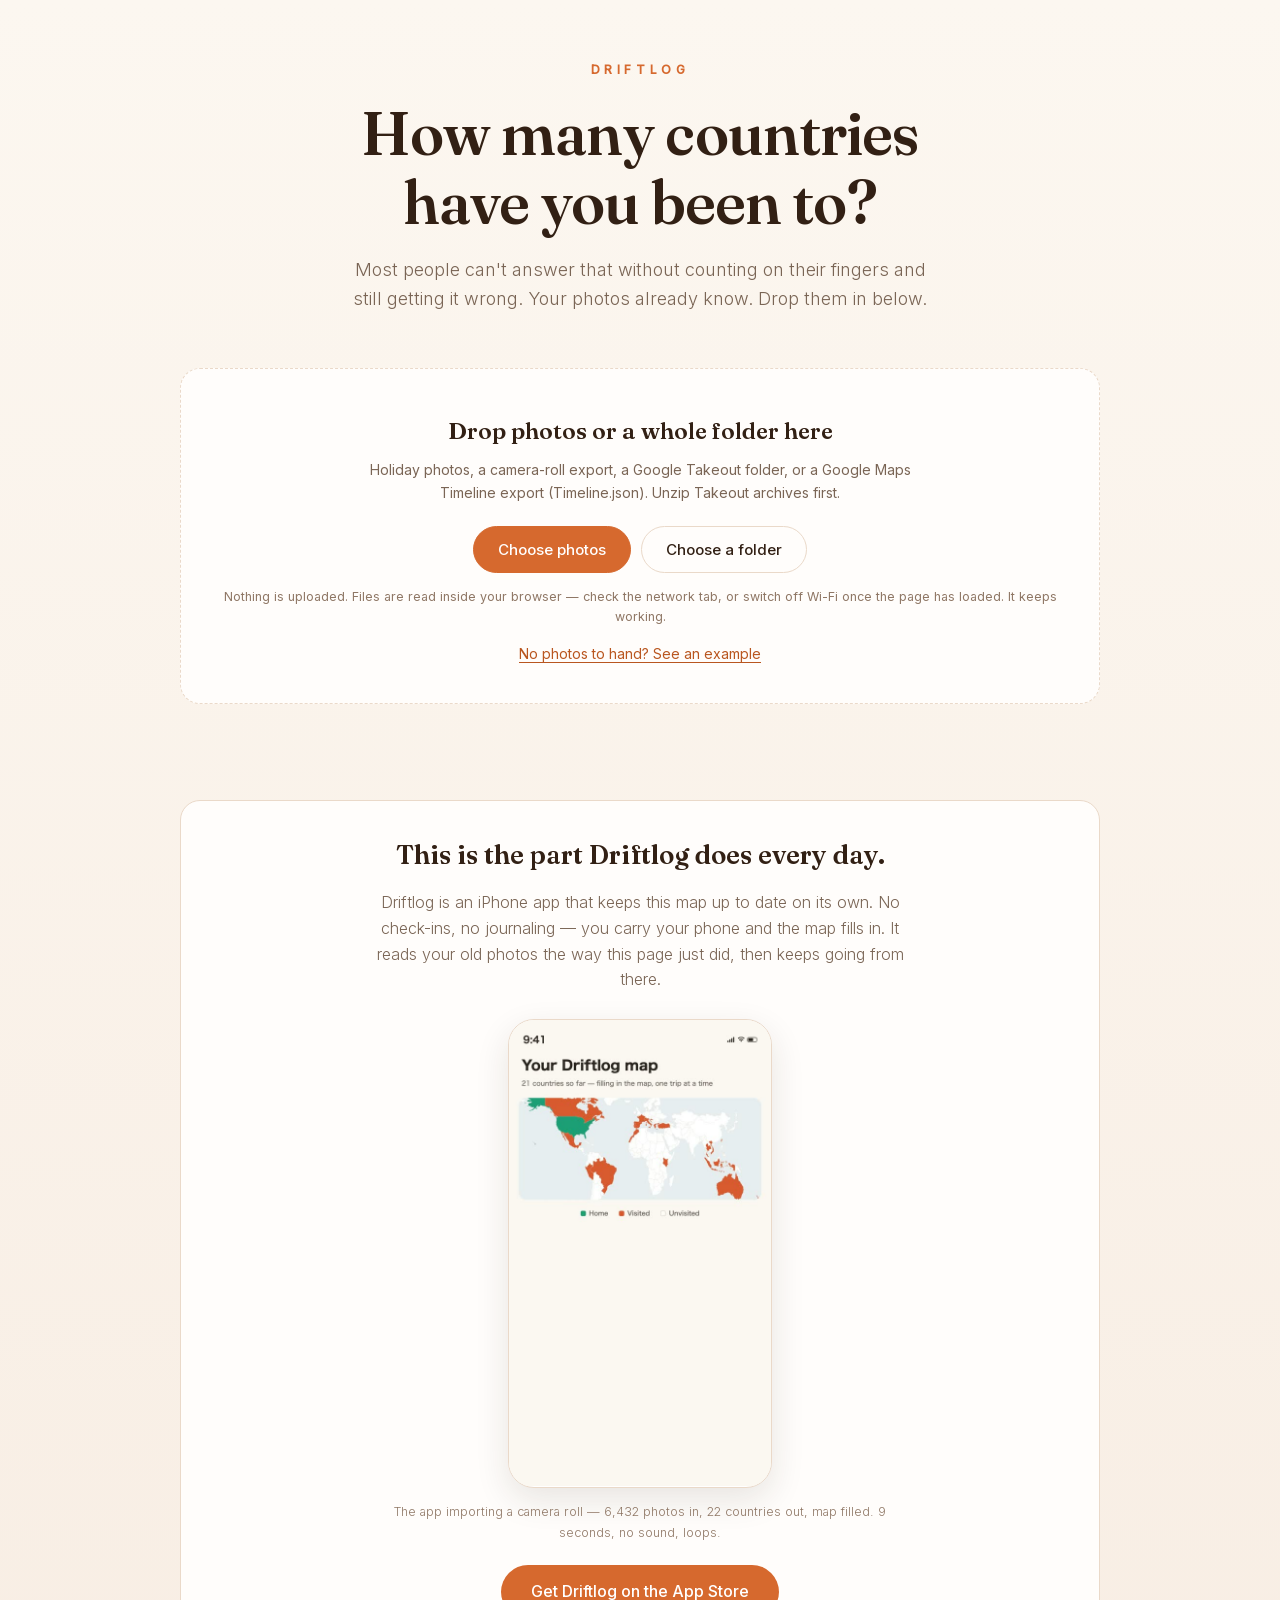
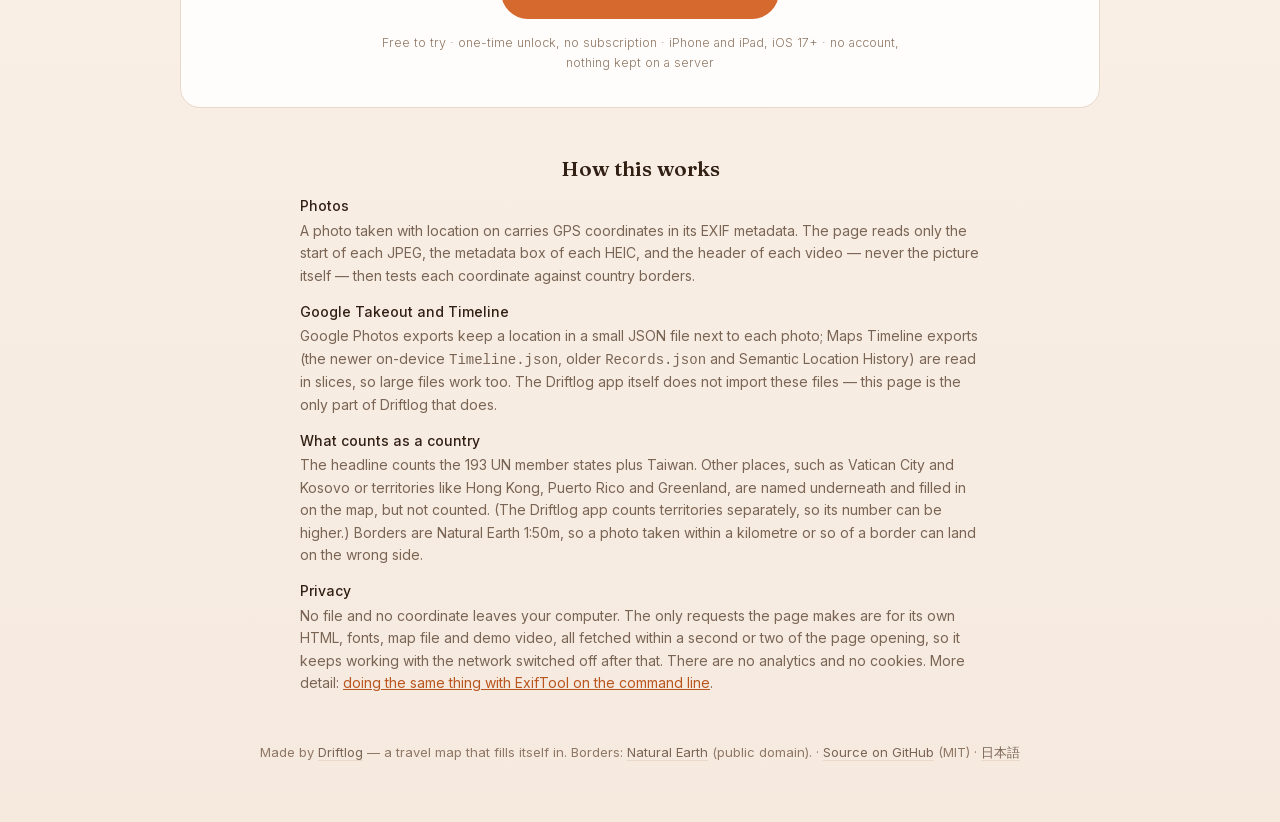
==== index.html @ 4e0e27ce "Link to the source from the page footer Co-Authored-By: Claude Opus 5.5 <noreply@anthropic.com>" ====
<!DOCTYPE html>
<html lang="en">
<head>
<meta charset="UTF-8" />
<meta name="viewport" content="width=device-width, initial-scale=1" />
<title>How many countries have you been to? — count them from your own photos</title>
<meta name="description" content="Drop in your photos, a whole folder, a Google Takeout export or a Google Maps Timeline file, and see every country you've been to on a map. It runs in your browser — nothing is uploaded." />
<link rel="canonical" href="https://driftlog-counter.pages.dev/" />
<link rel="alternate" hreflang="en" href="https://driftlog-counter.pages.dev/" />
<link rel="alternate" hreflang="ja" href="https://zubotabi-counter.pages.dev/" />
<link rel="alternate" hreflang="x-default" href="https://driftlog-counter.pages.dev/" />
<meta name="apple-itunes-app" content="app-id=6785328399, affiliate-data=pt=129098692&amp;ct=en_counter_sb" />
<meta property="og:type" content="website" />
<meta property="og:site_name" content="Driftlog" />
<meta property="og:url" content="https://driftlog-counter.pages.dev/" />
<meta property="og:title" content="How many countries have you been to?" />
<meta property="og:description" content="Drop in your photos and watch the map fill in. Nothing is uploaded — it all runs in your browser." />
<meta property="og:image" content="https://driftlog-counter.pages.dev/og.png" />
<meta property="og:image:width" content="1200" />
<meta property="og:image:height" content="630" />
<meta property="og:image:alt" content="How many countries have you been to? Drop in your photos and the map fills in." />
<meta name="twitter:card" content="summary_large_image" />
<meta name="twitter:title" content="How many countries have you been to?" />
<meta name="twitter:description" content="Drop in your photos and watch the map fill in. Nothing is uploaded — it all runs in your browser." />
<meta name="twitter:image" content="https://driftlog-counter.pages.dev/og.png" />
<script type="application/ld+json">
{"@context":"https://schema.org","@type":"WebApplication","name":"Driftlog Counter",
"url":"https://driftlog-counter.pages.dev/","applicationCategory":"TravelApplication",
"operatingSystem":"Any (runs in the browser)",
"offers":{"@type":"Offer","price":"0","priceCurrency":"USD"},
"description":"Counts how many countries you have been to from the GPS coordinates stored in your own photos, a Google Takeout export or a Google Maps Timeline export. Runs entirely in the browser: no upload, no account.",
"author":{"@type":"Person","name":"Akira Takashima"},
"publisher":{"@type":"Organization","name":"Shiori Studio"}}
</script>
<script type="application/ld+json">
{"@context":"https://schema.org","@type":"FAQPage","mainEntity":[
{"@type":"Question","name":"How can I find out how many countries I have been to?","acceptedAnswer":{"@type":"Answer","text":"Photos taken with location services switched on store GPS coordinates inside the file. This page reads those coordinates, works out which country each one falls in, and counts the distinct countries for you. A Google Maps Timeline export or a Google Takeout folder works the same way."}},
{"@type":"Question","name":"Are my photos uploaded anywhere?","acceptedAnswer":{"@type":"Answer","text":"No. Files are read inside your browser and no file and no coordinate is sent to a server. The only requests the page makes are for itself, its fonts, its map file and a short demo video of the app, which you can verify in the network tab. Once the page has loaded, it keeps working with the network switched off."}},
{"@type":"Question","name":"Which files work?","acceptedAnswer":{"@type":"Answer","text":"JPEG and HEIC photos, TIFF-based raw files such as DNG, iPhone and Android videos, the JSON files in a Google Takeout (Google Photos) export, and Google Maps Timeline exports (Timeline.json, Records.json and Semantic Location History). Photos taken with location turned off contain no coordinates and cannot be counted."}},
{"@type":"Question","name":"Can I use it on my iPhone?","acceptedAnswer":{"@type":"Answer","text":"Yes. Tap Choose photos, pick from your Photo Library and leave Location Is Included switched on, which is the default on recent iOS versions. For a whole library at once, the Driftlog app reads the location in your photo library directly. Android browsers remove the location from photos, so on Android use a Google Maps Timeline export instead."}},
{"@type":"Question","name":"Is it free?","acceptedAnswer":{"@type":"Answer","text":"Yes, the page is free and needs no account. It is made by the developer of Driftlog, an iPhone app that keeps the same map up to date on its own."}}]}
</script>
<link rel="stylesheet" href="/fonts.css" />
<style>
  *{margin:0;padding:0;box-sizing:border-box}
  :root{
    --cream:#FCF7F0; --cream2:#F6EADF; --ink:#322014; --muted:#7A6555; --muted2:#8F7765;
    --accent:#D6692E; --accent-d:#B9561F; --line:#EAD9C9; --card:#FFFDFB; --tint:#FFF6EE;
  }
  html{-webkit-text-size-adjust:100%}
  body{font-family:"Inter",-apple-system,BlinkMacSystemFont,"Segoe UI",sans-serif;background:linear-gradient(180deg,var(--cream) 0%,var(--cream2) 100%);
    color:var(--ink);min-height:100vh;line-height:1.6}
  .wrap{max-width:960px;margin:0 auto;padding:0 20px}
  header{text-align:center;padding:60px 0 22px}
  .kicker{font-size:12px;letter-spacing:.38em;font-weight:600;color:var(--accent);text-transform:uppercase}
  h1{font-family:"Fraunces",Georgia,serif;font-weight:600;font-size:clamp(34px,6vw,60px);line-height:1.14;margin-top:20px;letter-spacing:-.015em;text-wrap:balance}
  .lead{font-weight:300;color:var(--muted);margin:20px auto 0;max-width:580px;font-size:clamp(15px,2.1vw,18px)}
  .drop{margin:32px 0 0;background:var(--card);border:1.5px dashed var(--line);border-radius:20px;padding:44px 24px 36px;text-align:center;
    transition:border-color .18s,background .18s}
  .drop.over{border-color:var(--accent);background:var(--tint)}
  .drop h2{font-family:"Fraunces",Georgia,serif;font-weight:600;font-size:23px;text-wrap:balance}
  .drop .what{color:var(--muted);font-size:14px;margin:10px auto 0;max-width:560px}
  .btns{display:flex;gap:10px;justify-content:center;flex-wrap:wrap;margin-top:22px}
  .btn{font-family:inherit;font-weight:500;font-size:15px;padding:13px 24px;border-radius:999px;cursor:pointer;
    border:1px solid var(--line);background:var(--card);color:var(--ink)}
  .btn.primary{background:var(--accent);border-color:var(--accent);color:#fff}
  .btn.primary:hover{background:var(--accent-d);border-color:var(--accent-d)}
  .btn:hover{border-color:var(--accent)}
  .btn:focus-visible,.linkbtn:focus-visible,a:focus-visible{outline:2px solid var(--accent);outline-offset:3px}
  .linkbtn{font:inherit;font-size:14px;background:none;border:0;color:var(--accent-d);text-decoration:underline;text-underline-offset:3px;cursor:pointer;margin-top:16px}
  .note{font-size:12.5px;color:var(--muted2);margin-top:14px}
  .mobile-note{display:none;margin:16px auto 0;max-width:520px;font-size:13.5px;color:var(--ink);background:var(--tint);border:1px solid var(--line);border-radius:12px;padding:12px 14px;text-align:left}
  .is-mobile .mobile-note{display:block}
  .is-mobile #pickDir{display:none}
  #status{text-align:center;color:var(--muted);font-size:14px;margin-top:18px;min-height:22px}
  #status a{color:var(--accent-d)}
  .bar{height:4px;background:var(--line);border-radius:4px;overflow:hidden;max-width:420px;margin:10px auto 0;display:none}
  .bar.on{display:block}
  .bar i{display:block;height:100%;width:0;background:var(--accent);transition:width .2s}
  .result{display:none;margin-top:30px}
  .result.on{display:block}
  .example-flag{display:none;text-align:center;margin-bottom:12px;font-size:12px;letter-spacing:.2em;font-weight:600;text-transform:uppercase;color:var(--accent-d)}
  .result.example .example-flag{display:block}
  .count{text-align:center;margin-bottom:12px}
  .count .n{font-family:"Fraunces",Georgia,serif;font-weight:600;font-size:clamp(56px,13vw,110px);line-height:1;color:var(--accent);font-variant-numeric:tabular-nums}
  .count .lbl{font-size:15px;color:var(--muted);margin-top:8px}
  canvas{width:100%;height:auto;display:block;border-radius:18px;background:var(--card);border:1px solid var(--line)}
  .list{display:flex;flex-wrap:wrap;gap:8px;margin-top:22px;justify-content:center}
  .chip{background:var(--card);border:1px solid var(--line);border-radius:999px;padding:6px 14px;font-size:13.5px;font-variant-numeric:tabular-nums}
  .chip b{font-weight:500}
  .chip span{color:var(--muted)}
  .also{text-align:center;color:var(--muted);font-size:13.5px;margin-top:14px}
  .stats{text-align:center;color:var(--muted2);font-size:12.5px;margin-top:12px;font-variant-numeric:tabular-nums}
  .actions{display:flex;gap:12px;justify-content:center;margin-top:24px;flex-wrap:wrap}
  .pitch{margin:56px 0 0;background:var(--card);border:1px solid var(--line);border-radius:20px;padding:34px 28px;text-align:center}
  .pitch h3{font-family:"Fraunces",Georgia,serif;font-weight:600;font-size:26px;text-wrap:balance}
  .pitch p{color:var(--muted);font-weight:300;margin-top:14px;max-width:540px;margin-inline:auto}
  .pitch .cta{display:inline-block;margin-top:22px;background:var(--accent);color:#fff;font-weight:500;padding:14px 30px;border-radius:999px;text-decoration:none}
  .pitch .cta:hover{background:var(--accent-d)}
  .pitch .sub{font-size:12.5px;color:var(--muted2);margin-top:14px}
  .demo{margin-top:26px}
  .demo video{width:100%;max-width:264px;aspect-ratio:9/16;display:block;margin:0 auto;background:#fff;
    border:1px solid var(--line);border-radius:26px;box-shadow:0 12px 34px rgba(50,32,20,.11)}
  .demo .cap{font-size:12.5px;color:var(--muted2);margin-top:14px;line-height:1.65}
  .how{margin:44px auto 0;max-width:680px;font-size:14px;color:var(--muted)}
  .how h3{font-family:"Fraunces",Georgia,serif;font-weight:600;font-size:21px;color:var(--ink);margin-bottom:10px;text-align:center}
  .how dl{display:grid;gap:14px}
  .how dt{color:var(--ink);font-weight:500}
  .how dd{margin-top:2px}
  .how a{color:var(--accent-d)}
  footer{text-align:center;padding:48px 0 60px;color:var(--muted2);font-size:13px}
  footer a{color:var(--muted);text-decoration:none;border-bottom:1px solid var(--line)}
  @media (prefers-reduced-motion: reduce){ .bar i{transition:none} }
</style>
</head>
<body>
<div class="wrap">
  <header>
    <div class="kicker">Driftlog</div>
    <h1>How many countries<br>have you been to?</h1>
    <p class="lead">Most people can't answer that without counting on their fingers and still getting it wrong. Your photos already know. Drop them in below.</p>
  </header>

  <section class="drop" id="drop" aria-label="Add photos or location files">
    <h2>Drop photos or a whole folder here</h2>
    <p class="what">Holiday photos, a camera-roll export, a Google Takeout folder, or a Google Maps Timeline export (Timeline.json). Unzip Takeout archives first.</p>
    <div class="btns">
      <button class="btn primary" id="pickFiles" type="button">Choose photos</button>
      <button class="btn" id="pickDir" type="button">Choose a folder</button>
    </div>
    <input type="file" id="fileInput" multiple hidden accept="image/*,video/*,.heic,.heif,.dng,.tif,.tiff,.json,application/json" />
    <input type="file" id="dirInput" hidden webkitdirectory multiple />
    <p class="mobile-note" id="mobileNote">On iPhone: tap <b>Choose photos</b>, pick from your Photo Library and leave <b>“Location Is Included”</b> on (it is by default). A few hundred photos at a time works well; for your whole library, the <a href="#app">Driftlog app</a> reads it directly. Exported your Google Maps Timeline? Tap <b>Choose photos</b> → <b>Choose Files</b> and pick <code>location-history.json</code> (<a href="https://driftlog-app.pages.dev/google-maps-timeline-countries/">how to export it</a>).</p>
    <p class="note">Nothing is uploaded. Files are read inside your browser — check the network tab, or switch off Wi-Fi once the page has loaded. It keeps working.</p>
    <button class="linkbtn" id="exampleBtn" type="button">No photos to hand? See an example</button>
  </section>
  <div id="status" role="status" aria-live="polite"></div>
  <div class="bar" id="bar"><i></i></div>

  <section class="result" id="result" aria-label="Your countries">
    <div class="example-flag">Example — not your photos</div>
    <div class="count"><div class="n" id="num">0</div><div class="lbl" id="lbl">countries</div></div>
    <canvas id="map" width="1200" height="1150" role="img" aria-label="World map with the countries found in your files filled in"></canvas>
    <div class="list" id="list"></div>
    <p class="also" id="also"></p>
    <p class="stats" id="stats"></p>
    <div class="actions">
      <button class="btn primary" id="share" type="button" hidden>Share</button>
      <button class="btn" id="save" type="button">Save this image</button>
      <button class="btn" id="again" type="button">Start over</button>
    </div>
  </section>

  <section class="pitch" id="app">
    <h3>This is the part Driftlog does every day.</h3>
    <p>Driftlog is an iPhone app that keeps this map up to date on its own. No check-ins, no journaling — you carry your phone and the map fills in. It reads your old photos the way this page just did, then keeps going from there.</p>
    <div class="demo">
      <video id="demo" src="./app-demo.mp4" poster="./app-demo-poster.jpg"
             muted loop playsinline autoplay preload="metadata"
             aria-label="The Driftlog app importing a camera roll: 22 trips found, the counter reaching 22 countries, and the world map filling in."></video>
      <p class="cap">The app importing a camera roll — 6,432 photos in, 22 countries out, map filled. 9 seconds, no sound, loops.</p>
    </div>
    <a class="cta" id="appLink" href="https://apps.apple.com/app/id6785328399?ppid=5a2b9909-a132-4847-9b8b-75121e8f78e1&amp;pt=129098692&amp;ct=en_counter&amp;mt=8" rel="noopener">Get Driftlog on the App Store</a>
    <p class="sub">Free to try · one-time unlock, no subscription · iPhone and iPad, iOS 17+ · no account, nothing kept on a server</p>
  </section>

  <section class="how" aria-label="How this page works">
    <h3>How this works</h3>
    <dl>
      <div><dt>Photos</dt><dd>A photo taken with location on carries GPS coordinates in its EXIF metadata. The page reads only the start of each JPEG, the metadata box of each HEIC, and the header of each video — never the picture itself — then tests each coordinate against country borders.</dd></div>
      <div><dt>Google Takeout and Timeline</dt><dd>Google Photos exports keep a location in a small JSON file next to each photo; Maps Timeline exports (the newer on-device <code>Timeline.json</code>, older <code>Records.json</code> and Semantic Location History) are read in slices, so large files work too. The Driftlog app itself does not import these files — this page is the only part of Driftlog that does.</dd></div>
      <div><dt>What counts as a country</dt><dd>The headline counts the 193 UN member states plus Taiwan. Other places, such as Vatican City and Kosovo or territories like Hong Kong, Puerto Rico and Greenland, are named underneath and filled in on the map, but not counted. (The Driftlog app counts territories separately, so its number can be higher.) Borders are Natural Earth 1:50m, so a photo taken within a kilometre or so of a border can land on the wrong side.</dd></div>
      <div><dt>Privacy</dt><dd>No file and no coordinate leaves your computer. The only requests the page makes are for its own HTML, fonts, map file and demo video, all fetched within a second or two of the page opening, so it keeps working with the network switched off after that. There are no analytics and no cookies. More detail: <a href="https://driftlog-app.pages.dev/countries-from-your-photos/">doing the same thing with ExifTool on the command line</a>.</dd></div>
    </dl>
  </section>

  <footer>
    Made by <a href="https://driftlog-app.pages.dev" rel="noopener">Driftlog</a> — a travel map that fills itself in. Borders: <a href="https://www.naturalearthdata.com/" rel="noopener">Natural Earth</a> (public domain). · <a href="https://github.com/anegogo/driftlog-counter" rel="noopener">Source on GitHub</a> (MIT) · <a href="https://zubotabi-counter.pages.dev/" hreflang="ja" lang="ja">日本語</a>
  </footer>
</div>

<script>
'use strict';
const $ = s => document.querySelector(s);
const statusEl = $('#status'), barEl = $('#bar'), barFill = $('#bar i');
const IS_MOBILE = /iPhone|iPad|iPod|Android/i.test(navigator.userAgent) || (navigator.platform === 'MacIntel' && navigator.maxTouchPoints > 1);
const IS_IOS = /iPhone|iPad|iPod/i.test(navigator.userAgent) || (navigator.platform === 'MacIntel' && navigator.maxTouchPoints > 1);
const IS_ANDROID = /Android/i.test(navigator.userAgent);
if (IS_MOBILE) document.body.classList.add('is-mobile');
if (IS_ANDROID) document.getElementById('mobileNote').innerHTML = 'On Android, the browser removes the location from photos you pick, so photos won’t count here. Choose a <b>Google Maps Timeline export</b> (Timeline.json) instead, or open this page on a computer.';
if (!('webkitdirectory' in document.createElement('input'))) $('#pickDir').style.display = 'none';

function setStatus(t, html){ if (html) statusEl.innerHTML = t; else statusEl.textContent = t; }
function setProgress(f){ if (f == null){ barEl.classList.remove('on'); return; } barEl.classList.add('on'); barFill.style.width = Math.round(f*100) + '%'; }
const fmt = n => n.toLocaleString('en-US');
const tick = () => new Promise(r => setTimeout(r, 0));

// ---------- country borders (Natural Earth 1:50m, 1:10m for small places; delta-encoded at 1/10000 degree) ----------
let FEATS = null;
function decodeRing(arr){
  const out = new Float64Array(arr.length);
  let x = 0, y = 0;
  for (let i = 0; i < arr.length; i += 2){ x += arr[i]; y += arr[i+1]; out[i] = x / 10000; out[i+1] = y / 10000; }
  return out;
}
function ringBox(r){
  let a = Infinity, b = Infinity, c = -Infinity, d = -Infinity;
  for (let i = 0; i < r.length; i += 2){ const x = r[i], y = r[i+1]; if (x < a) a = x; if (x > c) c = x; if (y < b) b = y; if (y > d) d = y; }
  return [a, b, c, d];
}
let MAP_REQ = null;
const fetchMap = () => MAP_REQ || (MAP_REQ = fetch('./countries50.json').then(r => { if (!r.ok) throw new Error(String(r.status)); return r.json(); }).catch(e => { MAP_REQ = null; throw e; }));
const CANVAS_FONTS = ['600 132px Fraunces', '300 38px Inter', '400 24px Inter', '600 25px Inter'];
// Fetch the borders and fonts once the page is idle, so a file dropped later is read even with the network switched off.
(window.requestIdleCallback || (f => setTimeout(f, 1200)))(() => {
  fetchMap().catch(() => {});
  if (document.fonts && document.fonts.load) CANVAS_FONTS.forEach(f => document.fonts.load(f).catch(() => {}));
});
async function loadCountries(){
  if (FEATS) return;
  // The map image is drawn on a canvas, which silently falls back to Georgia (old-style digits) if Fraunces is not loaded yet.
  if (document.fonts && document.fonts.load) await Promise.all(CANVAS_FONTS.map(f => document.fonts.load(f))).catch(() => {});
  setStatus('Loading the world map…');
  const raw = await fetchMap().catch(() => { throw new Error('The map file did not load. Reload the page and try again.'); });
  FEATS = raw.map(f => {
    const polys = (f.t === 'Polygon' ? [f.c] : f.c).map(poly => poly.map(decodeRing));
    return { n: f.n, a: f.a, k: f.k, b: f.b, polys, pb: polys.map(p => ringBox(p[0])) };
  });
}
function inRing(x, y, r){
  let inside = false;
  for (let i = 0, j = r.length - 2; i < r.length; j = i, i += 2){
    const yi = r[i+1], yj = r[j+1];
    if ((yi > y) !== (yj > y)){
      const xi = r[i], xj = r[j];
      if (x < (xj - xi) * (y - yi) / (yj - yi) + xi) inside = !inside;
    }
  }
  return inside;
}
function containing(lon, lat){
  for (let fi = 0; fi < FEATS.length; fi++){          // smallest first: enclaves win
    const f = FEATS[fi], b = f.b;
    if (lon < b[0] || lon > b[2] || lat < b[1] || lat > b[3]) continue;
    for (let pi = 0; pi < f.polys.length; pi++){
      const pb = f.pb[pi];
      if (lon < pb[0] || lon > pb[2] || lat < pb[1] || lat > pb[3]) continue;
      const poly = f.polys[pi];
      if (!inRing(lon, lat, poly[0])) continue;
      let hole = false;
      for (let h = 1; h < poly.length; h++) if (inRing(lon, lat, poly[h])){ hole = true; break; }
      if (!hole) return fi * 10000 + pi;
    }
  }
  return -1;
}
// Photos taken on a beach, a pier or a ferry often fall just outside simplified coastlines.
function nearest(lon, lat, maxDeg){
  const k = Math.cos(lat * Math.PI / 180) || 1e-6;
  let best = -1, bestD = maxDeg * maxDeg;
  for (let fi = 0; fi < FEATS.length; fi++){
    const f = FEATS[fi], b = f.b;
    if (lon < b[0] - maxDeg / k || lon > b[2] + maxDeg / k || lat < b[1] - maxDeg || lat > b[3] + maxDeg) continue;
    for (let pi = 0; pi < f.polys.length; pi++){
      const r = f.polys[pi][0];
      for (let i = 0, j = r.length - 2; i < r.length; j = i, i += 2){
        const ax = (r[j] - lon) * k, ay = r[j+1] - lat, bx = (r[i] - lon) * k, by = r[i+1] - lat;
        const dx = bx - ax, dy = by - ay, L = dx * dx + dy * dy;
        let t = L ? -(ax * dx + ay * dy) / L : 0; t = t < 0 ? 0 : t > 1 ? 1 : t;
        const px = ax + t * dx, py = ay + t * dy, d = px * px + py * py;
        if (d < bestD){ bestD = d; best = fi * 10000 + pi; }
      }
    }
  }
  return best;
}
const CACHE = new Map();
// Returns featureIndex * 10000 + polygonIndex, or -1.
function countryIndex(lon, lat){
  if (!(lat >= -90 && lat <= 90 && lon >= -180 && lon <= 180) || (lat === 0 && lon === 0)) return -1;
  const key = Math.round(lat * 200) * 100000 + Math.round(lon * 200);   // ~500 m cells
  let fi = CACHE.get(key);
  if (fi === undefined){ fi = containing(lon, lat); if (fi < 0) fi = nearest(lon, lat, 0.12); CACHE.set(key, fi); }
  return fi;
}

// ---------- EXIF / TIFF ----------
const TYPE_SIZE = {1:1,2:1,3:2,4:4,5:8,7:1,9:4,10:8,12:8};
function readTiff(v, tiff){
  try {
    const bom = v.getUint16(tiff), le = bom === 0x4949;
    if (!le && bom !== 0x4D4D) return null;
    const magic = v.getUint16(tiff + 2, le);
    if (magic !== 42 && magic !== 0x4F52 && magic !== 0x5352 && magic !== 0x0055) return null;   // TIFF, Olympus ORF, Panasonic RW2
    const ifd = off => {
      const m = new Map();
      if (off + 2 > v.byteLength) return m;
      const n = v.getUint16(off, le);
      for (let i = 0; i < n; i++){ const e = off + 2 + i * 12; if (e + 12 > v.byteLength) break; m.set(v.getUint16(e, le), e); }
      return m;
    };
    const valOff = e => { const size = (TYPE_SIZE[v.getUint16(e + 2, le)] || 1) * v.getUint32(e + 4, le); return size <= 4 ? e + 8 : tiff + v.getUint32(e + 8, le); };
    const ascii = e => { const o = valOff(e), n = v.getUint32(e + 4, le); let s = ''; for (let i = 0; i < n && o + i < v.byteLength; i++){ const c = v.getUint8(o + i); if (!c) break; s += String.fromCharCode(c); } return s; };
    const rat3 = e => { const o = valOff(e); const r = k => { const a = v.getUint32(o + k * 8, le), b = v.getUint32(o + k * 8 + 4, le); return b ? a / b : 0; }; return r(0) + r(1) / 60 + r(2) / 3600; };
    const yearOf = s => { const y = parseInt(s.slice(0, 4), 10); return y > 1900 && y < 2100 ? y : null; };
    const ifd0 = ifd(tiff + v.getUint32(tiff + 4, le));
    let year = null, point = null;
    if (ifd0.has(0x8769)){
      const ex = ifd(tiff + v.getUint32(ifd0.get(0x8769) + 8, le));
      if (ex.has(0x9003)) year = yearOf(ascii(ex.get(0x9003)));
    }
    if (!year && ifd0.has(0x0132)) year = yearOf(ascii(ifd0.get(0x0132)));
    if (ifd0.has(0x8825)){
      const g = ifd(tiff + v.getUint32(ifd0.get(0x8825) + 8, le));
      if (g.has(2) && g.has(4)){
        let lat = rat3(g.get(2)), lon = rat3(g.get(4));
        if (g.has(1) && ascii(g.get(1)) === 'S') lat = -lat;
        if (g.has(3) && ascii(g.get(3)) === 'W') lon = -lon;
        if (isFinite(lat) && isFinite(lon) && !(lat === 0 && lon === 0)) point = [lon, lat];
      }
      if (!year && g.has(29)) year = yearOf(ascii(g.get(29)));
    }
    return point ? { point, year } : { point: null, year };
  } catch (e){ return null; }
}
function jpegTiffStart(v){
  if (v.byteLength < 4 || v.getUint16(0) !== 0xFFD8) return -1;
  let o = 2;
  while (o + 4 <= v.byteLength){
    if (v.getUint8(o) !== 0xFF) return -1;
    const m = v.getUint8(o + 1);
    if (m === 0xFF){ o++; continue; }
    if (m === 0xD9 || m === 0xDA) return -1;
    const len = v.getUint16(o + 2);
    if (m === 0xE1 && o + 10 <= v.byteLength && v.getUint32(o + 4) === 0x45786966 && v.getUint16(o + 8) === 0) return o + 10;
    o += 2 + len;
  }
  return -2;
}
function scanExifMarker(u8){
  for (let i = u8.indexOf(0x45); i >= 0 && i < u8.length - 6; i = u8.indexOf(0x45, i + 1)){
    if (u8[i+1] === 0x78 && u8[i+2] === 0x69 && u8[i+3] === 0x66 && u8[i+4] === 0 && u8[i+5] === 0) return i + 6;
  }
  return -1;
}
async function readJpeg(file){
  let buf = await file.slice(0, 128 * 1024).arrayBuffer();
  let v = new DataView(buf), t = jpegTiffStart(v);
  if (t === -2 && file.size > buf.byteLength){ buf = await file.slice(0, 1024 * 1024).arrayBuffer(); v = new DataView(buf); t = jpegTiffStart(v); }
  if (t < 0) t = scanExifMarker(new Uint8Array(buf));
  return t < 0 ? null : readTiff(v, t);
}
const fourcc = (v, o) => String.fromCharCode(v.getUint8(o), v.getUint8(o+1), v.getUint8(o+2), v.getUint8(o+3));
async function readHeif(file){
  try {
    const v = new DataView(await file.slice(0, 512 * 1024).arrayBuffer());
    let o = 0, meta = null;
    while (o + 8 <= v.byteLength){
      let size = v.getUint32(o), hdr = 8; const type = fourcc(v, o + 4);
      if (size === 1){ size = Number(v.getBigUint64(o + 8)); hdr = 16; } else if (size === 0) size = v.byteLength - o;
      if (type === 'meta'){ meta = [o + hdr + 4, Math.min(o + size, v.byteLength)]; break; }
      if (size < 8) break; o += size;
    }
    if (!meta) return null;
    let exifId = null, iloc = -1;
    for (let p = meta[0]; p + 8 <= meta[1];){
      const size = v.getUint32(p), type = fourcc(v, p + 4);
      if (size < 8) break;
      if (type === 'iinf'){
        const ver = v.getUint8(p + 8); let q = p + 12;
        const n = ver === 0 ? v.getUint16(q) : v.getUint32(q); q += ver === 0 ? 2 : 4;
        for (let i = 0; i < n && q + 8 <= p + size; i++){
          const bs = v.getUint32(q);
          if (fourcc(v, q + 4) === 'infe' && v.getUint8(q + 8) >= 2){
            const iv = v.getUint8(q + 8); let r = q + 12;
            const id = iv === 2 ? v.getUint16(r) : v.getUint32(r); r += (iv === 2 ? 2 : 4) + 2;
            if (fourcc(v, r) === 'Exif'){ exifId = id; break; }
          }
          if (bs < 8) break; q += bs;
        }
      }
      if (type === 'iloc') iloc = p;
      p += size;
    }
    if (exifId === null || iloc < 0) return null;
    const ver = v.getUint8(iloc + 8); let q = iloc + 12;
    const b1 = v.getUint8(q), b2 = v.getUint8(q + 1); q += 2;
    const offSize = b1 >> 4, lenSize = b1 & 15, baseSize = b2 >> 4, idxSize = (ver === 1 || ver === 2) ? (b2 & 15) : 0;
    const rd = n => { let x = 0; if (n === 2) x = v.getUint16(q); else if (n === 4) x = v.getUint32(q); else if (n === 8) x = Number(v.getBigUint64(q)); q += n; return x; };
    const count = ver < 2 ? v.getUint16(q) : v.getUint32(q); q += ver < 2 ? 2 : 4;
    let ext = null;
    for (let i = 0; i < count && !ext; i++){
      const id = ver < 2 ? v.getUint16(q) : v.getUint32(q); q += ver < 2 ? 2 : 4;
      let method = 0; if (ver === 1 || ver === 2){ method = v.getUint16(q) & 15; q += 2; }
      q += 2;
      const base = rd(baseSize), n = v.getUint16(q); q += 2;
      let first = null;
      for (let e = 0; e < n; e++){ if (idxSize) rd(idxSize); const off = rd(offSize), len = rd(lenSize); if (!first) first = { off: base + off, len }; }
      if (id === exifId && method === 0) ext = first;
    }
    if (!ext || !ext.len) return null;
    const ev = new DataView(await file.slice(ext.off, ext.off + Math.min(ext.len, 256 * 1024)).arrayBuffer());
    const t = 4 + ev.getUint32(0);
    return t + 8 <= ev.byteLength ? readTiff(ev, t) : null;
  } catch (e){ return null; }
}
async function readRawTiff(file){
  const v = new DataView(await file.slice(0, 1024 * 1024).arrayBuffer());
  return readTiff(v, 0);
}
async function readVideo(file){
  const parts = [file.slice(0, 1024 * 1024)];
  if (file.size > 1024 * 1024) parts.push(file.slice(Math.max(1024 * 1024, file.size - 1024 * 1024)));
  for (const part of parts){
    const txt = new TextDecoder('latin1').decode(await part.arrayBuffer());
    const m = txt.match(/([+-]\d{2}\.\d{3,})([+-]\d{3}\.\d{3,})/);
    if (m){
      const lat = +m[1], lon = +m[2];
      if (Math.abs(lat) <= 90 && Math.abs(lon) <= 180 && !(lat === 0 && lon === 0)) return { point: [lon, lat], year: null };
    }
  }
  return null;
}

// ---------- Google Takeout sidecars and Timeline exports ----------
function sidecarPoint(o){
  for (const k of ['geoDataExif', 'geoData']){
    const g = o && o[k];
    if (g && typeof g.latitude === 'number' && typeof g.longitude === 'number' && !(g.latitude === 0 && g.longitude === 0))
      return [g.longitude, g.latitude];
  }
  return null;
}
const LOC_RE = /"latitudeE7"\s*:\s*(-?\d+)\s*,\s*"longitudeE7"\s*:\s*(-?\d+)|(-?\d{1,2}(?:\.\d+)?)(?:°|\\u00b0),\s*(-?\d{1,3}(?:\.\d+)?)(?:°|\\u00b0)|geo:(-?\d{1,2}\.\d+),(-?\d{1,3}\.\d+)|"(?:timestamp|startTime|endTime|time|startTimestamp|endTimestamp|creationTimestamp)"\s*:\s*"(\d{4})-\d\d|"timestampMs"\s*:\s*"(\d{12,13})"/g;
async function scanLocationFile(file, onPoint, onProgress){
  const CH = 8 * 1024 * 1024, OV = 512, dec = new TextDecoder();
  let pos = 0, carry = '', year = null, n = 0;
  while (pos < file.size){
    const end = Math.min(pos + CH, file.size), last = end >= file.size;
    const text = carry + dec.decode(await file.slice(pos, end).arrayBuffer(), { stream: !last });
    const cut = last ? text.length : text.length - OV;
    LOC_RE.lastIndex = 0;
    let m, lastEnd = 0;
    while ((m = LOC_RE.exec(text)) !== null){
      if (m.index >= cut) break;
      lastEnd = LOC_RE.lastIndex;
      if (m[7]){ year = +m[7]; continue; }
      if (m[8]){ year = new Date(+m[8]).getUTCFullYear(); continue; }
      let lat, lon;
      if (m[1] !== undefined){
        // Newer Records.json puts the ISO timestamp after the coordinates in the same object.
        // (Older exports put "timestampMs" first; LOC_RE has already read that one.)
        const ahead = /"timestamp"\s*:\s*"(\d{4})-/.exec(text.slice(m.index, m.index + 400));
        if (ahead) year = +ahead[1];
        lat = +m[1]; lon = +m[2];
        if (lat > 900000000) lat -= 4294967296;
        if (lon > 1800000000) lon -= 4294967296;
        lat /= 1e7; lon /= 1e7;
      } else if (m[3] !== undefined){ lat = +m[3]; lon = +m[4]; }
      else { lat = +m[5]; lon = +m[6]; }
      onPoint([lon, lat], year); n++;
    }
    // A match that started before the cut may run past it; carrying from inside it would read its tail as a new point.
    carry = last ? '' : text.slice(Math.max(cut, lastEnd));
    pos = end;
    onProgress(pos / file.size);
    await tick();
  }
  return n;
}

// ---------- collecting files (buttons, drag and drop, whole folders) ----------
const KIND = name => {
  const ext = (name.split('.').pop() || '').toLowerCase();
  if (/^(jpe?g|jfif)$/.test(ext)) return 'jpeg';
  if (/^(heic|heif|hif|avif)$/.test(ext)) return 'heif';
  if (/^(dng|tiff?|nef|arw|cr2|orf|rw2|pef|srw)$/.test(ext)) return 'tiff';
  if (/^(mov|mp4|m4v|3gp)$/.test(ext)) return 'video';
  if (ext === 'json') return 'json';
  return null;
};
async function entriesToFiles(entries){
  const out = [];
  const walk = async entry => {
    if (!entry || entry.name.startsWith('.')) return;
    if (entry.isFile){ out.push(await new Promise((res, rej) => entry.file(res, rej)).catch(() => null)); return; }
    if (entry.isDirectory){
      const reader = entry.createReader();
      for (;;){
        const batch = await new Promise((res, rej) => reader.readEntries(res, rej)).catch(() => []);
        if (!batch.length) break;
        for (const e of batch) await walk(e);
        if (out.length % 500 === 0) setStatus(`Looking through folders… ${fmt(out.length)} files so far`);
      }
    }
  };
  for (const e of entries) await walk(e);
  return out.filter(Boolean);
}

// ---------- the run ----------
let lastRun = null, busy = false;
async function handle(files){
  if (busy) return;
  busy = true;
  try {
    await loadCountries();
    const all = [...files].filter(f => f && !f.name.startsWith('._') && !f.name.startsWith('.'));
    const media = all.filter(f => KIND(f.name) && KIND(f.name) !== 'json');
    const jsons = all.filter(f => KIND(f.name) === 'json');
    if (!media.length && !jsons.length){
      setStatus(all.length ? `None of those ${fmt(all.length)} files are photos, videos or location exports I can read.` : 'Nothing to read in that selection.');
      return;
    }
    const agg = new Map();
    const add = (code, year, kind) => {
      const fi = Math.floor(code / 10000);
      let a = agg.get(fi);
      if (!a){ a = { photos: 0, points: 0, y0: null, y1: null, hit: new Set() }; agg.set(fi, a); }
      a.hit.add(code % 10000);
      a[kind]++;
      if (year){ if (a.y0 === null || year < a.y0) a.y0 = year; if (a.y1 === null || year > a.y1) a.y1 = year; }
    };
    const stats = { media: media.length, withLoc: 0, sidecars: 0, points: 0, unmatched: 0, timelineFiles: 0 };
    // File name -> countries it was already counted in. A Takeout sidecar is skipped only when its own photo
    // (or another file with the same name) already put that country on the map.
    const located = new Map();
    const mark = (name, fi) => { let set = located.get(name); if (!set) located.set(name, set = new Set()); set.add(fi); };
    let done = 0;
    const total = media.length + jsons.length;
    const worker = async queue => {
      while (queue.length){
        const f = queue.shift();
        let r = null;
        const kind = KIND(f.name);
        try {
          if (kind === 'jpeg') r = await readJpeg(f);
          else if (kind === 'heif') r = await readHeif(f);
          else if (kind === 'tiff') r = await readRawTiff(f);
          else if (kind === 'video') r = await readVideo(f);
        } catch (e){ r = null; }
        if (r && r.point){
          stats.withLoc++;
          const code = countryIndex(r.point[0], r.point[1]);
          mark(f.name.toLowerCase(), code >= 0 ? Math.floor(code / 10000) : -1);
          if (code >= 0) add(code, r.year, 'photos'); else stats.unmatched++;
        }
        done++;
        if (done % 20 === 0){ setStatus(`Reading ${fmt(done)} of ${fmt(total)} files · ${fmt(stats.withLoc)} with a location`); setProgress(done / total); await tick(); }
      }
    };
    const queue = media.slice();
    await Promise.all([worker(queue), worker(queue), worker(queue), worker(queue)]);

    for (const f of jsons){
      if (f.size < 256 * 1024){
        let o = null;
        try { o = JSON.parse(await f.text()); } catch (e){ o = null; }
        if (o && (o.geoData || o.geoDataExif) && typeof o.title === 'string'){
          const p = sidecarPoint(o);
          const code = p ? countryIndex(p[0], p[1]) : -1, fi = code >= 0 ? Math.floor(code / 10000) : -1;
          const seen = located.get(o.title.toLowerCase());
          if (p && !(seen && seen.has(fi))){
            stats.sidecars++;
            mark(o.title.toLowerCase(), fi);
            const ts = o.photoTakenTime && +o.photoTakenTime.timestamp;
            if (code >= 0) add(code, ts ? new Date(ts * 1000).getUTCFullYear() : null, 'photos'); else stats.unmatched++;
          }
          done++;
          continue;
        }
      }
      const before = stats.points;
      await scanLocationFile(f, (p, year) => {
        stats.points++;
        const code = countryIndex(p[0], p[1]);
        if (code >= 0) add(code, year, 'points'); else stats.unmatched++;
      }, frac => { setStatus(`Reading ${f.name} · ${Math.round(frac * 100)}% · ${fmt(stats.points)} location points`); setProgress(frac); });
      if (stats.points > before) stats.timelineFiles++;
      done++;
    }
    setProgress(null);
    lastRun = { agg, stats, example: false };
    render(lastRun);
  } catch (e){
    setProgress(null);
    setStatus(e && e.message ? e.message : 'Something went wrong while reading those files.');
  } finally { busy = false; }
}

function render(run){
  const { agg, stats, example } = run;
  const rows = [...agg.entries()].map(([fi, a]) => ({ f: FEATS[fi], ...a }));
  const counted = rows.filter(r => r.f.k).sort((x, y) => (x.y0 ?? 9999) - (y.y0 ?? 9999) || x.f.n.localeCompare(y.f.n));
  const others = rows.filter(r => !r.f.k).sort((x, y) => x.f.n.localeCompare(y.f.n));
  if (!counted.length && !others.length){
    const any = stats.withLoc + stats.sidecars + stats.points;
    if (any) setStatus(`Read ${fmt(any)} locations, but none landed in a country I could match. Try a different batch.`);
    else if (IS_IOS) setStatus(`None of those ${fmt(stats.media)} photos had a location in them. In the photo picker, check that “Location Is Included” is on (tap it to switch), and that the camera had location turned on — or <a href="#app">let the Driftlog app read your library</a>.`, true);
    else if (IS_ANDROID) setStatus(`None of those ${fmt(stats.media)} files had a location in them. Android removes it from photos picked in a browser — use a Google Maps Timeline export here, or try on a computer.`);
    else setStatus(`None of those ${fmt(stats.media)} files had a location saved in them. Photos taken with location turned off for the camera carry no coordinates.`);
    return;
  }
  const uniq = new Set(counted.map(r => r.f.a || r.f.n));
  const n = uniq.size;
  $('#num').textContent = n;
  $('#lbl').textContent = (n === 1 ? 'country' : 'countries') + (example ? ' in this example' : ', found in your files');
  const years = r => r.y0 ? (r.y0 === r.y1 ? `${r.y0}` : `${r.y0}–${r.y1}`) : '';
  const qty = r => r.photos ? `${fmt(r.photos)} photo${r.photos === 1 ? '' : 's'}` : `${fmt(r.points)} point${r.points === 1 ? '' : 's'}`;
  const esc = s => s.replace(/[&<>"]/g, c => ({ '&': '&amp;', '<': '&lt;', '>': '&gt;', '"': '&quot;' }[c]));
  const merged = new Map();
  for (const r of counted){ const key = r.f.a || r.f.n; if (!merged.has(key)) merged.set(key, r); else { const m = merged.get(key); m.photos += r.photos; m.points += r.points; m.y0 = Math.min(m.y0 ?? r.y0, r.y0 ?? m.y0); m.y1 = Math.max(m.y1 ?? r.y1, r.y1 ?? m.y1); } }
  $('#list').innerHTML = [...merged.values()].map(r => `<span class="chip"><b>${esc(r.f.n)}</b> <span>· ${[years(r), qty(r)].filter(Boolean).join(' · ')}</span></span>`).join('');
  $('#also').textContent = others.length ? `Also found: ${others.map(r => r.f.n).join(', ')} — listed but not counted, since the count follows the 193 UN member states plus Taiwan.` : '';
  const bits = [];
  if (stats.media) bits.push(`${fmt(stats.media)} photos and videos read, ${fmt(stats.withLoc)} with a location`);
  if (stats.sidecars) bits.push(`${fmt(stats.sidecars)} Google Photos location${stats.sidecars === 1 ? '' : 's'}`);
  if (stats.points) bits.push(`${fmt(stats.points)} Timeline point${stats.points === 1 ? '' : 's'}`);
  if (stats.unmatched) bits.push(`${fmt(stats.unmatched)} too far from land to place`);
  $('#stats').textContent = example ? 'Example data: a made-up set of trips, not anyone\'s real photos.' : bits.join(' · ');
  const fromPhotos = stats.withLoc + stats.sidecars > 0, fromTimeline = stats.points > 0;
  const src = example ? 'example' : fromPhotos && fromTimeline ? 'both' : fromTimeline ? 'timeline' : 'photos';
  drawMap(new Map([...agg.entries()].map(([fi, a]) => [fi, a.hit || new Set()])), n, example, src);
  prepareShare(n, src);
  const res = $('#result');
  res.classList.toggle('example', !!example);
  res.classList.add('on');
  setStatus(example ? 'This is an example. Drop your own photos above to see yours.' : 'Done. Nothing left your browser.');
  res.scrollIntoView({ behavior: matchMedia('(prefers-reduced-motion: reduce)').matches ? 'auto' : 'smooth', block: 'start' });
}

// ---------- map drawing ----------
const W = 1200, H = 1150, MAP_TOP = 330, MAP_H = 620;
const project = (lon, lat) => [(lon + 180) / 360 * W, MAP_TOP + (85 - lat) / 145 * MAP_H];
function drawMap(visited, n, example, src){
  const cv = $('#map'), c = cv.getContext('2d');
  c.fillStyle = '#FCF7F0'; c.fillRect(0, 0, W, H);
  c.fillStyle = '#FDF6EE'; c.fillRect(0, MAP_TOP - 40, W, MAP_H + 80);
  const dots = [];
  const center = pb => [(pb[0] + pb[2]) / 2, (pb[1] + pb[3]) / 2];
  const km = (p, q) => { const R = 6371, t = Math.PI / 180, dLat = (q[1] - p[1]) * t, dLon = (q[0] - p[0]) * t;
    const h = Math.sin(dLat / 2) ** 2 + Math.cos(p[1] * t) * Math.cos(q[1] * t) * Math.sin(dLon / 2) ** 2; return 2 * R * Math.asin(Math.sqrt(h)); };
  const paint = (f, fi) => {
    // France's outline includes French Guiana, Réunion and the Antilles: a trip to Paris should not paint South America.
    const hits = visited.get(fi);
    if (!hits) return () => false;
    if (f.a !== 'FR') return () => true;
    const hc = [...hits].map(pi => center(f.pb[pi]));
    return pi => hits.has(pi) || hc.some(h => km(h, center(f.pb[pi])) < 1500);
  };
  const drawFeat = (f, fi, onFn, wantOn) => {
    c.beginPath();
    f.polys.forEach((poly, pi) => {
      if (onFn(pi) !== wantOn) return;
      for (const r of poly){
        for (let i = 0; i < r.length; i += 2){
          const [x, y] = project(r[i], Math.max(r[i+1], -60));
          (i === 0 || Math.abs(r[i] - r[i-2]) > 180) ? c.moveTo(x, y) : c.lineTo(x, y);
        }
        c.closePath();
      }
    });
    c.fillStyle = wantOn ? '#D6692E' : '#E8DACA';
    c.fill('evenodd');
    c.strokeStyle = wantOn ? '#C25A22' : '#DFCDB9';
    c.lineWidth = wantOn ? 1.2 : 0.6;
    c.stroke();
  };
  FEATS.forEach((f, fi) => {
    if (f.b[3] < -60) return;
    const onFn = paint(f, fi);
    drawFeat(f, fi, onFn, false);
    if (visited.has(fi)){
      drawFeat(f, fi, onFn, true);
      const [x0, y0] = project(f.b[0], f.b[3]), [x1, y1] = project(f.b[2], f.b[1]);
      if ((x1 - x0) < 7 && (y1 - y0) < 7) dots.push([(x0 + x1) / 2, (y0 + y1) / 2]);
    }
  });
  for (const [x, y] of dots){
    c.beginPath(); c.arc(x, y, 7, 0, Math.PI * 2);
    c.fillStyle = 'rgba(214,105,46,.25)'; c.fill();
    c.beginPath(); c.arc(x, y, 3.2, 0, Math.PI * 2);
    c.fillStyle = '#D6692E'; c.fill();
  }
  c.textAlign = 'center';
  c.fillStyle = '#D6692E'; c.font = '600 25px Inter, sans-serif';
  if ('letterSpacing' in c) c.letterSpacing = '6px';
  c.fillText(example ? 'EXAMPLE · HAS BEEN TO' : 'I HAVE BEEN TO', W / 2, 116);
  if ('letterSpacing' in c) c.letterSpacing = '0px';
  c.fillStyle = '#322014'; c.font = '600 132px Fraunces, Georgia, serif';
  c.fillText(String(n), W / 2, 236);
  c.fillStyle = '#7A6555'; c.font = '300 38px Inter, sans-serif';
  c.fillText(n === 1 ? 'country' : 'countries', W / 2, 286);
  c.fillStyle = '#7A6555'; c.font = '300 27px Inter, sans-serif';
  c.fillText({ example: 'example data, not real photos', timeline: 'counted from my own location history, in my own browser', both: 'counted from my own photos and location history, in my own browser' }[src] || 'counted from my own photos, in my own browser', W / 2, MAP_TOP + MAP_H + 88);
  c.fillStyle = '#8F7765'; c.font = '400 24px Inter, sans-serif';
  c.fillText('driftlog-counter.pages.dev', W / 2, MAP_TOP + MAP_H + 140);
}

// ---------- sharing ----------
// The image is made ahead of time: iOS only opens the share sheet if share() runs straight from the tap.
const PAGE_URL = 'https://driftlog-counter.pages.dev/';
let share = null;
const CAN_SHARE = !!navigator.share;
function prepareShare(n, src){
  const from = { timeline: 'Google Maps Timeline', both: 'photos and Google Maps Timeline' }[src] || 'photos';
  const text = src === 'example' || n === 0
    ? 'A free page that counts the countries you have been to from your own photos. Nothing gets uploaded.'
    : `I have been to ${n} ${n === 1 ? 'country' : 'countries'}, counted from my own ${from}. Nothing gets uploaded.`;
  share = { text, file: null };
  const btn = $('#share');
  btn.hidden = false;
  btn.textContent = CAN_SHARE ? 'Share' : 'Copy link';
  $('#map').toBlob(b => { if (b && share && share.text === text) share.file = new File([b], src === 'example' ? 'countries-example.png' : 'my-countries.png', { type: 'image/png' }); }, 'image/png');
}
// The status line is scrolled out of view by the time the button is pressed, so the button itself says what happened.
async function copyLink(text){
  const btn = $('#share'), label = btn.textContent;
  try {
    await navigator.clipboard.writeText(`${text} ${PAGE_URL}`);
    setStatus('Copied a line and the link. Paste it anywhere.');
    btn.textContent = 'Copied';
    setTimeout(() => { if (btn.textContent === 'Copied') btn.textContent = label; }, 2000);
  } catch (e){
    setStatus(`Link to this page: ${PAGE_URL}`);
    window.prompt('Copy this link:', PAGE_URL);
  }
}
$('#share').addEventListener('click', async () => {
  if (!share) return;
  const { text, file } = share;
  if (!CAN_SHARE) return copyLink(text);
  try {
    if (file && navigator.canShare && navigator.canShare({ files: [file] })) await navigator.share({ files: [file], text: `${text} ${PAGE_URL}` });
    else await navigator.share({ text, url: PAGE_URL });
  } catch (e){
    if (e && e.name === 'AbortError') return;
    copyLink(text);
  }
});

// ---------- example ----------
const EXAMPLE = [
  [-9.14, 38.72, 2014], [-8.61, 41.15, 2014], [-3.70, 40.42, 2015], [2.35, 48.86, 2015], [12.50, 41.90, 2016], [12.453, 41.903, 2016],
  [7.42, 43.74, 2016], [139.77, 35.68, 2017], [135.77, 35.01, 2019], [103.85, 1.29, 2018], [114.17, 22.30, 2018], [100.50, 13.75, 2018],
  [126.98, 37.57, 2023], [-123.12, 49.28, 2021], [-73.99, 40.73, 2022], [-117.16, 32.72, 2026], [-99.13, 19.43, 2024],
  [-21.94, 64.15, 2025], [-7.99, 31.63, 2025]
];
async function showExample(){
  if (busy) return;
  try {
    await loadCountries();
    const agg = new Map();
    for (const [lon, lat, y] of EXAMPLE){
      const code = countryIndex(lon, lat);
      if (code < 0) continue;
      const fi = Math.floor(code / 10000);
      const a = agg.get(fi) || { photos: 0, points: 0, y0: null, y1: null, hit: new Set() };
      a.hit.add(code % 10000);
      a.photos += 3 + (Math.abs(lon * 7) | 0) % 40; a.y0 = a.y0 ? Math.min(a.y0, y) : y; a.y1 = a.y1 ? Math.max(a.y1, y) : y;
      agg.set(fi, a);
    }
    lastRun = { agg, stats: {}, example: true };
    render(lastRun);
  } catch (e){ setStatus(e.message || 'The example did not load.'); }
}

// ---------- wiring ----------
const drop = $('#drop');
$('#pickFiles').addEventListener('click', () => $('#fileInput').click());
$('#pickDir').addEventListener('click', () => $('#dirInput').click());
$('#fileInput').addEventListener('change', e => handle(e.target.files));
$('#dirInput').addEventListener('change', e => handle(e.target.files));
$('#exampleBtn').addEventListener('click', showExample);
['dragenter', 'dragover'].forEach(ev => drop.addEventListener(ev, e => { e.preventDefault(); drop.classList.add('over'); }));
drop.addEventListener('dragleave', e => { if (!drop.contains(e.relatedTarget)) drop.classList.remove('over'); });
drop.addEventListener('drop', async e => {
  e.preventDefault(); drop.classList.remove('over');
  const items = e.dataTransfer.items;
  const entries = items ? [...items].map(it => it.webkitGetAsEntry && it.webkitGetAsEntry()).filter(Boolean) : [];
  if (entries.some(en => en.isDirectory)){ setStatus('Looking through folders…'); handle(await entriesToFiles(entries)); }
  else handle(e.dataTransfer.files);
});
document.addEventListener('dragover', e => e.preventDefault());
document.addEventListener('drop', e => { if (!drop.contains(e.target)) e.preventDefault(); });
$('#save').addEventListener('click', () => {
  const a = document.createElement('a');
  a.download = lastRun && lastRun.example ? 'countries-example.png' : 'my-countries.png';
  a.href = $('#map').toDataURL('image/png');
  a.click();
});
$('#again').addEventListener('click', () => {
  $('#result').classList.remove('on', 'example'); setStatus(''); setProgress(null); share = null; $('#share').hidden = true;
  $('#fileInput').value = ''; $('#dirInput').value = '';
  drop.scrollIntoView({ block: 'center' });
});
(() => {
  const v = $('#demo');
  if (v && window.matchMedia && matchMedia('(prefers-reduced-motion: reduce)').matches){ v.removeAttribute('autoplay'); v.loop = false; v.controls = true; v.pause(); }
})();
</script>
</body>
</html>
---- fonts.css ----
/* vietnamese */
@font-face {
  font-family: 'Fraunces';
  font-style: normal;
  font-weight: 500;
  font-display: swap;
  src: url(/fonts/fraunces-6NU78FyLNQOQZAnv9bYEvDiIdE9Ea92uemAk_WBq8U_9v0c2Wa0KxCBTeP2Xz5fU8w.woff2) format('woff2');
  unicode-range: U+0102-0103, U+0110-0111, U+0128-0129, U+0168-0169, U+01A0-01A1, U+01AF-01B0, U+0300-0301, U+0303-0304, U+0308-0309, U+0323, U+0329, U+1EA0-1EF9, U+20AB;
}
/* latin-ext */
@font-face {
  font-family: 'Fraunces';
  font-style: normal;
  font-weight: 500;
  font-display: swap;
  src: url(/fonts/fraunces-6NU78FyLNQOQZAnv9bYEvDiIdE9Ea92uemAk_WBq8U_9v0c2Wa0KxCFTeP2Xz5fU8w.woff2) format('woff2');
  unicode-range: U+0100-02BA, U+02BD-02C5, U+02C7-02CC, U+02CE-02D7, U+02DD-02FF, U+0304, U+0308, U+0329, U+1D00-1DBF, U+1E00-1E9F, U+1EF2-1EFF, U+2020, U+20A0-20AB, U+20AD-20C0, U+2113, U+2C60-2C7F, U+A720-A7FF;
}
/* latin */
@font-face {
  font-family: 'Fraunces';
  font-style: normal;
  font-weight: 500;
  font-display: swap;
  src: url(/fonts/fraunces-6NU78FyLNQOQZAnv9bYEvDiIdE9Ea92uemAk_WBq8U_9v0c2Wa0KxC9TeP2Xz5c.woff2) format('woff2');
  unicode-range: U+0000-00FF, U+0131, U+0152-0153, U+02BB-02BC, U+02C6, U+02DA, U+02DC, U+0304, U+0308, U+0329, U+2000-206F, U+20AC, U+2122, U+2191, U+2193, U+2212, U+2215, U+FEFF, U+FFFD;
}
/* vietnamese */
@font-face {
  font-family: 'Fraunces';
  font-style: normal;
  font-weight: 600;
  font-display: swap;
  src: url(/fonts/fraunces-6NU78FyLNQOQZAnv9bYEvDiIdE9Ea92uemAk_WBq8U_9v0c2Wa0KxCBTeP2Xz5fU8w.woff2) format('woff2');
  unicode-range: U+0102-0103, U+0110-0111, U+0128-0129, U+0168-0169, U+01A0-01A1, U+01AF-01B0, U+0300-0301, U+0303-0304, U+0308-0309, U+0323, U+0329, U+1EA0-1EF9, U+20AB;
}
/* latin-ext */
@font-face {
  font-family: 'Fraunces';
  font-style: normal;
  font-weight: 600;
  font-display: swap;
  src: url(/fonts/fraunces-6NU78FyLNQOQZAnv9bYEvDiIdE9Ea92uemAk_WBq8U_9v0c2Wa0KxCFTeP2Xz5fU8w.woff2) format('woff2');
  unicode-range: U+0100-02BA, U+02BD-02C5, U+02C7-02CC, U+02CE-02D7, U+02DD-02FF, U+0304, U+0308, U+0329, U+1D00-1DBF, U+1E00-1E9F, U+1EF2-1EFF, U+2020, U+20A0-20AB, U+20AD-20C0, U+2113, U+2C60-2C7F, U+A720-A7FF;
}
/* latin */
@font-face {
  font-family: 'Fraunces';
  font-style: normal;
  font-weight: 600;
  font-display: swap;
  src: url(/fonts/fraunces-6NU78FyLNQOQZAnv9bYEvDiIdE9Ea92uemAk_WBq8U_9v0c2Wa0KxC9TeP2Xz5c.woff2) format('woff2');
  unicode-range: U+0000-00FF, U+0131, U+0152-0153, U+02BB-02BC, U+02C6, U+02DA, U+02DC, U+0304, U+0308, U+0329, U+2000-206F, U+20AC, U+2122, U+2191, U+2193, U+2212, U+2215, U+FEFF, U+FFFD;
}
/* vietnamese */
@font-face {
  font-family: 'Fraunces';
  font-style: normal;
  font-weight: 700;
  font-display: swap;
  src: url(/fonts/fraunces-6NU78FyLNQOQZAnv9bYEvDiIdE9Ea92uemAk_WBq8U_9v0c2Wa0KxCBTeP2Xz5fU8w.woff2) format('woff2');
  unicode-range: U+0102-0103, U+0110-0111, U+0128-0129, U+0168-0169, U+01A0-01A1, U+01AF-01B0, U+0300-0301, U+0303-0304, U+0308-0309, U+0323, U+0329, U+1EA0-1EF9, U+20AB;
}
/* latin-ext */
@font-face {
  font-family: 'Fraunces';
  font-style: normal;
  font-weight: 700;
  font-display: swap;
  src: url(/fonts/fraunces-6NU78FyLNQOQZAnv9bYEvDiIdE9Ea92uemAk_WBq8U_9v0c2Wa0KxCFTeP2Xz5fU8w.woff2) format('woff2');
  unicode-range: U+0100-02BA, U+02BD-02C5, U+02C7-02CC, U+02CE-02D7, U+02DD-02FF, U+0304, U+0308, U+0329, U+1D00-1DBF, U+1E00-1E9F, U+1EF2-1EFF, U+2020, U+20A0-20AB, U+20AD-20C0, U+2113, U+2C60-2C7F, U+A720-A7FF;
}
/* latin */
@font-face {
  font-family: 'Fraunces';
  font-style: normal;
  font-weight: 700;
  font-display: swap;
  src: url(/fonts/fraunces-6NU78FyLNQOQZAnv9bYEvDiIdE9Ea92uemAk_WBq8U_9v0c2Wa0KxC9TeP2Xz5c.woff2) format('woff2');
  unicode-range: U+0000-00FF, U+0131, U+0152-0153, U+02BB-02BC, U+02C6, U+02DA, U+02DC, U+0304, U+0308, U+0329, U+2000-206F, U+20AC, U+2122, U+2191, U+2193, U+2212, U+2215, U+FEFF, U+FFFD;
}
/* cyrillic-ext */
@font-face {
  font-family: 'Inter';
  font-style: normal;
  font-weight: 300;
  font-display: swap;
  src: url(/fonts/inter-UcC73FwrK3iLTeHuS_nVMrMxCp50SjIa2JL7W0Q5n-wU.woff2) format('woff2');
  unicode-range: U+0460-052F, U+1C80-1C8A, U+20B4, U+2DE0-2DFF, U+A640-A69F, U+FE2E-FE2F;
}
/* cyrillic */
@font-face {
  font-family: 'Inter';
  font-style: normal;
  font-weight: 300;
  font-display: swap;
  src: url(/fonts/inter-UcC73FwrK3iLTeHuS_nVMrMxCp50SjIa0ZL7W0Q5n-wU.woff2) format('woff2');
  unicode-range: U+0301, U+0400-045F, U+0490-0491, U+04B0-04B1, U+2116;
}
/* greek-ext */
@font-face {
  font-family: 'Inter';
  font-style: normal;
  font-weight: 300;
  font-display: swap;
  src: url(/fonts/inter-UcC73FwrK3iLTeHuS_nVMrMxCp50SjIa2ZL7W0Q5n-wU.woff2) format('woff2');
  unicode-range: U+1F00-1FFF;
}
/* greek */
@font-face {
  font-family: 'Inter';
  font-style: normal;
  font-weight: 300;
  font-display: swap;
  src: url(/fonts/inter-UcC73FwrK3iLTeHuS_nVMrMxCp50SjIa1pL7W0Q5n-wU.woff2) format('woff2');
  unicode-range: U+0370-0377, U+037A-037F, U+0384-038A, U+038C, U+038E-03A1, U+03A3-03FF;
}
/* vietnamese */
@font-face {
  font-family: 'Inter';
  font-style: normal;
  font-weight: 300;
  font-display: swap;
  src: url(/fonts/inter-UcC73FwrK3iLTeHuS_nVMrMxCp50SjIa2pL7W0Q5n-wU.woff2) format('woff2');
  unicode-range: U+0102-0103, U+0110-0111, U+0128-0129, U+0168-0169, U+01A0-01A1, U+01AF-01B0, U+0300-0301, U+0303-0304, U+0308-0309, U+0323, U+0329, U+1EA0-1EF9, U+20AB;
}
/* latin-ext */
@font-face {
  font-family: 'Inter';
  font-style: normal;
  font-weight: 300;
  font-display: swap;
  src: url(/fonts/inter-UcC73FwrK3iLTeHuS_nVMrMxCp50SjIa25L7W0Q5n-wU.woff2) format('woff2');
  unicode-range: U+0100-02BA, U+02BD-02C5, U+02C7-02CC, U+02CE-02D7, U+02DD-02FF, U+0304, U+0308, U+0329, U+1D00-1DBF, U+1E00-1E9F, U+1EF2-1EFF, U+2020, U+20A0-20AB, U+20AD-20C0, U+2113, U+2C60-2C7F, U+A720-A7FF;
}
/* latin */
@font-face {
  font-family: 'Inter';
  font-style: normal;
  font-weight: 300;
  font-display: swap;
  src: url(/fonts/inter-UcC73FwrK3iLTeHuS_nVMrMxCp50SjIa1ZL7W0Q5nw.woff2) format('woff2');
  unicode-range: U+0000-00FF, U+0131, U+0152-0153, U+02BB-02BC, U+02C6, U+02DA, U+02DC, U+0304, U+0308, U+0329, U+2000-206F, U+20AC, U+2122, U+2191, U+2193, U+2212, U+2215, U+FEFF, U+FFFD;
}
/* cyrillic-ext */
@font-face {
  font-family: 'Inter';
  font-style: normal;
  font-weight: 400;
  font-display: swap;
  src: url(/fonts/inter-UcC73FwrK3iLTeHuS_nVMrMxCp50SjIa2JL7W0Q5n-wU.woff2) format('woff2');
  unicode-range: U+0460-052F, U+1C80-1C8A, U+20B4, U+2DE0-2DFF, U+A640-A69F, U+FE2E-FE2F;
}
/* cyrillic */
@font-face {
  font-family: 'Inter';
  font-style: normal;
  font-weight: 400;
  font-display: swap;
  src: url(/fonts/inter-UcC73FwrK3iLTeHuS_nVMrMxCp50SjIa0ZL7W0Q5n-wU.woff2) format('woff2');
  unicode-range: U+0301, U+0400-045F, U+0490-0491, U+04B0-04B1, U+2116;
}
/* greek-ext */
@font-face {
  font-family: 'Inter';
  font-style: normal;
  font-weight: 400;
  font-display: swap;
  src: url(/fonts/inter-UcC73FwrK3iLTeHuS_nVMrMxCp50SjIa2ZL7W0Q5n-wU.woff2) format('woff2');
  unicode-range: U+1F00-1FFF;
}
/* greek */
@font-face {
  font-family: 'Inter';
  font-style: normal;
  font-weight: 400;
  font-display: swap;
  src: url(/fonts/inter-UcC73FwrK3iLTeHuS_nVMrMxCp50SjIa1pL7W0Q5n-wU.woff2) format('woff2');
  unicode-range: U+0370-0377, U+037A-037F, U+0384-038A, U+038C, U+038E-03A1, U+03A3-03FF;
}
/* vietnamese */
@font-face {
  font-family: 'Inter';
  font-style: normal;
  font-weight: 400;
  font-display: swap;
  src: url(/fonts/inter-UcC73FwrK3iLTeHuS_nVMrMxCp50SjIa2pL7W0Q5n-wU.woff2) format('woff2');
  unicode-range: U+0102-0103, U+0110-0111, U+0128-0129, U+0168-0169, U+01A0-01A1, U+01AF-01B0, U+0300-0301, U+0303-0304, U+0308-0309, U+0323, U+0329, U+1EA0-1EF9, U+20AB;
}
/* latin-ext */
@font-face {
  font-family: 'Inter';
  font-style: normal;
  font-weight: 400;
  font-display: swap;
  src: url(/fonts/inter-UcC73FwrK3iLTeHuS_nVMrMxCp50SjIa25L7W0Q5n-wU.woff2) format('woff2');
  unicode-range: U+0100-02BA, U+02BD-02C5, U+02C7-02CC, U+02CE-02D7, U+02DD-02FF, U+0304, U+0308, U+0329, U+1D00-1DBF, U+1E00-1E9F, U+1EF2-1EFF, U+2020, U+20A0-20AB, U+20AD-20C0, U+2113, U+2C60-2C7F, U+A720-A7FF;
}
/* latin */
@font-face {
  font-family: 'Inter';
  font-style: normal;
  font-weight: 400;
  font-display: swap;
  src: url(/fonts/inter-UcC73FwrK3iLTeHuS_nVMrMxCp50SjIa1ZL7W0Q5nw.woff2) format('woff2');
  unicode-range: U+0000-00FF, U+0131, U+0152-0153, U+02BB-02BC, U+02C6, U+02DA, U+02DC, U+0304, U+0308, U+0329, U+2000-206F, U+20AC, U+2122, U+2191, U+2193, U+2212, U+2215, U+FEFF, U+FFFD;
}
/* cyrillic-ext */
@font-face {
  font-family: 'Inter';
  font-style: normal;
  font-weight: 500;
  font-display: swap;
  src: url(/fonts/inter-UcC73FwrK3iLTeHuS_nVMrMxCp50SjIa2JL7W0Q5n-wU.woff2) format('woff2');
  unicode-range: U+0460-052F, U+1C80-1C8A, U+20B4, U+2DE0-2DFF, U+A640-A69F, U+FE2E-FE2F;
}
/* cyrillic */
@font-face {
  font-family: 'Inter';
  font-style: normal;
  font-weight: 500;
  font-display: swap;
  src: url(/fonts/inter-UcC73FwrK3iLTeHuS_nVMrMxCp50SjIa0ZL7W0Q5n-wU.woff2) format('woff2');
  unicode-range: U+0301, U+0400-045F, U+0490-0491, U+04B0-04B1, U+2116;
}
/* greek-ext */
@font-face {
  font-family: 'Inter';
  font-style: normal;
  font-weight: 500;
  font-display: swap;
  src: url(/fonts/inter-UcC73FwrK3iLTeHuS_nVMrMxCp50SjIa2ZL7W0Q5n-wU.woff2) format('woff2');
  unicode-range: U+1F00-1FFF;
}
/* greek */
@font-face {
  font-family: 'Inter';
  font-style: normal;
  font-weight: 500;
  font-display: swap;
  src: url(/fonts/inter-UcC73FwrK3iLTeHuS_nVMrMxCp50SjIa1pL7W0Q5n-wU.woff2) format('woff2');
  unicode-range: U+0370-0377, U+037A-037F, U+0384-038A, U+038C, U+038E-03A1, U+03A3-03FF;
}
/* vietnamese */
@font-face {
  font-family: 'Inter';
  font-style: normal;
  font-weight: 500;
  font-display: swap;
  src: url(/fonts/inter-UcC73FwrK3iLTeHuS_nVMrMxCp50SjIa2pL7W0Q5n-wU.woff2) format('woff2');
  unicode-range: U+0102-0103, U+0110-0111, U+0128-0129, U+0168-0169, U+01A0-01A1, U+01AF-01B0, U+0300-0301, U+0303-0304, U+0308-0309, U+0323, U+0329, U+1EA0-1EF9, U+20AB;
}
/* latin-ext */
@font-face {
  font-family: 'Inter';
  font-style: normal;
  font-weight: 500;
  font-display: swap;
  src: url(/fonts/inter-UcC73FwrK3iLTeHuS_nVMrMxCp50SjIa25L7W0Q5n-wU.woff2) format('woff2');
  unicode-range: U+0100-02BA, U+02BD-02C5, U+02C7-02CC, U+02CE-02D7, U+02DD-02FF, U+0304, U+0308, U+0329, U+1D00-1DBF, U+1E00-1E9F, U+1EF2-1EFF, U+2020, U+20A0-20AB, U+20AD-20C0, U+2113, U+2C60-2C7F, U+A720-A7FF;
}
/* latin */
@font-face {
  font-family: 'Inter';
  font-style: normal;
  font-weight: 500;
  font-display: swap;
  src: url(/fonts/inter-UcC73FwrK3iLTeHuS_nVMrMxCp50SjIa1ZL7W0Q5nw.woff2) format('woff2');
  unicode-range: U+0000-00FF, U+0131, U+0152-0153, U+02BB-02BC, U+02C6, U+02DA, U+02DC, U+0304, U+0308, U+0329, U+2000-206F, U+20AC, U+2122, U+2191, U+2193, U+2212, U+2215, U+FEFF, U+FFFD;
}
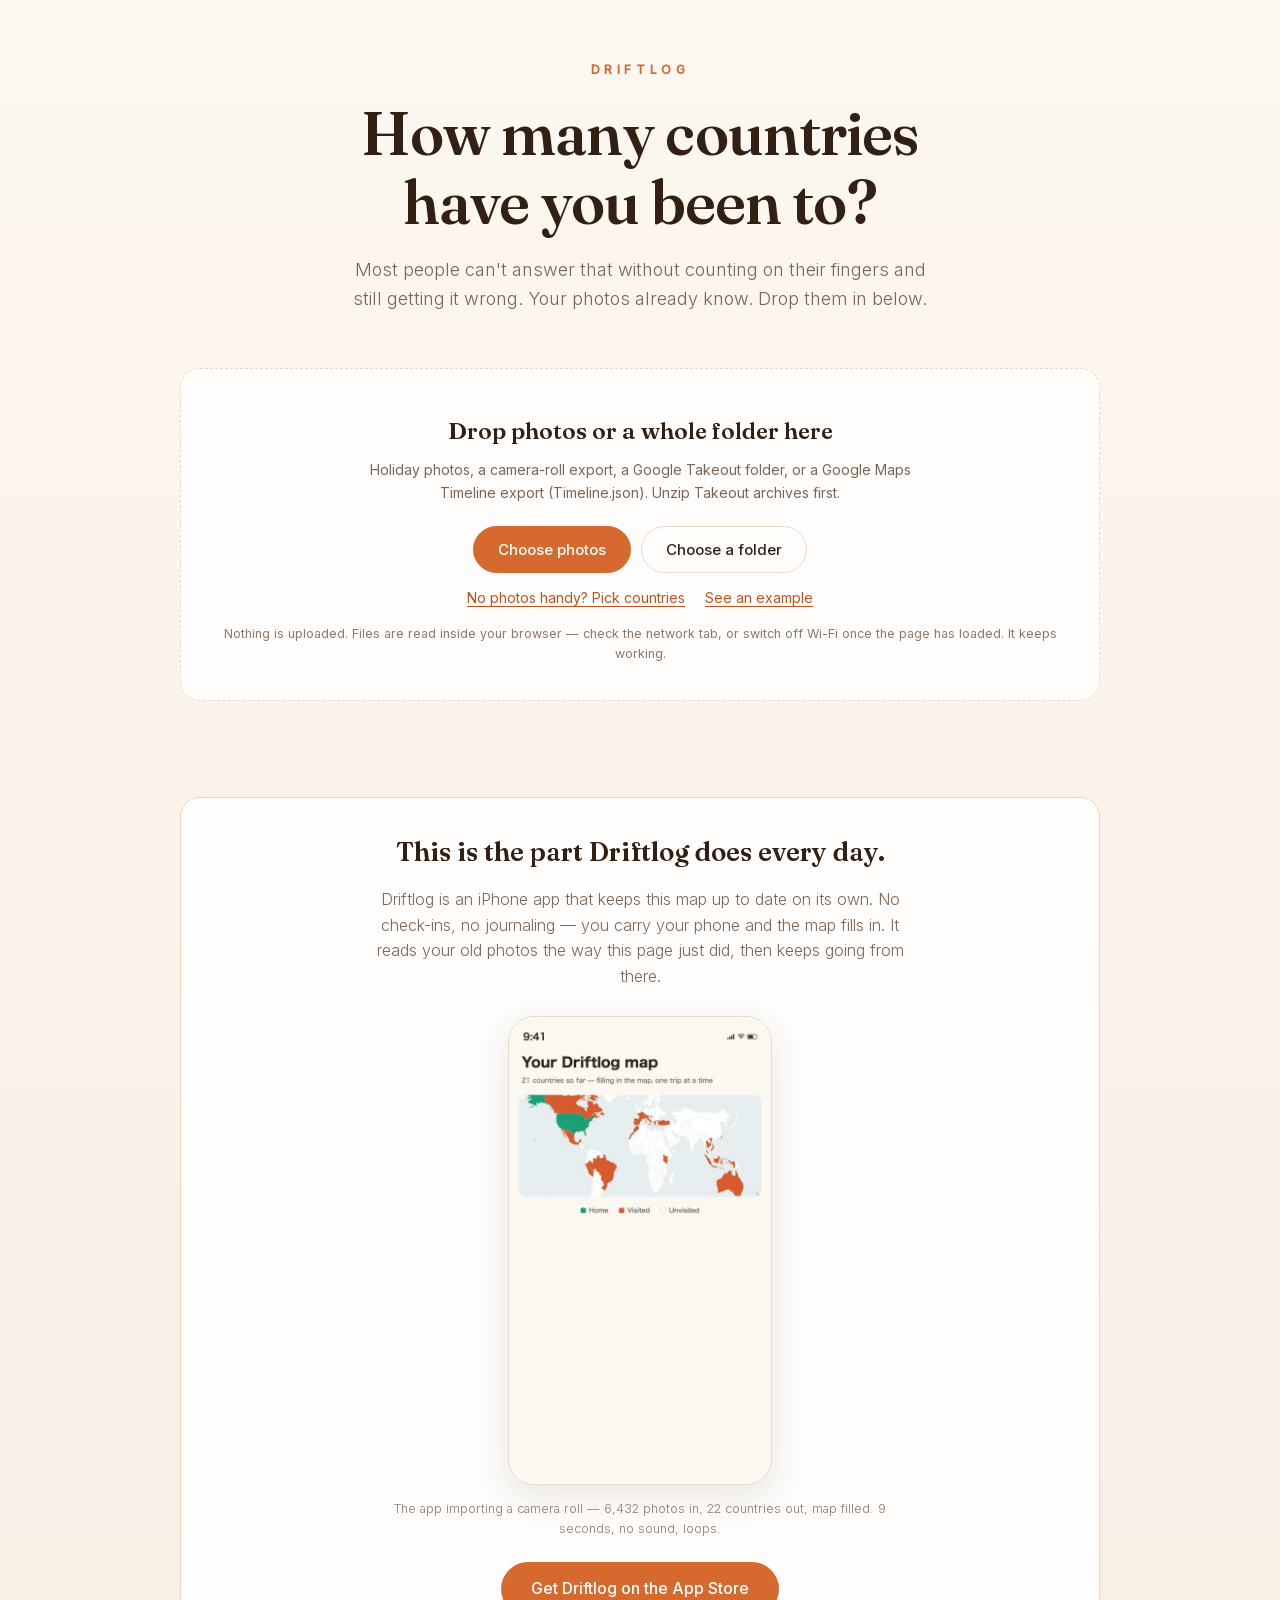
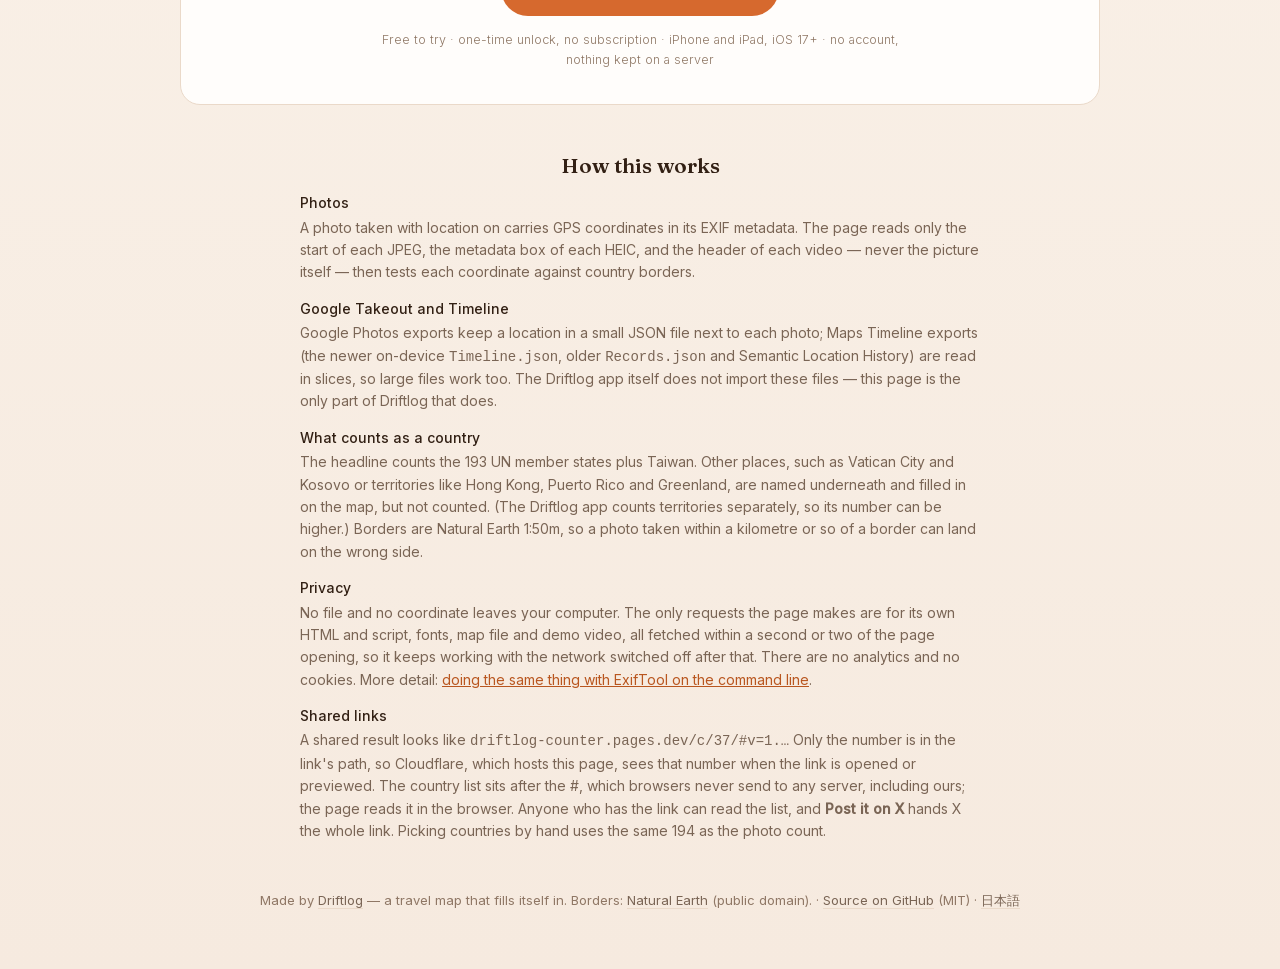
==== commit 25edc0ac: "Result links, a country picker and comparing two maps A result can be shared as /c/<N>/#v=1.<mask>: " ====
--- a/index.html
+++ b/index.html
@@ -35,7 +35,7 @@
 <script type="application/ld+json">
 {"@context":"https://schema.org","@type":"FAQPage","mainEntity":[
 {"@type":"Question","name":"How can I find out how many countries I have been to?","acceptedAnswer":{"@type":"Answer","text":"Photos taken with location services switched on store GPS coordinates inside the file. This page reads those coordinates, works out which country each one falls in, and counts the distinct countries for you. A Google Maps Timeline export or a Google Takeout folder works the same way."}},
-{"@type":"Question","name":"Are my photos uploaded anywhere?","acceptedAnswer":{"@type":"Answer","text":"No. Files are read inside your browser and no file and no coordinate is sent to a server. The only requests the page makes are for itself, its fonts, its map file and a short demo video of the app, which you can verify in the network tab. Once the page has loaded, it keeps working with the network switched off."}},
+{"@type":"Question","name":"Are my photos uploaded anywhere?","acceptedAnswer":{"@type":"Answer","text":"No. Files are read inside your browser and no file and no coordinate is sent to a server. The only requests the page makes are for itself and its script, its fonts, its map file and a short demo video of the app, which you can verify in the network tab. Once the page has loaded, it keeps working with the network switched off."}},
 {"@type":"Question","name":"Which files work?","acceptedAnswer":{"@type":"Answer","text":"JPEG and HEIC photos, TIFF-based raw files such as DNG, iPhone and Android videos, the JSON files in a Google Takeout (Google Photos) export, and Google Maps Timeline exports (Timeline.json, Records.json and Semantic Location History). Photos taken with location turned off contain no coordinates and cannot be counted."}},
 {"@type":"Question","name":"Can I use it on my iPhone?","acceptedAnswer":{"@type":"Answer","text":"Yes. Tap Choose photos, pick from your Photo Library and leave Location Is Included switched on, which is the default on recent iOS versions. For a whole library at once, the Driftlog app reads the location in your photo library directly. Android browsers remove the location from photos, so on Android use a Google Maps Timeline export instead."}},
 {"@type":"Question","name":"Is it free?","acceptedAnswer":{"@type":"Answer","text":"Yes, the page is free and needs no account. It is made by the developer of Driftlog, an iPhone app that keeps the same map up to date on its own."}}]}
@@ -110,11 +110,50 @@
   .how a{color:var(--accent-d)}
   footer{text-align:center;padding:48px 0 60px;color:var(--muted2);font-size:13px}
   footer a{color:var(--muted);text-decoration:none;border-bottom:1px solid var(--line)}
+  .alts{display:flex;gap:4px 20px;justify-content:center;flex-wrap:wrap;margin-top:14px}
+  .alts .linkbtn{margin-top:0}
+  .chip .fl{margin-right:6px}
+  .linknote{max-width:620px;margin-inline:auto;text-align:center}
+  .linknote code{font-size:12px;word-break:break-all;color:var(--muted)}
+  .recv{text-align:center;padding:52px 0 0}
+  .recv h1{margin-top:16px}
+  .recv .lead{margin-top:14px}
+  .recv canvas{margin-top:26px}
+  .recv-mode header{display:none}
+  .appline{text-align:center;font-size:14px;color:var(--muted);margin-top:16px}
+  .appline a{color:var(--accent-d)}
+  .sharemore a{color:var(--accent-d)}
+  .cmp{margin-top:30px}
+  .cmp h2{font-family:"Fraunces",Georgia,serif;font-weight:600;font-size:clamp(26px,4.4vw,34px);text-align:center;text-wrap:balance}
+  .cmp-nums{display:grid;grid-template-columns:repeat(3,1fr);gap:10px;margin:18px auto 22px;max-width:620px;text-align:center}
+  .cmp-nums b{display:block;font-family:"Fraunces",Georgia,serif;font-weight:600;font-size:clamp(42px,10vw,66px);line-height:1.05;font-variant-numeric:tabular-nums}
+  .cmp-nums span{display:block;font-size:14px;color:var(--muted);margin-top:6px}
+  .cmp-nums span::before{content:"";display:inline-block;width:10px;height:10px;border-radius:3px;margin-right:6px}
+  .cmp-nums .both b{color:#8E3A12} .cmp-nums .both span::before{background:#8E3A12}
+  .cmp-nums .mine b{color:var(--accent)} .cmp-nums .mine span::before{background:var(--accent)}
+  .cmp-nums .theirs b{color:#5F87A3} .cmp-nums .theirs span::before{background:#5F87A3}
+  .cmp-lists{display:grid;gap:22px;margin-top:26px}
+  .cmp-lists h3{font-size:13px;font-weight:600;letter-spacing:.12em;text-transform:uppercase;color:var(--muted);text-align:center}
+  .cmp-lists .list{margin-top:10px}
+  .cmp-lists .none{text-align:center;font-size:14px;color:var(--muted2);margin-top:8px}
+  .cmp h2.reply{margin-top:44px;font-size:clamp(22px,3.6vw,27px)}
+  .reply-sub{text-align:center;color:var(--muted);font-size:14px;margin:8px auto 18px;max-width:520px}
   @media (prefers-reduced-motion: reduce){ .bar i{transition:none} }
 </style>
 </head>
 <body>
 <div class="wrap">
+  <section class="recv" id="recv" hidden aria-label="A shared map">
+    <div class="kicker">A shared map</div>
+    <h1 id="recvTitle">0 of 194 countries</h1>
+    <p class="lead">Someone sent you the countries they've been to. Which have you been to?</p>
+    <canvas id="recvMap" width="1200" height="700" role="img" aria-label="World map with the shared countries filled in"></canvas>
+    <div class="list" id="recvList"></div>
+    <div class="btns"><button class="btn primary" id="cmpBtn" type="button">Compare with yours</button></div>
+    <button class="linkbtn" id="recvPhotos" type="button">or count yours from photos or a Google Maps Timeline file</button>
+    <p class="note linknote" id="recvNote"></p>
+  </section>
+
   <header>
     <div class="kicker">Driftlog</div>
     <h1>How many countries<br>have you been to?</h1>
@@ -128,14 +167,42 @@
       <button class="btn primary" id="pickFiles" type="button">Choose photos</button>
       <button class="btn" id="pickDir" type="button">Choose a folder</button>
     </div>
+    <div class="alts">
+      <button class="linkbtn" id="pickBtn" type="button">No photos handy? Pick countries</button>
+      <button class="linkbtn" id="exampleBtn" type="button">See an example</button>
+    </div>
     <input type="file" id="fileInput" multiple hidden accept="image/*,video/*,.heic,.heif,.dng,.tif,.tiff,.json,application/json" />
     <input type="file" id="dirInput" hidden webkitdirectory multiple />
     <p class="mobile-note" id="mobileNote">On iPhone: tap <b>Choose photos</b>, pick from your Photo Library and leave <b>“Location Is Included”</b> on (it is by default). A few hundred photos at a time works well; for your whole library, the <a href="#app">Driftlog app</a> reads it directly. Exported your Google Maps Timeline? Tap <b>Choose photos</b> → <b>Choose Files</b> and pick <code>location-history.json</code> (<a href="https://driftlog-app.pages.dev/google-maps-timeline-countries/">how to export it</a>).</p>
     <p class="note">Nothing is uploaded. Files are read inside your browser — check the network tab, or switch off Wi-Fi once the page has loaded. It keeps working.</p>
-    <button class="linkbtn" id="exampleBtn" type="button">No photos to hand? See an example</button>
   </section>
+  <section id="picker" hidden aria-label="Pick countries"></section>
   <div id="status" role="status" aria-live="polite"></div>
   <div class="bar" id="bar"><i></i></div>
+
+  <section class="cmp" id="cmp" hidden aria-label="Your countries and theirs">
+    <h2>You and them</h2>
+    <div class="cmp-nums">
+      <div class="both"><b id="nBoth">0</b><span>Both of you</span></div>
+      <div class="mine"><b id="nMine">0</b><span>Only you</span></div>
+      <div class="theirs"><b id="nTheirs">0</b><span>Only them</span></div>
+    </div>
+    <div class="cmp-lists">
+      <div><h3>Both of you <span id="hBoth"></span></h3><div class="list" id="lBoth"></div></div>
+      <div><h3>Only you <span id="hMine"></span></h3><div class="list" id="lMine"></div></div>
+      <div><h3>Only them <span id="hTheirs"></span></h3><div class="list" id="lTheirs"></div></div>
+    </div>
+    <h2 class="reply">Your reply</h2>
+    <p class="reply-sub">An image of both maps, written from you to them (“only me” is you), with your own link.</p>
+    <canvas id="cmpMap" width="1200" height="1500" role="img" aria-label="World map: countries you have both been to, only you, and only them, in three colours"></canvas>
+    <div class="actions">
+      <button class="btn primary" id="cmpShare" type="button">Send it back</button>
+      <button class="btn" id="cmpSave" type="button">Save this image</button>
+      <button class="btn" id="cmpEdit" type="button">Change your countries</button>
+    </div>
+    <p class="note linknote">Sending it back shares this image and your own link, <code id="cmpLink"></code>. Only your number is in its path; your country list sits after the #, which browsers never send to any server, including ours.</p>
+    <p class="appline">Driftlog, an iPhone app, keeps a map like this up to date on its own. <a id="cmpApp" href="https://apps.apple.com/app/id6785328399?ppid=5a2b9909-a132-4847-9b8b-75121e8f78e1&amp;pt=129098692&amp;ct=en_share_recv&amp;mt=8" rel="noopener">See it on the App Store</a></p>
+  </section>
 
   <section class="result" id="result" aria-label="Your countries">
     <div class="example-flag">Example — not your photos</div>
@@ -147,15 +214,21 @@
     <div class="actions">
       <button class="btn primary" id="share" type="button" hidden>Share</button>
       <button class="btn" id="save" type="button">Save this image</button>
+      <button class="btn" id="edit" type="button" hidden>Edit countries</button>
       <button class="btn" id="again" type="button">Start over</button>
     </div>
+    <div class="sharemore" id="shareMore" hidden>
+      <p class="note linknote">Your link: <code id="linkTail"></code><br>Only the number is in the link's path. Your country list sits after the #, which browsers never send to any server, including ours. Anyone you send the link to can read the list.</p>
+      <p class="note"><a id="xpost" href="https://x.com/" target="_blank" rel="noopener">Post it on X</a> · this hands X the whole link, country list included.</p>
+    </div>
+    <p class="appline" id="appline" hidden>Driftlog, an iPhone app, keeps this map up to date on its own. <a href="https://apps.apple.com/app/id6785328399?ppid=5a2b9909-a132-4847-9b8b-75121e8f78e1&amp;pt=129098692&amp;ct=en_share&amp;mt=8" rel="noopener">See it on the App Store</a></p>
   </section>
 
   <section class="pitch" id="app">
     <h3>This is the part Driftlog does every day.</h3>
     <p>Driftlog is an iPhone app that keeps this map up to date on its own. No check-ins, no journaling — you carry your phone and the map fills in. It reads your old photos the way this page just did, then keeps going from there.</p>
     <div class="demo">
-      <video id="demo" src="./app-demo.mp4" poster="./app-demo-poster.jpg"
+      <video id="demo" src="/app-demo.mp4" poster="/app-demo-poster.jpg"
              muted loop playsinline autoplay preload="metadata"
              aria-label="The Driftlog app importing a camera roll: 22 trips found, the counter reaching 22 countries, and the world map filling in."></video>
       <p class="cap">The app importing a camera roll — 6,432 photos in, 22 countries out, map filled. 9 seconds, no sound, loops.</p>
@@ -170,7 +243,8 @@
       <div><dt>Photos</dt><dd>A photo taken with location on carries GPS coordinates in its EXIF metadata. The page reads only the start of each JPEG, the metadata box of each HEIC, and the header of each video — never the picture itself — then tests each coordinate against country borders.</dd></div>
       <div><dt>Google Takeout and Timeline</dt><dd>Google Photos exports keep a location in a small JSON file next to each photo; Maps Timeline exports (the newer on-device <code>Timeline.json</code>, older <code>Records.json</code> and Semantic Location History) are read in slices, so large files work too. The Driftlog app itself does not import these files — this page is the only part of Driftlog that does.</dd></div>
       <div><dt>What counts as a country</dt><dd>The headline counts the 193 UN member states plus Taiwan. Other places, such as Vatican City and Kosovo or territories like Hong Kong, Puerto Rico and Greenland, are named underneath and filled in on the map, but not counted. (The Driftlog app counts territories separately, so its number can be higher.) Borders are Natural Earth 1:50m, so a photo taken within a kilometre or so of a border can land on the wrong side.</dd></div>
-      <div><dt>Privacy</dt><dd>No file and no coordinate leaves your computer. The only requests the page makes are for its own HTML, fonts, map file and demo video, all fetched within a second or two of the page opening, so it keeps working with the network switched off after that. There are no analytics and no cookies. More detail: <a href="https://driftlog-app.pages.dev/countries-from-your-photos/">doing the same thing with ExifTool on the command line</a>.</dd></div>
+      <div><dt>Privacy</dt><dd>No file and no coordinate leaves your computer. The only requests the page makes are for its own HTML and script, fonts, map file and demo video, all fetched within a second or two of the page opening, so it keeps working with the network switched off after that. There are no analytics and no cookies. More detail: <a href="https://driftlog-app.pages.dev/countries-from-your-photos/">doing the same thing with ExifTool on the command line</a>.</dd></div>
+      <div><dt>Shared links</dt><dd>A shared result looks like <code>driftlog-counter.pages.dev/c/37/#v=1.…</code> Only the number is in the link's path, so Cloudflare, which hosts this page, sees that number when the link is opened or previewed. The country list sits after the #, which browsers never send to any server, including ours; the page reads it in the browser. Anyone who has the link can read the list, and <b>Post it on X</b> hands X the whole link. Picking countries by hand uses the same 194 as the photo count.</dd></div>
     </dl>
   </section>
 
@@ -179,8 +253,10 @@
   </footer>
 </div>
 
+<script src="/kit.js"></script>
 <script>
 'use strict';
+const Kit = window.DriftlogKit;   // countries, result links, map and card drawing, sharing, the picker: /kit.js
 const $ = s => document.querySelector(s);
 const statusEl = $('#status'), barEl = $('#bar'), barFill = $('#bar i');
 const IS_MOBILE = /iPhone|iPad|iPod|Android/i.test(navigator.userAgent) || (navigator.platform === 'MacIntel' && navigator.maxTouchPoints > 1);
@@ -195,21 +271,11 @@
 const fmt = n => n.toLocaleString('en-US');
 const tick = () => new Promise(r => setTimeout(r, 0));
 
-// ---------- country borders (Natural Earth 1:50m, 1:10m for small places; delta-encoded at 1/10000 degree) ----------
+// ---------- country borders (Natural Earth 1:50m, 1:10m for small places; decoded by Kit.decodeFeats) ----------
 let FEATS = null;
-function decodeRing(arr){
-  const out = new Float64Array(arr.length);
-  let x = 0, y = 0;
-  for (let i = 0; i < arr.length; i += 2){ x += arr[i]; y += arr[i+1]; out[i] = x / 10000; out[i+1] = y / 10000; }
-  return out;
-}
-function ringBox(r){
-  let a = Infinity, b = Infinity, c = -Infinity, d = -Infinity;
-  for (let i = 0; i < r.length; i += 2){ const x = r[i], y = r[i+1]; if (x < a) a = x; if (x > c) c = x; if (y < b) b = y; if (y > d) d = y; }
-  return [a, b, c, d];
-}
 let MAP_REQ = null;
-const fetchMap = () => MAP_REQ || (MAP_REQ = fetch('./countries50.json').then(r => { if (!r.ok) throw new Error(String(r.status)); return r.json(); }).catch(e => { MAP_REQ = null; throw e; }));
+// Absolute: a page opened from a result link shows the link's /c/<N>/ path in the address bar.
+const fetchMap = () => MAP_REQ || (MAP_REQ = fetch('/countries50.json').then(r => { if (!r.ok) throw new Error(String(r.status)); return r.json(); }).catch(e => { MAP_REQ = null; throw e; }));
 const CANVAS_FONTS = ['600 132px Fraunces', '300 38px Inter', '400 24px Inter', '600 25px Inter'];
 // Fetch the borders and fonts once the page is idle, so a file dropped later is read even with the network switched off.
 (window.requestIdleCallback || (f => setTimeout(f, 1200)))(() => {
@@ -222,10 +288,7 @@
   if (document.fonts && document.fonts.load) await Promise.all(CANVAS_FONTS.map(f => document.fonts.load(f))).catch(() => {});
   setStatus('Loading the world map…');
   const raw = await fetchMap().catch(() => { throw new Error('The map file did not load. Reload the page and try again.'); });
-  FEATS = raw.map(f => {
-    const polys = (f.t === 'Polygon' ? [f.c] : f.c).map(poly => poly.map(decodeRing));
-    return { n: f.n, a: f.a, k: f.k, b: f.b, polys, pb: polys.map(p => ringBox(p[0])) };
-  });
+  FEATS = Kit.decodeFeats(raw);
 }
 function inRing(x, y, r){
   let inside = false;
@@ -620,123 +683,165 @@
   $('#stats').textContent = example ? 'Example data: a made-up set of trips, not anyone\'s real photos.' : bits.join(' · ');
   const fromPhotos = stats.withLoc + stats.sidecars > 0, fromTimeline = stats.points > 0;
   const src = example ? 'example' : fromPhotos && fromTimeline ? 'both' : fromTimeline ? 'timeline' : 'photos';
-  drawMap(new Map([...agg.entries()].map(([fi, a]) => [fi, a.hit || new Set()])), n, example, src);
-  prepareShare(n, src);
+  const { codes } = codesOf(agg);
+  run.codes = codes; run.src = src;
+  Kit.drawResultCard($('#map'), FEATS, { hits: new Map([...agg.entries()].map(([fi, a]) => [fi, a.hit || new Set()])), n, src });
+  prepareShare(n, src, codes);
   const res = $('#result');
   res.classList.toggle('example', !!example);
   res.classList.add('on');
   setStatus(example ? 'This is an example. Drop your own photos above to see yours.' : 'Done. Nothing left your browser.');
-  res.scrollIntoView({ behavior: matchMedia('(prefers-reduced-motion: reduce)').matches ? 'auto' : 'smooth', block: 'start' });
-}
-
-// ---------- map drawing ----------
-const W = 1200, H = 1150, MAP_TOP = 330, MAP_H = 620;
-const project = (lon, lat) => [(lon + 180) / 360 * W, MAP_TOP + (85 - lat) / 145 * MAP_H];
-function drawMap(visited, n, example, src){
-  const cv = $('#map'), c = cv.getContext('2d');
-  c.fillStyle = '#FCF7F0'; c.fillRect(0, 0, W, H);
-  c.fillStyle = '#FDF6EE'; c.fillRect(0, MAP_TOP - 40, W, MAP_H + 80);
-  const dots = [];
-  const center = pb => [(pb[0] + pb[2]) / 2, (pb[1] + pb[3]) / 2];
-  const km = (p, q) => { const R = 6371, t = Math.PI / 180, dLat = (q[1] - p[1]) * t, dLon = (q[0] - p[0]) * t;
-    const h = Math.sin(dLat / 2) ** 2 + Math.cos(p[1] * t) * Math.cos(q[1] * t) * Math.sin(dLon / 2) ** 2; return 2 * R * Math.asin(Math.sqrt(h)); };
-  const paint = (f, fi) => {
-    // France's outline includes French Guiana, Réunion and the Antilles: a trip to Paris should not paint South America.
-    const hits = visited.get(fi);
-    if (!hits) return () => false;
-    if (f.a !== 'FR') return () => true;
-    const hc = [...hits].map(pi => center(f.pb[pi]));
-    return pi => hits.has(pi) || hc.some(h => km(h, center(f.pb[pi])) < 1500);
-  };
-  const drawFeat = (f, fi, onFn, wantOn) => {
-    c.beginPath();
-    f.polys.forEach((poly, pi) => {
-      if (onFn(pi) !== wantOn) return;
-      for (const r of poly){
-        for (let i = 0; i < r.length; i += 2){
-          const [x, y] = project(r[i], Math.max(r[i+1], -60));
-          (i === 0 || Math.abs(r[i] - r[i-2]) > 180) ? c.moveTo(x, y) : c.lineTo(x, y);
-        }
-        c.closePath();
-      }
-    });
-    c.fillStyle = wantOn ? '#D6692E' : '#E8DACA';
-    c.fill('evenodd');
-    c.strokeStyle = wantOn ? '#C25A22' : '#DFCDB9';
-    c.lineWidth = wantOn ? 1.2 : 0.6;
-    c.stroke();
-  };
-  FEATS.forEach((f, fi) => {
-    if (f.b[3] < -60) return;
-    const onFn = paint(f, fi);
-    drawFeat(f, fi, onFn, false);
-    if (visited.has(fi)){
-      drawFeat(f, fi, onFn, true);
-      const [x0, y0] = project(f.b[0], f.b[3]), [x1, y1] = project(f.b[2], f.b[1]);
-      if ((x1 - x0) < 7 && (y1 - y0) < 7) dots.push([(x0 + x1) / 2, (y0 + y1) / 2]);
-    }
-  });
-  for (const [x, y] of dots){
-    c.beginPath(); c.arc(x, y, 7, 0, Math.PI * 2);
-    c.fillStyle = 'rgba(214,105,46,.25)'; c.fill();
-    c.beginPath(); c.arc(x, y, 3.2, 0, Math.PI * 2);
-    c.fillStyle = '#D6692E'; c.fill();
-  }
-  c.textAlign = 'center';
-  c.fillStyle = '#D6692E'; c.font = '600 25px Inter, sans-serif';
-  if ('letterSpacing' in c) c.letterSpacing = '6px';
-  c.fillText(example ? 'EXAMPLE · HAS BEEN TO' : 'I HAVE BEEN TO', W / 2, 116);
-  if ('letterSpacing' in c) c.letterSpacing = '0px';
-  c.fillStyle = '#322014'; c.font = '600 132px Fraunces, Georgia, serif';
-  c.fillText(String(n), W / 2, 236);
-  c.fillStyle = '#7A6555'; c.font = '300 38px Inter, sans-serif';
-  c.fillText(n === 1 ? 'country' : 'countries', W / 2, 286);
-  c.fillStyle = '#7A6555'; c.font = '300 27px Inter, sans-serif';
-  c.fillText({ example: 'example data, not real photos', timeline: 'counted from my own location history, in my own browser', both: 'counted from my own photos and location history, in my own browser' }[src] || 'counted from my own photos, in my own browser', W / 2, MAP_TOP + MAP_H + 88);
-  c.fillStyle = '#8F7765'; c.font = '400 24px Inter, sans-serif';
-  c.fillText('driftlog-counter.pages.dev', W / 2, MAP_TOP + MAP_H + 140);
-}
+  // Opened from someone's link: counting your own photos goes straight on to the comparison.
+  if (RECV && !example){ MINE = { codes, src }; showCompare(); }
+  else scrollToEl(res);
+}
+const scrollToEl = el => el.scrollIntoView({ behavior: matchMedia('(prefers-reduced-motion: reduce)').matches ? 'auto' : 'smooth', block: 'start' });
+// The 194 counted countries in a run (codes as in /kit.js), with the first year each one turned up.
+function codesOf(agg){
+  const codes = new Set(), years = new Map();
+  for (const [fi, a] of agg){
+    const f = FEATS[fi];
+    if (!f.k || !f.a) continue;
+    codes.add(f.a);
+    if (a.y0 && !(years.get(f.a) <= a.y0)) years.set(f.a, a.y0);
+  }
+  return { codes, years };
+}
+
+// ---------- picked by hand (the picker itself is in /kit.js) ----------
+async function renderPicked(codes, src){
+  try { await loadCountries(); } catch (e){ setStatus(e.message); return; }
+  const n = codes.size;
+  lastRun = { picked: true, codes, src, example: false };
+  $('#num').textContent = n;
+  $('#lbl').textContent = (n === 1 ? 'country' : 'countries') + (src === 'tap' ? ', picked by hand' : ', from your files, edited by hand');
+  $('#list').innerHTML = Kit.chips(codes);
+  $('#also').textContent = '';
+  $('#stats').textContent = src === 'tap' ? 'Picked by hand from the 193 UN member states plus Taiwan.' : 'Counted from your files, then edited by hand.';
+  Kit.drawResultCard($('#map'), FEATS, { hits: Kit.hitsFromCodes(FEATS, codes), n, src });
+  prepareShare(n, src, codes);
+  const res = $('#result');
+  res.classList.remove('example');
+  res.classList.add('on');
+  setStatus(n ? 'Your map is ready.' : 'No countries picked. Pick some to fill in the map.');
+  // Opened from someone's link: editing the counted result keeps the comparison in step.
+  if (RECV){ MINE = { codes, src }; showCompare(); }
+  else scrollToEl(res);
+}
+const pickerEl = $('#picker');
+let pickerFrom = null;
+// opts as for Kit.picker; `from` is where to scroll back to on Cancel.
+function openPicker(opts){
+  pickerFrom = opts.from || null;
+  Kit.picker(pickerEl, Object.assign({}, opts, {
+    onCancel: () => closePicker(true),
+    onDone: codes => { closePicker(false); opts.onDone(codes); },
+  }));
+  pickerEl.hidden = false;
+  scrollToEl(pickerEl);
+}
+function closePicker(back){
+  pickerEl.hidden = true;
+  pickerEl.innerHTML = '';
+  if (back && pickerFrom) scrollToEl(pickerFrom);
+}
+const sameSet = (a, b) => a.size === b.size && [...a].every(x => b.has(x));
 
 // ---------- sharing ----------
-// The image is made ahead of time: iOS only opens the share sheet if share() runs straight from the tap.
+// A real result shares a link with its countries after the # (/kit.js); the example and empty results share the page.
 const PAGE_URL = 'https://driftlog-counter.pages.dev/';
 let share = null;
-const CAN_SHARE = !!navigator.share;
-function prepareShare(n, src){
+function prepareShare(n, src, codes){
   const from = { timeline: 'Google Maps Timeline', both: 'photos and Google Maps Timeline' }[src] || 'photos';
-  const text = src === 'example' || n === 0
-    ? 'A free page that counts the countries you have been to from your own photos. Nothing gets uploaded.'
-    : `I have been to ${n} ${n === 1 ? 'country' : 'countries'}, counted from my own ${from}. Nothing gets uploaded.`;
-  share = { text, file: null };
+  const real = src !== 'example' && n > 0;
+  const url = real ? Kit.resultUrl(codes) : PAGE_URL;
+  const text = !real ? 'A free page that counts the countries you have been to from your own photos. Nothing gets uploaded.'
+    : src === 'tap' || src === 'edited' ? `I have been to ${n} of 194 countries. Which have you been to?`
+    : `I have been to ${n} of 194 countries, counted from my own ${from} (nothing gets uploaded). Which have you been to?`;
+  share = Kit.prepareShare($('#map'), { fileName: src === 'example' ? 'countries-example.png' : 'my-countries.png', text, url });
   const btn = $('#share');
   btn.hidden = false;
-  btn.textContent = CAN_SHARE ? 'Share' : 'Copy link';
-  $('#map').toBlob(b => { if (b && share && share.text === text) share.file = new File([b], src === 'example' ? 'countries-example.png' : 'my-countries.png', { type: 'image/png' }); }, 'image/png');
-}
-// The status line is scrolled out of view by the time the button is pressed, so the button itself says what happened.
-async function copyLink(text){
-  const btn = $('#share'), label = btn.textContent;
-  try {
-    await navigator.clipboard.writeText(`${text} ${PAGE_URL}`);
-    setStatus('Copied a line and the link. Paste it anywhere.');
-    btn.textContent = 'Copied';
-    setTimeout(() => { if (btn.textContent === 'Copied') btn.textContent = label; }, 2000);
-  } catch (e){
-    setStatus(`Link to this page: ${PAGE_URL}`);
-    window.prompt('Copy this link:', PAGE_URL);
-  }
-}
-$('#share').addEventListener('click', async () => {
-  if (!share) return;
-  const { text, file } = share;
-  if (!CAN_SHARE) return copyLink(text);
-  try {
-    if (file && navigator.canShare && navigator.canShare({ files: [file] })) await navigator.share({ files: [file], text: `${text} ${PAGE_URL}` });
-    else await navigator.share({ text, url: PAGE_URL });
-  } catch (e){
-    if (e && e.name === 'AbortError') return;
-    copyLink(text);
-  }
+  btn.textContent = Kit.canShare() ? 'Share' : 'Copy link';
+  $('#shareMore').hidden = !real;
+  $('#appline').hidden = !real;
+  // Opened from someone's link, every App Store link on the page counts as the receiving end.
+  $('#appline a').href = Kit.storeUrl(RECV ? 'en_share_recv' : 'en_share');
+  if (real){ $('#linkTail').textContent = url.replace(/^https:\/\//, ''); $('#xpost').href = Kit.xPostUrl(text, url); }
+  const edit = $('#edit');
+  edit.hidden = src === 'example';
+  edit.textContent = src === 'tap' || src === 'edited' ? 'Edit countries' : 'Add or remove countries';
+}
+$('#share').addEventListener('click', () => Kit.share(share, { button: $('#share'), setStatus }));
+$('#edit').addEventListener('click', () => {
+  const run = lastRun;
+  if (!run || run.example || !run.codes) return;
+  openPicker({ initial: run.codes, from: $('#result'), doneLabel: 'Update the map', onDone: codes => {
+    if (sameSet(codes, run.codes)) return scrollToEl($('#result'));
+    renderPicked(codes, run.picked ? run.src : 'edited');
+  } });
+});
+
+// ---------- opened from a result link: /c/<N>/#v=1.… ----------
+let RECV = null, MINE = null, cmpShare = null;   // their countries, from the link; yours, once picked or counted
+async function openShared(link){
+  RECV = link; MINE = null;
+  const n = link.codes.size;
+  document.body.classList.add('recv-mode');
+  $('#recv').hidden = false; $('#drop').hidden = true; $('#cmp').hidden = true;
+  closePicker(false);
+  $('#recvTitle').textContent = `${n} of 194 countries`;
+  document.title = `${n} of 194 countries: compare with yours`;
+  $('#recvList').innerHTML = Kit.chips(link.codes, link.years);
+  $('#recvNote').textContent = `Only the number, ${n}, is in this link's path, so Cloudflare, which hosts this page, saw it when the link was opened. The country list sits after the #, which browsers never send to any server, including ours.`;
+  $('#appLink').href = Kit.storeUrl('en_share_recv');
+  // Keep the link in the address bar, so a reload or a shared tab gives the same page and preview.
+  try { history.replaceState(null, '', `/c/${n}/${location.hash}`); } catch (e){}
+  try { await loadCountries(); setStatus(''); Kit.drawSharedMap($('#recvMap'), FEATS, link.codes); }
+  catch (e){ setStatus(e && e.message ? e.message : 'The map did not load.'); }
+}
+function pickMine(){
+  openPicker({
+    initial: MINE ? MINE.codes : [], from: $('#recv'), doneLabel: 'Compare',
+    alt: { label: 'Count mine from photos or a Google Maps Timeline file instead', onClick: showPhotoRoute },
+    onDone: codes => {
+      if (!MINE || !sameSet(codes, MINE.codes)) MINE = { codes, src: MINE && MINE.src !== 'tap' ? 'edited' : 'tap' };
+      showCompare();
+    },
+  });
+}
+function showPhotoRoute(){
+  closePicker(false);
+  $('#drop').hidden = false;
+  scrollToEl($('#drop'));
+}
+async function showCompare(){
+  try { await loadCountries(); } catch (e){ setStatus(e.message); return; }
+  setStatus('');
+  const cmp = Kit.compare(MINE.codes, RECV.codes);
+  for (const [key, list] of [['Both', cmp.both], ['Mine', cmp.onlyMine], ['Theirs', cmp.onlyTheirs]]){
+    $('#n' + key).textContent = list.length;
+    $('#h' + key).textContent = `(${list.length})`;
+    $('#l' + key).innerHTML = list.length ? Kit.chips(list) : '<p class="none">None</p>';
+  }
+  Kit.drawCompareCard($('#cmpMap'), FEATS, { cmp, mineSrc: MINE.src });
+  const url = Kit.resultUrl(MINE.codes);
+  cmpShare = Kit.prepareShare($('#cmpMap'), { fileName: 'our-countries.png', url,
+    text: `Both of us: ${cmp.both.length}. Only me: ${cmp.onlyMine.length}. Only you: ${cmp.onlyTheirs.length}. My map, to compare back:` });
+  $('#cmpShare').textContent = Kit.canShare() ? 'Send it back' : 'Copy your link';
+  $('#cmpLink').textContent = url.replace(/^https:\/\//, '');
+  $('#cmp').hidden = false;
+  scrollToEl($('#cmp'));
+}
+$('#cmpBtn').addEventListener('click', pickMine);
+$('#recvPhotos').addEventListener('click', showPhotoRoute);
+$('#cmpShare').addEventListener('click', () => Kit.share(cmpShare, { button: $('#cmpShare'), setStatus }));
+$('#cmpSave').addEventListener('click', () => Kit.saveCanvas($('#cmpMap'), 'our-countries.png'));
+$('#cmpEdit').addEventListener('click', () => {
+  if (!MINE) return;
+  openPicker({ initial: MINE.codes, from: $('#cmp'), doneLabel: 'Compare', onDone: codes => {
+    if (!sameSet(codes, MINE.codes)) MINE = { codes, src: MINE.src === 'tap' ? 'tap' : 'edited' };
+    showCompare();
+  } });
 });
 
 // ---------- example ----------
@@ -772,6 +877,10 @@
 $('#fileInput').addEventListener('change', e => handle(e.target.files));
 $('#dirInput').addEventListener('change', e => handle(e.target.files));
 $('#exampleBtn').addEventListener('click', showExample);
+$('#pickBtn').addEventListener('click', () => {
+  if (RECV) return pickMine();
+  openPicker({ initial: lastRun && lastRun.picked ? lastRun.codes : [], from: drop, doneLabel: 'Show my map', onDone: codes => renderPicked(codes, 'tap') });
+});
 ['dragenter', 'dragover'].forEach(ev => drop.addEventListener(ev, e => { e.preventDefault(); drop.classList.add('over'); }));
 drop.addEventListener('dragleave', e => { if (!drop.contains(e.relatedTarget)) drop.classList.remove('over'); });
 drop.addEventListener('drop', async e => {
@@ -791,9 +900,23 @@
 });
 $('#again').addEventListener('click', () => {
   $('#result').classList.remove('on', 'example'); setStatus(''); setProgress(null); share = null; $('#share').hidden = true;
+  $('#shareMore').hidden = true; $('#appline').hidden = true; $('#edit').hidden = true;
   $('#fileInput').value = ''; $('#dirInput').value = '';
-  drop.scrollIntoView({ block: 'center' });
+  (drop.hidden ? $('#recv') : drop).scrollIntoView({ block: 'center' });
 });
+// In-page links to the app section scroll without touching the #, which may hold a shared list.
+document.addEventListener('click', e => {
+  const a = e.target && e.target.closest && e.target.closest('a[href="#app"]');
+  if (!a) return;
+  e.preventDefault();
+  scrollToEl($('#app'));
+});
+{
+  const link = Kit.readLink(location.hash);
+  if (link && link.codes) openShared(link);
+  else if (link) setStatus('The list in that link could not be read, so here is the counter on its own.');
+  window.addEventListener('hashchange', () => { const l = Kit.readLink(location.hash); if (l && l.codes) openShared(l); });
+}
 (() => {
   const v = $('#demo');
   if (v && window.matchMedia && matchMedia('(prefers-reduced-motion: reduce)').matches){ v.removeAttribute('autoplay'); v.loop = false; v.controls = true; v.pause(); }
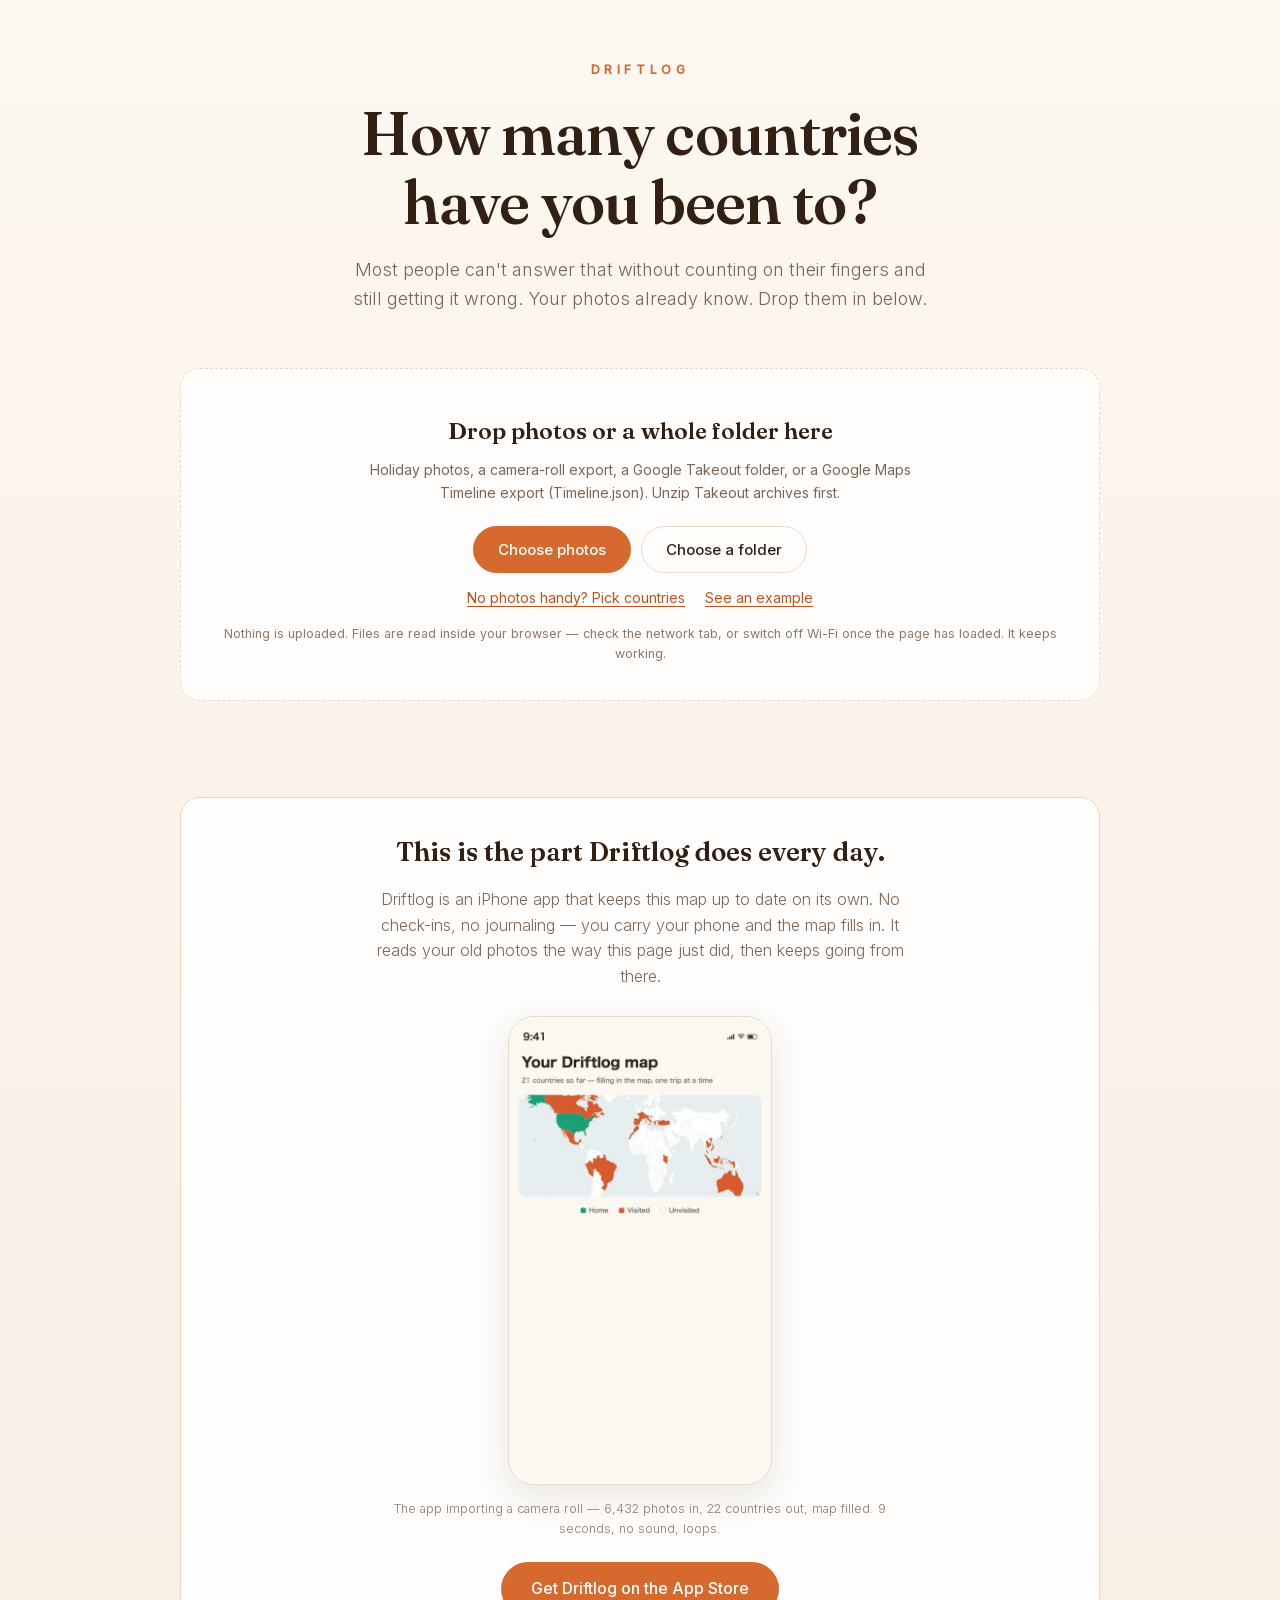
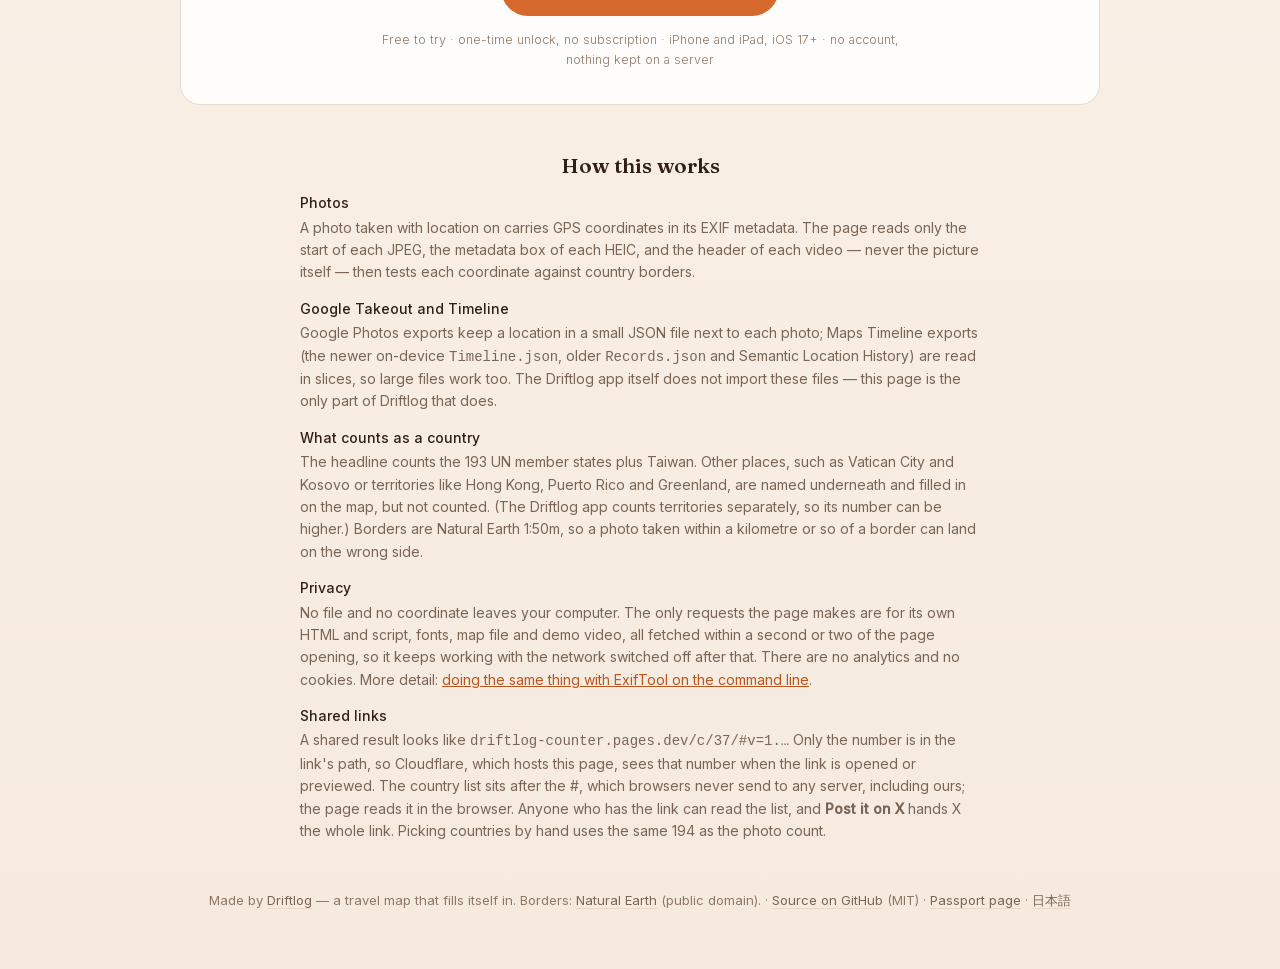
==== commit 15d92365: "Passport page: a stamp for every country, as a 9:16 image /passport/ draws a 1080x1920 page with the" ====
--- a/index.html
+++ b/index.html
@@ -138,6 +138,9 @@
   .cmp-lists .none{text-align:center;font-size:14px;color:var(--muted2);margin-top:8px}
   .cmp h2.reply{margin-top:44px;font-size:clamp(22px,3.6vw,27px)}
   .reply-sub{text-align:center;color:var(--muted);font-size:14px;margin:8px auto 18px;max-width:520px}
+  .passrow{text-align:center;margin-top:16px}
+  .passrow a.btn{display:inline-block;text-decoration:none}
+  .passrow span{display:block;font-size:13px;color:var(--muted2);margin-top:8px}
   @media (prefers-reduced-motion: reduce){ .bar i{transition:none} }
 </style>
 </head>
@@ -200,6 +203,7 @@
       <button class="btn" id="cmpSave" type="button">Save this image</button>
       <button class="btn" id="cmpEdit" type="button">Change your countries</button>
     </div>
+    <p class="passrow"><a class="btn" id="cmpPassport" href="/passport/">Make my passport page</a><span>A stamp for each of your countries, as a 9:16 image.</span></p>
     <p class="note linknote">Sending it back shares this image and your own link, <code id="cmpLink"></code>. Only your number is in its path; your country list sits after the #, which browsers never send to any server, including ours.</p>
     <p class="appline">Driftlog, an iPhone app, keeps a map like this up to date on its own. <a id="cmpApp" href="https://apps.apple.com/app/id6785328399?ppid=5a2b9909-a132-4847-9b8b-75121e8f78e1&amp;pt=129098692&amp;ct=en_share_recv&amp;mt=8" rel="noopener">See it on the App Store</a></p>
   </section>
@@ -217,6 +221,7 @@
       <button class="btn" id="edit" type="button" hidden>Edit countries</button>
       <button class="btn" id="again" type="button">Start over</button>
     </div>
+    <p class="passrow" id="passRow" hidden><a class="btn" id="passLink" href="/passport/">Make my passport page</a><span>A stamp for each of your countries, as a 9:16 image.</span></p>
     <div class="sharemore" id="shareMore" hidden>
       <p class="note linknote">Your link: <code id="linkTail"></code><br>Only the number is in the link's path. Your country list sits after the #, which browsers never send to any server, including ours. Anyone you send the link to can read the list.</p>
       <p class="note"><a id="xpost" href="https://x.com/" target="_blank" rel="noopener">Post it on X</a> · this hands X the whole link, country list included.</p>
@@ -249,7 +254,7 @@
   </section>
 
   <footer>
-    Made by <a href="https://driftlog-app.pages.dev" rel="noopener">Driftlog</a> — a travel map that fills itself in. Borders: <a href="https://www.naturalearthdata.com/" rel="noopener">Natural Earth</a> (public domain). · <a href="https://github.com/anegogo/driftlog-counter" rel="noopener">Source on GitHub</a> (MIT) · <a href="https://zubotabi-counter.pages.dev/" hreflang="ja" lang="ja">日本語</a>
+    Made by <a href="https://driftlog-app.pages.dev" rel="noopener">Driftlog</a> — a travel map that fills itself in. Borders: <a href="https://www.naturalearthdata.com/" rel="noopener">Natural Earth</a> (public domain). · <a href="https://github.com/anegogo/driftlog-counter" rel="noopener">Source on GitHub</a> (MIT) · <a href="/passport/">Passport page</a> · <a href="https://zubotabi-counter.pages.dev/" hreflang="ja" lang="ja">日本語</a>
   </footer>
 </div>
 
@@ -683,16 +688,17 @@
   $('#stats').textContent = example ? 'Example data: a made-up set of trips, not anyone\'s real photos.' : bits.join(' · ');
   const fromPhotos = stats.withLoc + stats.sidecars > 0, fromTimeline = stats.points > 0;
   const src = example ? 'example' : fromPhotos && fromTimeline ? 'both' : fromTimeline ? 'timeline' : 'photos';
-  const { codes } = codesOf(agg);
-  run.codes = codes; run.src = src;
+  const { codes, years: firstYears } = codesOf(agg);
+  run.codes = codes; run.src = src; run.years = firstYears;
   Kit.drawResultCard($('#map'), FEATS, { hits: new Map([...agg.entries()].map(([fi, a]) => [fi, a.hit || new Set()])), n, src });
   prepareShare(n, src, codes);
+  preparePassport(run);
   const res = $('#result');
   res.classList.toggle('example', !!example);
   res.classList.add('on');
   setStatus(example ? 'This is an example. Drop your own photos above to see yours.' : 'Done. Nothing left your browser.');
   // Opened from someone's link: counting your own photos goes straight on to the comparison.
-  if (RECV && !example){ MINE = { codes, src }; showCompare(); }
+  if (RECV && !example){ MINE = { codes, src, years: firstYears }; showCompare(); }
   else scrollToEl(res);
 }
 const scrollToEl = el => el.scrollIntoView({ behavior: matchMedia('(prefers-reduced-motion: reduce)').matches ? 'auto' : 'smooth', block: 'start' });
@@ -709,10 +715,11 @@
 }
 
 // ---------- picked by hand (the picker itself is in /kit.js) ----------
-async function renderPicked(codes, src){
+// extra: { years, base } of a counted list edited by hand (see edited()).
+async function renderPicked(codes, src, extra = {}){
   try { await loadCountries(); } catch (e){ setStatus(e.message); return; }
   const n = codes.size;
-  lastRun = { picked: true, codes, src, example: false };
+  lastRun = { picked: true, codes, src, years: extra.years || null, base: extra.base || null, example: false };
   $('#num').textContent = n;
   $('#lbl').textContent = (n === 1 ? 'country' : 'countries') + (src === 'tap' ? ', picked by hand' : ', from your files, edited by hand');
   $('#list').innerHTML = Kit.chips(codes);
@@ -720,12 +727,13 @@
   $('#stats').textContent = src === 'tap' ? 'Picked by hand from the 193 UN member states plus Taiwan.' : 'Counted from your files, then edited by hand.';
   Kit.drawResultCard($('#map'), FEATS, { hits: Kit.hitsFromCodes(FEATS, codes), n, src });
   prepareShare(n, src, codes);
+  preparePassport(lastRun);
   const res = $('#result');
   res.classList.remove('example');
   res.classList.add('on');
   setStatus(n ? 'Your map is ready.' : 'No countries picked. Pick some to fill in the map.');
   // Opened from someone's link: editing the counted result keeps the comparison in step.
-  if (RECV){ MINE = { codes, src }; showCompare(); }
+  if (RECV){ MINE = { codes, src, years: lastRun.years, base: lastRun.base }; showCompare(); }
   else scrollToEl(res);
 }
 const pickerEl = $('#picker');
@@ -746,6 +754,13 @@
   if (back && pickerFrom) scrollToEl(pickerFrom);
 }
 const sameSet = (a, b) => a.size === b.size && [...a].every(x => b.has(x));
+// A list changed by hand: a pick stays a pick, a count becomes "edited" and remembers what it was counted from
+// (base), and the first years of the countries still in it are kept for the passport page's order.
+function edited(prev, codes){
+  const hand = !prev || prev.src === 'tap';
+  const years = prev && prev.years ? new Map([...prev.years].filter(([c]) => codes.has(c))) : null;
+  return { codes, src: hand ? 'tap' : 'edited', years: years && years.size ? years : null, base: hand ? null : prev.src === 'edited' ? prev.base : prev.src };
+}
 
 // ---------- sharing ----------
 // A real result shares a link with its countries after the # (/kit.js); the example and empty results share the page.
@@ -771,13 +786,22 @@
   edit.hidden = src === 'example';
   edit.textContent = src === 'tap' || src === 'edited' ? 'Edit countries' : 'Add or remove countries';
 }
+// The passport page (/passport/) takes the list, its first years and where it came from after the #. It opens in
+// this tab, so none of that reaches a server; the example and an empty result get no link.
+const passportHref = list => '/passport/#' + Kit.passportHash(list.codes, list.years, list.src, list.base);
+function preparePassport(run){
+  const real = !run.example && run.codes && run.codes.size > 0;
+  $('#passRow').hidden = !real;
+  if (real) $('#passLink').href = passportHref(run);
+}
 $('#share').addEventListener('click', () => Kit.share(share, { button: $('#share'), setStatus }));
 $('#edit').addEventListener('click', () => {
   const run = lastRun;
   if (!run || run.example || !run.codes) return;
   openPicker({ initial: run.codes, from: $('#result'), doneLabel: 'Update the map', onDone: codes => {
     if (sameSet(codes, run.codes)) return scrollToEl($('#result'));
-    renderPicked(codes, run.picked ? run.src : 'edited');
+    const e = edited(run, codes);
+    renderPicked(codes, e.src, e);
   } });
 });
 
@@ -804,7 +828,7 @@
     initial: MINE ? MINE.codes : [], from: $('#recv'), doneLabel: 'Compare',
     alt: { label: 'Count mine from photos or a Google Maps Timeline file instead', onClick: showPhotoRoute },
     onDone: codes => {
-      if (!MINE || !sameSet(codes, MINE.codes)) MINE = { codes, src: MINE && MINE.src !== 'tap' ? 'edited' : 'tap' };
+      if (!MINE || !sameSet(codes, MINE.codes)) MINE = edited(MINE, codes);
       showCompare();
     },
   });
@@ -829,6 +853,7 @@
     text: `Both of us: ${cmp.both.length}. Only me: ${cmp.onlyMine.length}. Only you: ${cmp.onlyTheirs.length}. My map, to compare back:` });
   $('#cmpShare').textContent = Kit.canShare() ? 'Send it back' : 'Copy your link';
   $('#cmpLink').textContent = url.replace(/^https:\/\//, '');
+  $('#cmpPassport').href = passportHref(MINE);
   $('#cmp').hidden = false;
   scrollToEl($('#cmp'));
 }
@@ -839,7 +864,7 @@
 $('#cmpEdit').addEventListener('click', () => {
   if (!MINE) return;
   openPicker({ initial: MINE.codes, from: $('#cmp'), doneLabel: 'Compare', onDone: codes => {
-    if (!sameSet(codes, MINE.codes)) MINE = { codes, src: MINE.src === 'tap' ? 'tap' : 'edited' };
+    if (!sameSet(codes, MINE.codes)) MINE = edited(MINE, codes);
     showCompare();
   } });
 });
@@ -900,7 +925,7 @@
 });
 $('#again').addEventListener('click', () => {
   $('#result').classList.remove('on', 'example'); setStatus(''); setProgress(null); share = null; $('#share').hidden = true;
-  $('#shareMore').hidden = true; $('#appline').hidden = true; $('#edit').hidden = true;
+  $('#shareMore').hidden = true; $('#appline').hidden = true; $('#edit').hidden = true; $('#passRow').hidden = true;
   $('#fileInput').value = ''; $('#dirInput').value = '';
   (drop.hidden ? $('#recv') : drop).scrollIntoView({ block: 'center' });
 });
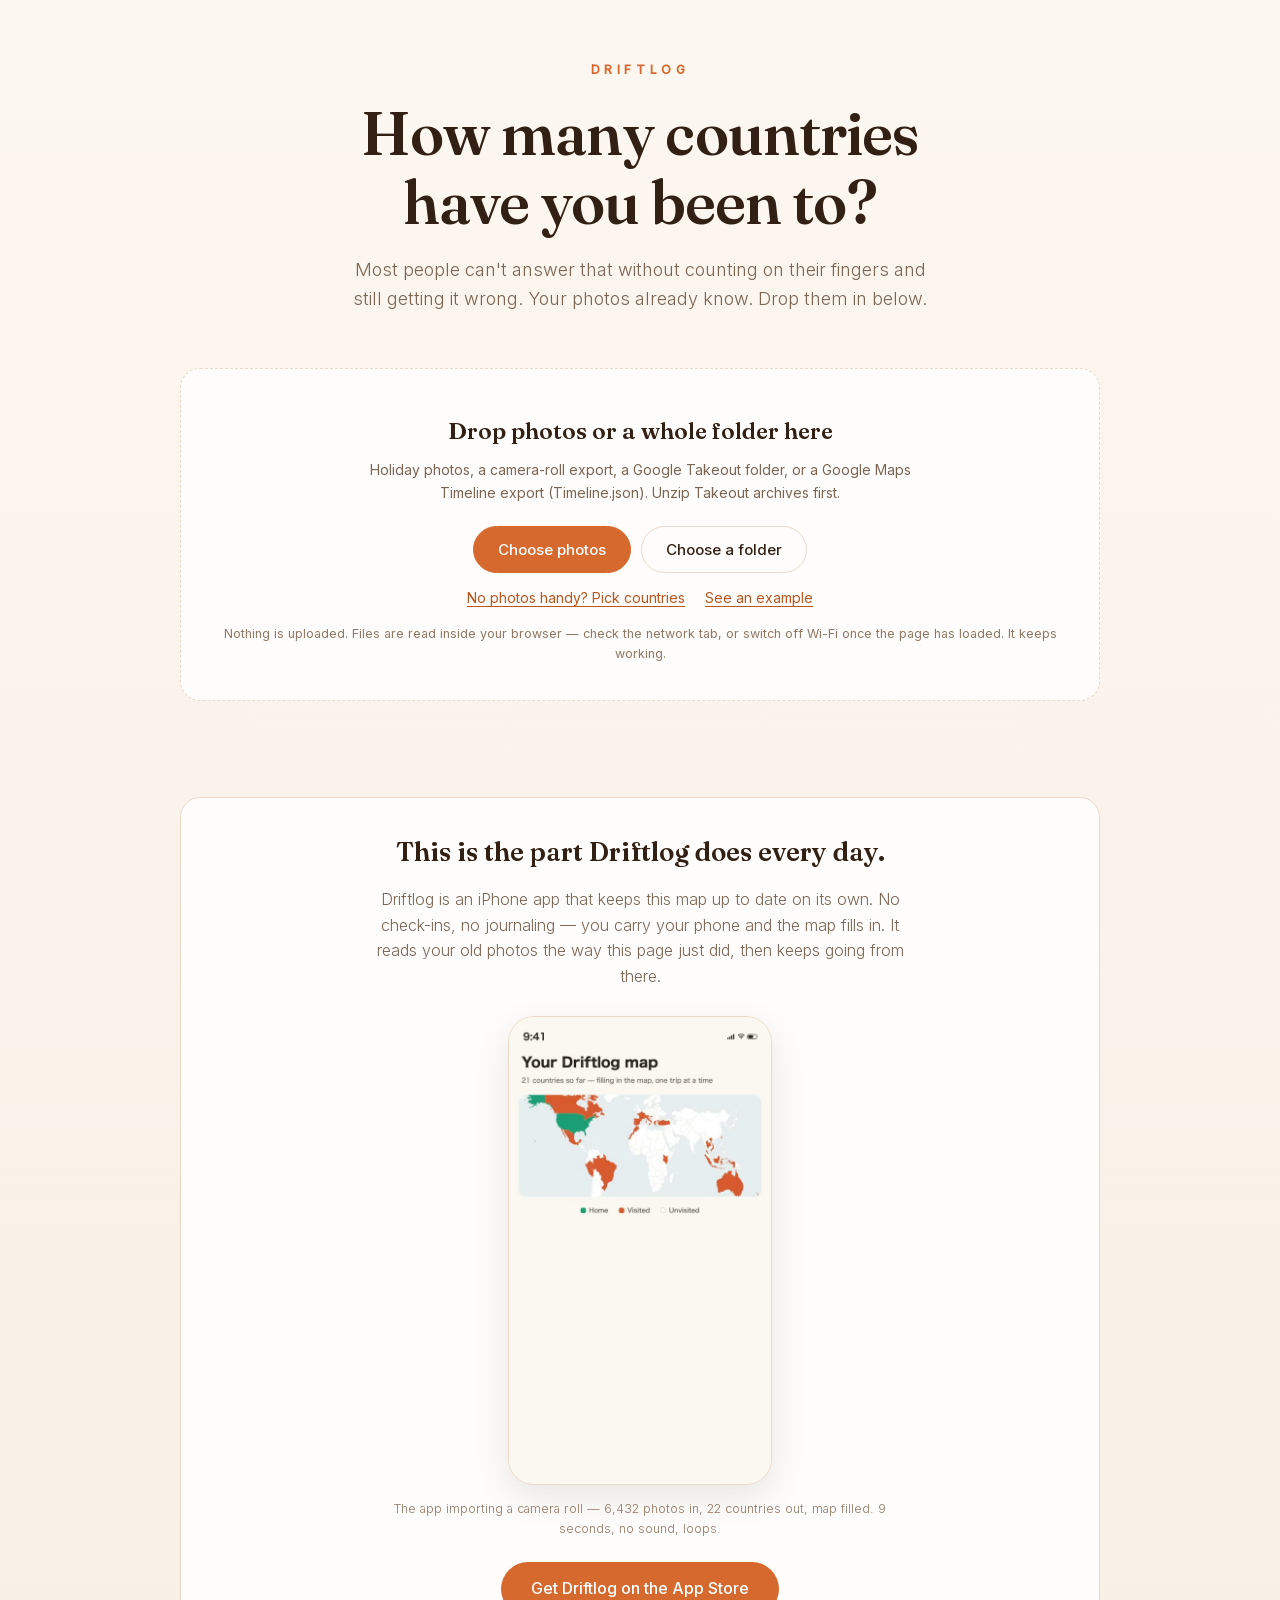
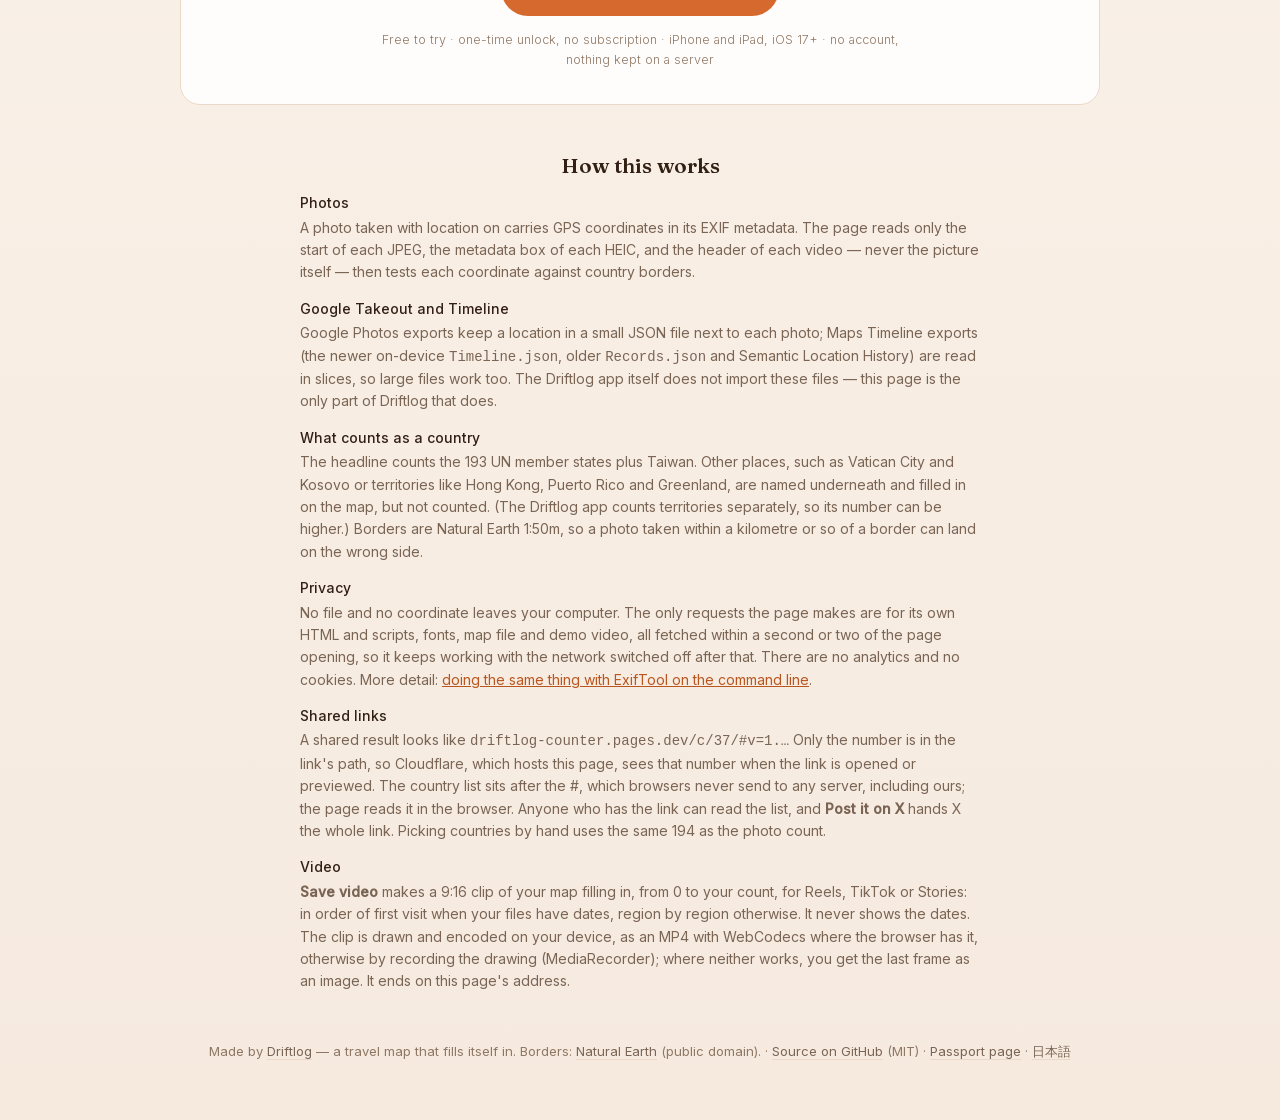
==== commit d2603151: "Video: a 9:16 clip of the map filling in, made on the device "Save video" under a result, under the " ====
--- a/index.html
+++ b/index.html
@@ -35,7 +35,7 @@
 <script type="application/ld+json">
 {"@context":"https://schema.org","@type":"FAQPage","mainEntity":[
 {"@type":"Question","name":"How can I find out how many countries I have been to?","acceptedAnswer":{"@type":"Answer","text":"Photos taken with location services switched on store GPS coordinates inside the file. This page reads those coordinates, works out which country each one falls in, and counts the distinct countries for you. A Google Maps Timeline export or a Google Takeout folder works the same way."}},
-{"@type":"Question","name":"Are my photos uploaded anywhere?","acceptedAnswer":{"@type":"Answer","text":"No. Files are read inside your browser and no file and no coordinate is sent to a server. The only requests the page makes are for itself and its script, its fonts, its map file and a short demo video of the app, which you can verify in the network tab. Once the page has loaded, it keeps working with the network switched off."}},
+{"@type":"Question","name":"Are my photos uploaded anywhere?","acceptedAnswer":{"@type":"Answer","text":"No. Files are read inside your browser and no file and no coordinate is sent to a server. The only requests the page makes are for itself and its scripts, its fonts, its map file and a short demo video of the app, which you can verify in the network tab. Once the page has loaded, it keeps working with the network switched off."}},
 {"@type":"Question","name":"Which files work?","acceptedAnswer":{"@type":"Answer","text":"JPEG and HEIC photos, TIFF-based raw files such as DNG, iPhone and Android videos, the JSON files in a Google Takeout (Google Photos) export, and Google Maps Timeline exports (Timeline.json, Records.json and Semantic Location History). Photos taken with location turned off contain no coordinates and cannot be counted."}},
 {"@type":"Question","name":"Can I use it on my iPhone?","acceptedAnswer":{"@type":"Answer","text":"Yes. Tap Choose photos, pick from your Photo Library and leave Location Is Included switched on, which is the default on recent iOS versions. For a whole library at once, the Driftlog app reads the location in your photo library directly. Android browsers remove the location from photos, so on Android use a Google Maps Timeline export instead."}},
 {"@type":"Question","name":"Is it free?","acceptedAnswer":{"@type":"Answer","text":"Yes, the page is free and needs no account. It is made by the developer of Driftlog, an iPhone app that keeps the same map up to date on its own."}}]}
@@ -204,6 +204,7 @@
       <button class="btn" id="cmpEdit" type="button">Change your countries</button>
     </div>
     <p class="passrow"><a class="btn" id="cmpPassport" href="/passport/">Make my passport page</a><span>A stamp for each of your countries, as a 9:16 image.</span></p>
+    <div id="cmpVid"></div>
     <p class="note linknote">Sending it back shares this image and your own link, <code id="cmpLink"></code>. Only your number is in its path; your country list sits after the #, which browsers never send to any server, including ours.</p>
     <p class="appline">Driftlog, an iPhone app, keeps a map like this up to date on its own. <a id="cmpApp" href="https://apps.apple.com/app/id6785328399?ppid=5a2b9909-a132-4847-9b8b-75121e8f78e1&amp;pt=129098692&amp;ct=en_share_recv&amp;mt=8" rel="noopener">See it on the App Store</a></p>
   </section>
@@ -222,6 +223,7 @@
       <button class="btn" id="again" type="button">Start over</button>
     </div>
     <p class="passrow" id="passRow" hidden><a class="btn" id="passLink" href="/passport/">Make my passport page</a><span>A stamp for each of your countries, as a 9:16 image.</span></p>
+    <div id="vidRow" hidden></div>
     <div class="sharemore" id="shareMore" hidden>
       <p class="note linknote">Your link: <code id="linkTail"></code><br>Only the number is in the link's path. Your country list sits after the #, which browsers never send to any server, including ours. Anyone you send the link to can read the list.</p>
       <p class="note"><a id="xpost" href="https://x.com/" target="_blank" rel="noopener">Post it on X</a> · this hands X the whole link, country list included.</p>
@@ -248,8 +250,9 @@
       <div><dt>Photos</dt><dd>A photo taken with location on carries GPS coordinates in its EXIF metadata. The page reads only the start of each JPEG, the metadata box of each HEIC, and the header of each video — never the picture itself — then tests each coordinate against country borders.</dd></div>
       <div><dt>Google Takeout and Timeline</dt><dd>Google Photos exports keep a location in a small JSON file next to each photo; Maps Timeline exports (the newer on-device <code>Timeline.json</code>, older <code>Records.json</code> and Semantic Location History) are read in slices, so large files work too. The Driftlog app itself does not import these files — this page is the only part of Driftlog that does.</dd></div>
       <div><dt>What counts as a country</dt><dd>The headline counts the 193 UN member states plus Taiwan. Other places, such as Vatican City and Kosovo or territories like Hong Kong, Puerto Rico and Greenland, are named underneath and filled in on the map, but not counted. (The Driftlog app counts territories separately, so its number can be higher.) Borders are Natural Earth 1:50m, so a photo taken within a kilometre or so of a border can land on the wrong side.</dd></div>
-      <div><dt>Privacy</dt><dd>No file and no coordinate leaves your computer. The only requests the page makes are for its own HTML and script, fonts, map file and demo video, all fetched within a second or two of the page opening, so it keeps working with the network switched off after that. There are no analytics and no cookies. More detail: <a href="https://driftlog-app.pages.dev/countries-from-your-photos/">doing the same thing with ExifTool on the command line</a>.</dd></div>
+      <div><dt>Privacy</dt><dd>No file and no coordinate leaves your computer. The only requests the page makes are for its own HTML and scripts, fonts, map file and demo video, all fetched within a second or two of the page opening, so it keeps working with the network switched off after that. There are no analytics and no cookies. More detail: <a href="https://driftlog-app.pages.dev/countries-from-your-photos/">doing the same thing with ExifTool on the command line</a>.</dd></div>
       <div><dt>Shared links</dt><dd>A shared result looks like <code>driftlog-counter.pages.dev/c/37/#v=1.…</code> Only the number is in the link's path, so Cloudflare, which hosts this page, sees that number when the link is opened or previewed. The country list sits after the #, which browsers never send to any server, including ours; the page reads it in the browser. Anyone who has the link can read the list, and <b>Post it on X</b> hands X the whole link. Picking countries by hand uses the same 194 as the photo count.</dd></div>
+      <div><dt>Video</dt><dd><b>Save video</b> makes a 9:16 clip of your map filling in, from 0 to your count, for Reels, TikTok or Stories: in order of first visit when your files have dates, region by region otherwise. It never shows the dates. The clip is drawn and encoded on your device, as an MP4 with WebCodecs where the browser has it, otherwise by recording the drawing (MediaRecorder); where neither works, you get the last frame as an image. It ends on this page's address.</dd></div>
     </dl>
   </section>
 
@@ -259,9 +262,11 @@
 </div>
 
 <script src="/kit.js"></script>
+<script src="/video.js"></script>
 <script>
 'use strict';
 const Kit = window.DriftlogKit;   // countries, result links, map and card drawing, sharing, the picker: /kit.js
+const Video = window.DriftlogVideo;   // the 9:16 clip of the map filling in, made on this device: /video.js
 const $ = s => document.querySelector(s);
 const statusEl = $('#status'), barEl = $('#bar'), barFill = $('#bar i');
 const IS_MOBILE = /iPhone|iPad|iPod|Android/i.test(navigator.userAgent) || (navigator.platform === 'MacIntel' && navigator.maxTouchPoints > 1);
@@ -690,15 +695,18 @@
   const src = example ? 'example' : fromPhotos && fromTimeline ? 'both' : fromTimeline ? 'timeline' : 'photos';
   const { codes, years: firstYears } = codesOf(agg);
   run.codes = codes; run.src = src; run.years = firstYears;
+  // The polygons the photos landed in, for the video to paint the same parts as the image (France without Guiana...).
+  run.hits = new Map([...agg].filter(([fi]) => FEATS[fi].k && FEATS[fi].a).map(([fi, a]) => [fi, a.hit]));
   Kit.drawResultCard($('#map'), FEATS, { hits: new Map([...agg.entries()].map(([fi, a]) => [fi, a.hit || new Set()])), n, src });
   prepareShare(n, src, codes);
   preparePassport(run);
+  prepareVideo(run);
   const res = $('#result');
   res.classList.toggle('example', !!example);
   res.classList.add('on');
   setStatus(example ? 'This is an example. Drop your own photos above to see yours.' : 'Done. Nothing left your browser.');
   // Opened from someone's link: counting your own photos goes straight on to the comparison.
-  if (RECV && !example){ MINE = { codes, src, years: firstYears }; showCompare(); }
+  if (RECV && !example){ MINE = { codes, src, years: firstYears, hits: run.hits }; showCompare(); }
   else scrollToEl(res);
 }
 const scrollToEl = el => el.scrollIntoView({ behavior: matchMedia('(prefers-reduced-motion: reduce)').matches ? 'auto' : 'smooth', block: 'start' });
@@ -728,6 +736,7 @@
   Kit.drawResultCard($('#map'), FEATS, { hits: Kit.hitsFromCodes(FEATS, codes), n, src });
   prepareShare(n, src, codes);
   preparePassport(lastRun);
+  prepareVideo(lastRun);
   const res = $('#result');
   res.classList.remove('example');
   res.classList.add('on');
@@ -794,6 +803,15 @@
   $('#passRow').hidden = !real;
   if (real) $('#passLink').href = passportHref(run);
 }
+// The 9:16 video: a real list only, as for the passport page. On the receiving end it is your own list, never theirs.
+const featsReady = () => loadCountries().then(() => FEATS);
+const resultVideo = Video.panel($('#vidRow'), { feats: featsReady });
+const cmpVideo = Video.panel($('#cmpVid'), { feats: featsReady });
+function prepareVideo(run){
+  const real = !run.example && run.codes && run.codes.size > 0;
+  $('#vidRow').hidden = !real;
+  resultVideo.set(real ? { codes: run.codes, years: run.years, src: run.src, base: run.base, hits: run.hits || null } : null);
+}
 $('#share').addEventListener('click', () => Kit.share(share, { button: $('#share'), setStatus }));
 $('#edit').addEventListener('click', () => {
   const run = lastRun;
@@ -854,6 +872,7 @@
   $('#cmpShare').textContent = Kit.canShare() ? 'Send it back' : 'Copy your link';
   $('#cmpLink').textContent = url.replace(/^https:\/\//, '');
   $('#cmpPassport').href = passportHref(MINE);
+  cmpVideo.set(MINE);
   $('#cmp').hidden = false;
   scrollToEl($('#cmp'));
 }
@@ -926,6 +945,7 @@
 $('#again').addEventListener('click', () => {
   $('#result').classList.remove('on', 'example'); setStatus(''); setProgress(null); share = null; $('#share').hidden = true;
   $('#shareMore').hidden = true; $('#appline').hidden = true; $('#edit').hidden = true; $('#passRow').hidden = true;
+  $('#vidRow').hidden = true; resultVideo.set(null);
   $('#fileInput').value = ''; $('#dirInput').value = '';
   (drop.hidden ? $('#recv') : drop).scrollIntoView({ block: 'center' });
 });
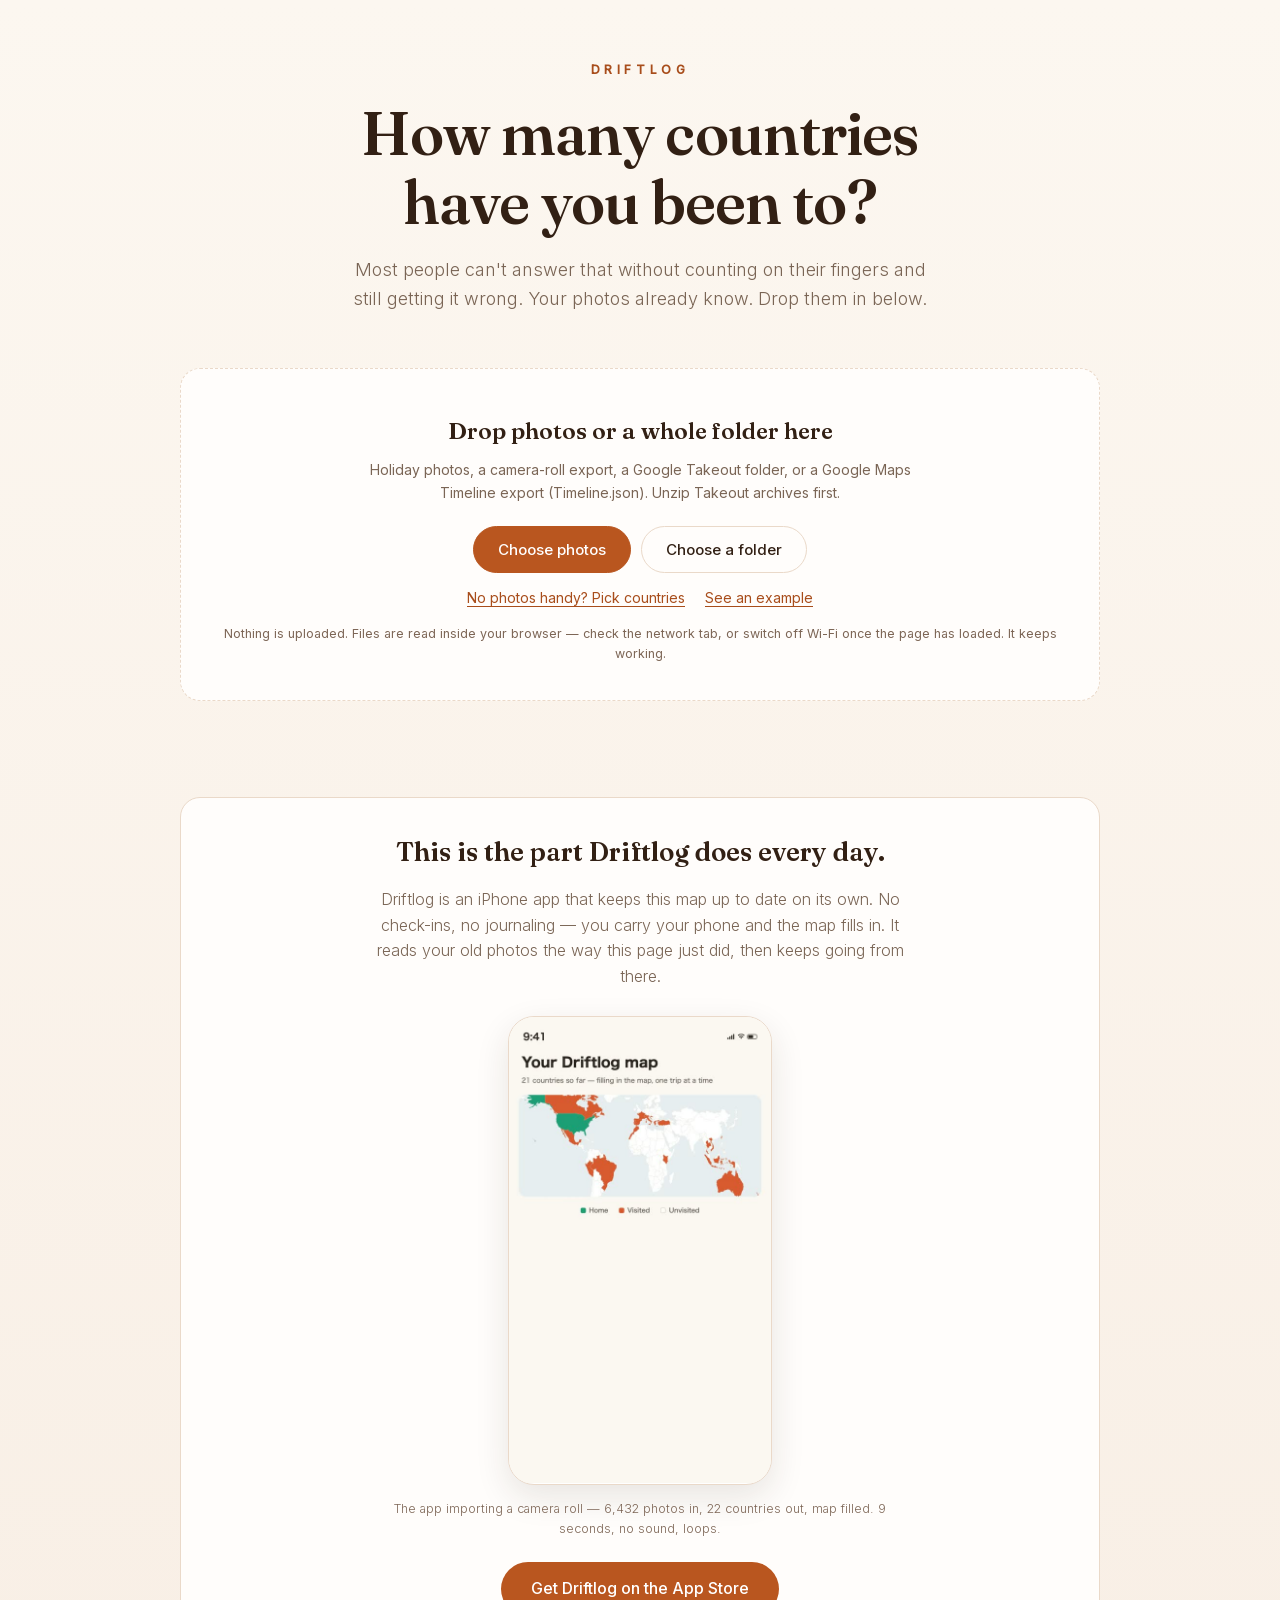
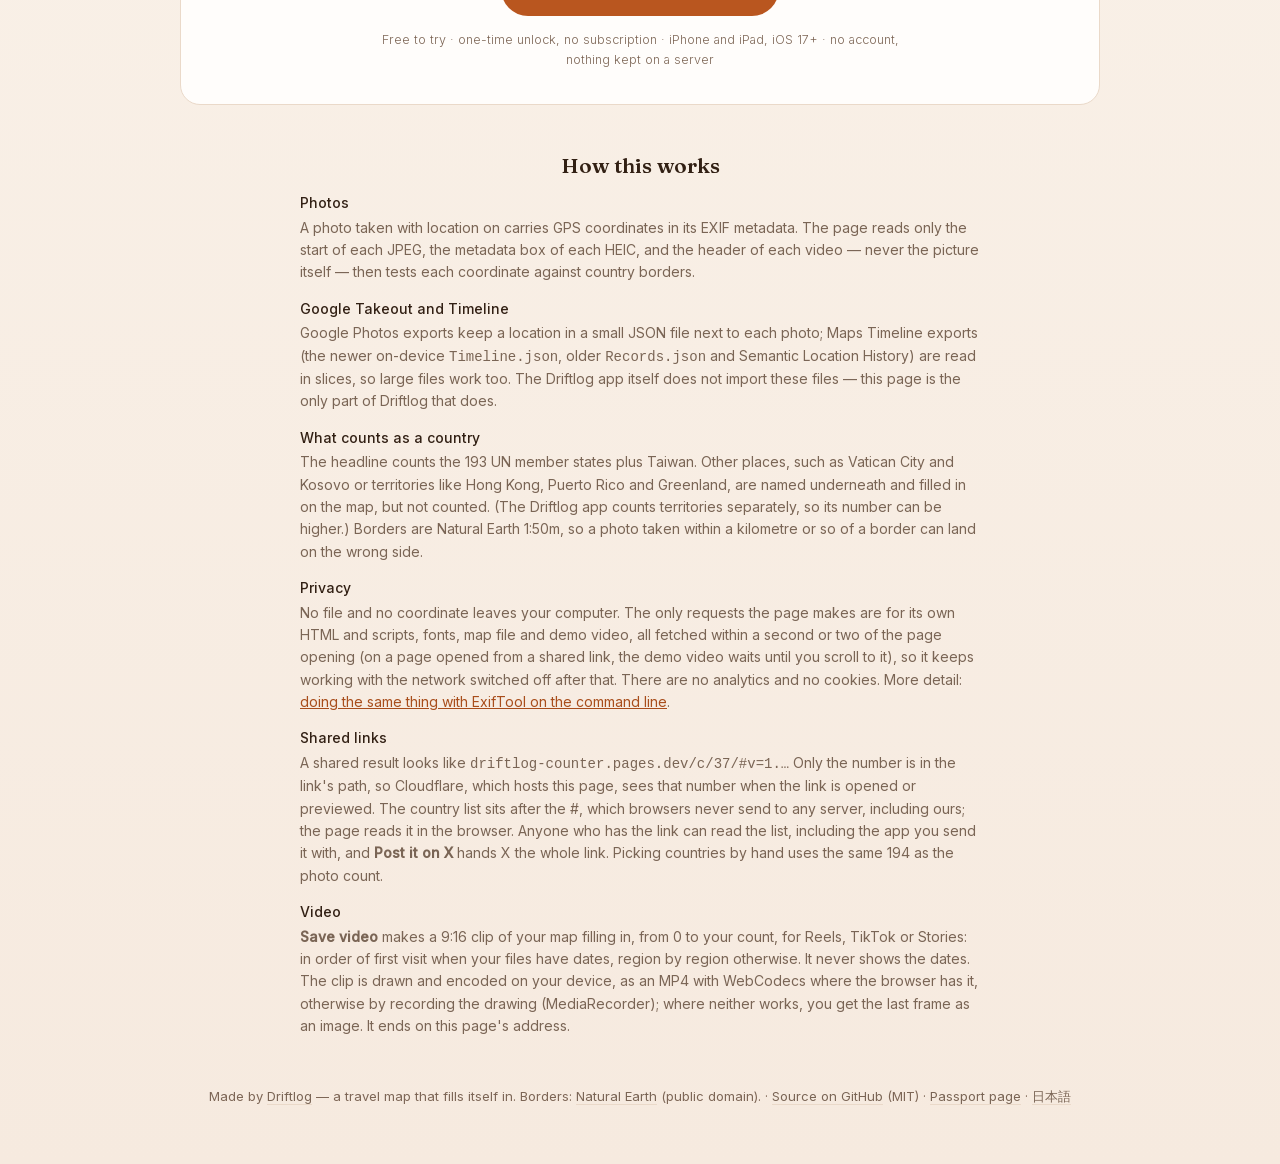
==== commit f08335cf: "Review fixes: captions after an edit, the picker on phones, contrast, focus - An edited list now say" ====
--- a/index.html
+++ b/index.html
@@ -10,6 +10,7 @@
 <link rel="alternate" hreflang="ja" href="https://zubotabi-counter.pages.dev/" />
 <link rel="alternate" hreflang="x-default" href="https://driftlog-counter.pages.dev/" />
 <meta name="apple-itunes-app" content="app-id=6785328399, affiliate-data=pt=129098692&amp;ct=en_counter_sb" />
+<script>/* Opened from a result link (/c/<N>/ forwards here with #v=1.…): the Smart App Banner is the receiving end too, like every App Store link on that screen. Set while the page is still being read; not checked on a real iPhone. */ if (/(?:^#|&|%26)v(?:=|%3D)/i.test(location.hash)) document.querySelector('meta[name="apple-itunes-app"]').content = 'app-id=6785328399, affiliate-data=pt=129098692&ct=en_share_recv';</script>
 <meta property="og:type" content="website" />
 <meta property="og:site_name" content="Driftlog" />
 <meta property="og:url" content="https://driftlog-counter.pages.dev/" />
@@ -43,16 +44,18 @@
 <link rel="stylesheet" href="/fonts.css" />
 <style>
   *{margin:0;padding:0;box-sizing:border-box}
+  /* Text contrast (WCAG AA, 4.5:1 on cream2, the darkest background): --muted2 for small notes, --accent-t for small
+     orange text and links, --accent-d under white text (buttons, picked chips). --accent is for large numbers and lines. */
   :root{
-    --cream:#FCF7F0; --cream2:#F6EADF; --ink:#322014; --muted:#7A6555; --muted2:#8F7765;
-    --accent:#D6692E; --accent-d:#B9561F; --line:#EAD9C9; --card:#FFFDFB; --tint:#FFF6EE;
+    --cream:#FCF7F0; --cream2:#F6EADF; --ink:#322014; --muted:#7A6555; --muted2:#7D6656;
+    --accent:#D6692E; --accent-d:#B9561F; --accent-t:#A84D1B; --line:#EAD9C9; --card:#FFFDFB; --tint:#FFF6EE;
   }
   html{-webkit-text-size-adjust:100%}
   body{font-family:"Inter",-apple-system,BlinkMacSystemFont,"Segoe UI",sans-serif;background:linear-gradient(180deg,var(--cream) 0%,var(--cream2) 100%);
     color:var(--ink);min-height:100vh;line-height:1.6}
   .wrap{max-width:960px;margin:0 auto;padding:0 20px}
   header{text-align:center;padding:60px 0 22px}
-  .kicker{font-size:12px;letter-spacing:.38em;font-weight:600;color:var(--accent);text-transform:uppercase}
+  .kicker{font-size:12px;letter-spacing:.38em;font-weight:600;color:var(--accent-t);text-transform:uppercase}
   h1{font-family:"Fraunces",Georgia,serif;font-weight:600;font-size:clamp(34px,6vw,60px);line-height:1.14;margin-top:20px;letter-spacing:-.015em;text-wrap:balance}
   .lead{font-weight:300;color:var(--muted);margin:20px auto 0;max-width:580px;font-size:clamp(15px,2.1vw,18px)}
   .drop{margin:32px 0 0;background:var(--card);border:1.5px dashed var(--line);border-radius:20px;padding:44px 24px 36px;text-align:center;
@@ -63,23 +66,23 @@
   .btns{display:flex;gap:10px;justify-content:center;flex-wrap:wrap;margin-top:22px}
   .btn{font-family:inherit;font-weight:500;font-size:15px;padding:13px 24px;border-radius:999px;cursor:pointer;
     border:1px solid var(--line);background:var(--card);color:var(--ink)}
-  .btn.primary{background:var(--accent);border-color:var(--accent);color:#fff}
-  .btn.primary:hover{background:var(--accent-d);border-color:var(--accent-d)}
+  .btn.primary{background:var(--accent-d);border-color:var(--accent-d);color:#fff}
+  .btn.primary:hover{background:var(--accent-t);border-color:var(--accent-t)}
   .btn:hover{border-color:var(--accent)}
   .btn:focus-visible,.linkbtn:focus-visible,a:focus-visible{outline:2px solid var(--accent);outline-offset:3px}
-  .linkbtn{font:inherit;font-size:14px;background:none;border:0;color:var(--accent-d);text-decoration:underline;text-underline-offset:3px;cursor:pointer;margin-top:16px}
+  .linkbtn{font:inherit;font-size:14px;background:none;border:0;color:var(--accent-t);text-decoration:underline;text-underline-offset:3px;cursor:pointer;margin-top:16px}
   .note{font-size:12.5px;color:var(--muted2);margin-top:14px}
   .mobile-note{display:none;margin:16px auto 0;max-width:520px;font-size:13.5px;color:var(--ink);background:var(--tint);border:1px solid var(--line);border-radius:12px;padding:12px 14px;text-align:left}
   .is-mobile .mobile-note{display:block}
   .is-mobile #pickDir{display:none}
   #status{text-align:center;color:var(--muted);font-size:14px;margin-top:18px;min-height:22px}
-  #status a{color:var(--accent-d)}
+  #status a{color:var(--accent-t)}
   .bar{height:4px;background:var(--line);border-radius:4px;overflow:hidden;max-width:420px;margin:10px auto 0;display:none}
   .bar.on{display:block}
   .bar i{display:block;height:100%;width:0;background:var(--accent);transition:width .2s}
   .result{display:none;margin-top:30px}
   .result.on{display:block}
-  .example-flag{display:none;text-align:center;margin-bottom:12px;font-size:12px;letter-spacing:.2em;font-weight:600;text-transform:uppercase;color:var(--accent-d)}
+  .example-flag{display:none;text-align:center;margin-bottom:12px;font-size:12px;letter-spacing:.2em;font-weight:600;text-transform:uppercase;color:var(--accent-t)}
   .result.example .example-flag{display:block}
   .count{text-align:center;margin-bottom:12px}
   .count .n{font-family:"Fraunces",Georgia,serif;font-weight:600;font-size:clamp(56px,13vw,110px);line-height:1;color:var(--accent);font-variant-numeric:tabular-nums}
@@ -95,8 +98,8 @@
   .pitch{margin:56px 0 0;background:var(--card);border:1px solid var(--line);border-radius:20px;padding:34px 28px;text-align:center}
   .pitch h3{font-family:"Fraunces",Georgia,serif;font-weight:600;font-size:26px;text-wrap:balance}
   .pitch p{color:var(--muted);font-weight:300;margin-top:14px;max-width:540px;margin-inline:auto}
-  .pitch .cta{display:inline-block;margin-top:22px;background:var(--accent);color:#fff;font-weight:500;padding:14px 30px;border-radius:999px;text-decoration:none}
-  .pitch .cta:hover{background:var(--accent-d)}
+  .pitch .cta{display:inline-block;margin-top:22px;background:var(--accent-d);color:#fff;font-weight:500;padding:14px 30px;border-radius:999px;text-decoration:none}
+  .pitch .cta:hover{background:var(--accent-t)}
   .pitch .sub{font-size:12.5px;color:var(--muted2);margin-top:14px}
   .demo{margin-top:26px}
   .demo video{width:100%;max-width:264px;aspect-ratio:9/16;display:block;margin:0 auto;background:#fff;
@@ -107,7 +110,7 @@
   .how dl{display:grid;gap:14px}
   .how dt{color:var(--ink);font-weight:500}
   .how dd{margin-top:2px}
-  .how a{color:var(--accent-d)}
+  .how a{color:var(--accent-t)}
   footer{text-align:center;padding:48px 0 60px;color:var(--muted2);font-size:13px}
   footer a{color:var(--muted);text-decoration:none;border-bottom:1px solid var(--line)}
   .alts{display:flex;gap:4px 20px;justify-content:center;flex-wrap:wrap;margin-top:14px}
@@ -121,8 +124,8 @@
   .recv canvas{margin-top:26px}
   .recv-mode header{display:none}
   .appline{text-align:center;font-size:14px;color:var(--muted);margin-top:16px}
-  .appline a{color:var(--accent-d)}
-  .sharemore a{color:var(--accent-d)}
+  .appline a{color:var(--accent-t)}
+  .sharemore a{color:var(--accent-t)}
   .cmp{margin-top:30px}
   .cmp h2{font-family:"Fraunces",Georgia,serif;font-weight:600;font-size:clamp(26px,4.4vw,34px);text-align:center;text-wrap:balance}
   .cmp-nums{display:grid;grid-template-columns:repeat(3,1fr);gap:10px;margin:18px auto 22px;max-width:620px;text-align:center}
@@ -196,16 +199,16 @@
       <div><h3>Only them <span id="hTheirs"></span></h3><div class="list" id="lTheirs"></div></div>
     </div>
     <h2 class="reply">Your reply</h2>
-    <p class="reply-sub">An image of both maps, written from you to them (“only me” is you), with your own link.</p>
+    <p class="reply-sub">An image of both maps for them, with your link. On it, “only me” means you.</p>
     <canvas id="cmpMap" width="1200" height="1500" role="img" aria-label="World map: countries you have both been to, only you, and only them, in three colours"></canvas>
     <div class="actions">
       <button class="btn primary" id="cmpShare" type="button">Send it back</button>
       <button class="btn" id="cmpSave" type="button">Save this image</button>
       <button class="btn" id="cmpEdit" type="button">Change your countries</button>
     </div>
-    <p class="passrow"><a class="btn" id="cmpPassport" href="/passport/">Make my passport page</a><span>A stamp for each of your countries, as a 9:16 image.</span></p>
+    <p class="passrow" id="cmpPassRow"><a class="btn" id="cmpPassport" href="/passport/">Make my passport page</a><span>A stamp for each of your countries, as a 9:16 image.</span></p>
     <div id="cmpVid"></div>
-    <p class="note linknote">Sending it back shares this image and your own link, <code id="cmpLink"></code>. Only your number is in its path; your country list sits after the #, which browsers never send to any server, including ours.</p>
+    <p class="note linknote">Sending it back shares this image and your own link, <code id="cmpLink"></code>. Only your number is in its path; your country list sits after the #, which browsers never send to any server, including ours. Whoever gets the link, and the app you send it with, can read the list.</p>
     <p class="appline">Driftlog, an iPhone app, keeps a map like this up to date on its own. <a id="cmpApp" href="https://apps.apple.com/app/id6785328399?ppid=5a2b9909-a132-4847-9b8b-75121e8f78e1&amp;pt=129098692&amp;ct=en_share_recv&amp;mt=8" rel="noopener">See it on the App Store</a></p>
   </section>
 
@@ -225,7 +228,7 @@
     <p class="passrow" id="passRow" hidden><a class="btn" id="passLink" href="/passport/">Make my passport page</a><span>A stamp for each of your countries, as a 9:16 image.</span></p>
     <div id="vidRow" hidden></div>
     <div class="sharemore" id="shareMore" hidden>
-      <p class="note linknote">Your link: <code id="linkTail"></code><br>Only the number is in the link's path. Your country list sits after the #, which browsers never send to any server, including ours. Anyone you send the link to can read the list.</p>
+      <p class="note linknote">Your link: <code id="linkTail"></code><br>Only the number is in the link's path. Your country list sits after the #, which browsers never send to any server, including ours. Anyone you send the link to, and the app you send it with, can read the list.</p>
       <p class="note"><a id="xpost" href="https://x.com/" target="_blank" rel="noopener">Post it on X</a> · this hands X the whole link, country list included.</p>
     </div>
     <p class="appline" id="appline" hidden>Driftlog, an iPhone app, keeps this map up to date on its own. <a href="https://apps.apple.com/app/id6785328399?ppid=5a2b9909-a132-4847-9b8b-75121e8f78e1&amp;pt=129098692&amp;ct=en_share&amp;mt=8" rel="noopener">See it on the App Store</a></p>
@@ -236,7 +239,7 @@
     <p>Driftlog is an iPhone app that keeps this map up to date on its own. No check-ins, no journaling — you carry your phone and the map fills in. It reads your old photos the way this page just did, then keeps going from there.</p>
     <div class="demo">
       <video id="demo" src="/app-demo.mp4" poster="/app-demo-poster.jpg"
-             muted loop playsinline autoplay preload="metadata"
+             muted loop playsinline preload="none"
              aria-label="The Driftlog app importing a camera roll: 22 trips found, the counter reaching 22 countries, and the world map filling in."></video>
       <p class="cap">The app importing a camera roll — 6,432 photos in, 22 countries out, map filled. 9 seconds, no sound, loops.</p>
     </div>
@@ -250,8 +253,8 @@
       <div><dt>Photos</dt><dd>A photo taken with location on carries GPS coordinates in its EXIF metadata. The page reads only the start of each JPEG, the metadata box of each HEIC, and the header of each video — never the picture itself — then tests each coordinate against country borders.</dd></div>
       <div><dt>Google Takeout and Timeline</dt><dd>Google Photos exports keep a location in a small JSON file next to each photo; Maps Timeline exports (the newer on-device <code>Timeline.json</code>, older <code>Records.json</code> and Semantic Location History) are read in slices, so large files work too. The Driftlog app itself does not import these files — this page is the only part of Driftlog that does.</dd></div>
       <div><dt>What counts as a country</dt><dd>The headline counts the 193 UN member states plus Taiwan. Other places, such as Vatican City and Kosovo or territories like Hong Kong, Puerto Rico and Greenland, are named underneath and filled in on the map, but not counted. (The Driftlog app counts territories separately, so its number can be higher.) Borders are Natural Earth 1:50m, so a photo taken within a kilometre or so of a border can land on the wrong side.</dd></div>
-      <div><dt>Privacy</dt><dd>No file and no coordinate leaves your computer. The only requests the page makes are for its own HTML and scripts, fonts, map file and demo video, all fetched within a second or two of the page opening, so it keeps working with the network switched off after that. There are no analytics and no cookies. More detail: <a href="https://driftlog-app.pages.dev/countries-from-your-photos/">doing the same thing with ExifTool on the command line</a>.</dd></div>
-      <div><dt>Shared links</dt><dd>A shared result looks like <code>driftlog-counter.pages.dev/c/37/#v=1.…</code> Only the number is in the link's path, so Cloudflare, which hosts this page, sees that number when the link is opened or previewed. The country list sits after the #, which browsers never send to any server, including ours; the page reads it in the browser. Anyone who has the link can read the list, and <b>Post it on X</b> hands X the whole link. Picking countries by hand uses the same 194 as the photo count.</dd></div>
+      <div><dt>Privacy</dt><dd>No file and no coordinate leaves your computer. The only requests the page makes are for its own HTML and scripts, fonts, map file and demo video, all fetched within a second or two of the page opening (on a page opened from a shared link, the demo video waits until you scroll to it), so it keeps working with the network switched off after that. There are no analytics and no cookies. More detail: <a href="https://driftlog-app.pages.dev/countries-from-your-photos/">doing the same thing with ExifTool on the command line</a>.</dd></div>
+      <div><dt>Shared links</dt><dd>A shared result looks like <code>driftlog-counter.pages.dev/c/37/#v=1.…</code> Only the number is in the link's path, so Cloudflare, which hosts this page, sees that number when the link is opened or previewed. The country list sits after the #, which browsers never send to any server, including ours; the page reads it in the browser. Anyone who has the link can read the list, including the app you send it with, and <b>Post it on X</b> hands X the whole link. Picking countries by hand uses the same 194 as the photo count.</dd></div>
       <div><dt>Video</dt><dd><b>Save video</b> makes a 9:16 clip of your map filling in, from 0 to your count, for Reels, TikTok or Stories: in order of first visit when your files have dates, region by region otherwise. It never shows the dates. The clip is drawn and encoded on your device, as an MP4 with WebCodecs where the browser has it, otherwise by recording the drawing (MediaRecorder); where neither works, you get the last frame as an image. It ends on this page's address.</dd></div>
     </dl>
   </section>
@@ -294,10 +297,13 @@
 });
 async function loadCountries(){
   if (FEATS) return;
-  // The map image is drawn on a canvas, which silently falls back to Georgia (old-style digits) if Fraunces is not loaded yet.
+  // The map file is asked for first and downloads while the fonts load: the map image is drawn on a canvas, which
+  // silently falls back to Georgia (old-style digits) if Fraunces is not loaded yet.
+  const req = fetchMap();
+  req.catch(() => {});
   if (document.fonts && document.fonts.load) await Promise.all(CANVAS_FONTS.map(f => document.fonts.load(f))).catch(() => {});
   setStatus('Loading the world map…');
-  const raw = await fetchMap().catch(() => { throw new Error('The map file did not load. Reload the page and try again.'); });
+  const raw = await req.catch(() => { throw new Error('The map file did not load. Reload the page and try again.'); });
   FEATS = Kit.decodeFeats(raw);
 }
 function inRing(x, y, r){
@@ -698,6 +704,7 @@
   // The polygons the photos landed in, for the video to paint the same parts as the image (France without Guiana...).
   run.hits = new Map([...agg].filter(([fi]) => FEATS[fi].k && FEATS[fi].a).map(([fi, a]) => [fi, a.hit]));
   Kit.drawResultCard($('#map'), FEATS, { hits: new Map([...agg.entries()].map(([fi, a]) => [fi, a.hit || new Set()])), n, src });
+  $('#map').setAttribute('aria-label', mapLabel(n, src));
   prepareShare(n, src, codes);
   preparePassport(run);
   prepareVideo(run);
@@ -710,6 +717,21 @@
   else scrollToEl(res);
 }
 const scrollToEl = el => el.scrollIntoView({ behavior: matchMedia('(prefers-reduced-motion: reduce)').matches ? 'auto' : 'smooth', block: 'start' });
+// The picker's buttons are gone once it closes, which would drop the keyboard back at the top of the page: move it to
+// what the picker led to (the count or a heading). The page scrolls there itself.
+function focusOn(el){
+  if (!el) return;
+  if (!el.hasAttribute('tabindex')) el.setAttribute('tabindex', '-1');
+  el.focus({ preventScroll: true });
+}
+// The result image for screen readers; the image itself says where the countries came from under the map.
+function mapLabel(n, src){
+  const cs = `${n} ${n === 1 ? 'country' : 'countries'}`;
+  return src === 'example' ? `Example world map with ${cs} filled in`
+    : src === 'tap' ? `World map with the ${cs} you picked filled in`
+    : src === 'edited' ? `World map with your ${cs} filled in, counted from your files and then edited by hand`
+    : `World map with the ${cs} found in your files filled in`;
+}
 // The 194 counted countries in a run (codes as in /kit.js), with the first year each one turned up.
 function codesOf(agg){
   const codes = new Set(), years = new Map();
@@ -733,7 +755,8 @@
   $('#list').innerHTML = Kit.chips(codes);
   $('#also').textContent = '';
   $('#stats').textContent = src === 'tap' ? 'Picked by hand from the 193 UN member states plus Taiwan.' : 'Counted from your files, then edited by hand.';
-  Kit.drawResultCard($('#map'), FEATS, { hits: Kit.hitsFromCodes(FEATS, codes), n, src });
+  Kit.drawResultCard($('#map'), FEATS, { hits: Kit.hitsFromCodes(FEATS, codes), n, src, base: lastRun.base });
+  $('#map').setAttribute('aria-label', mapLabel(n, src));
   prepareShare(n, src, codes);
   preparePassport(lastRun);
   prepareVideo(lastRun);
@@ -742,14 +765,16 @@
   res.classList.add('on');
   setStatus(n ? 'Your map is ready.' : 'No countries picked. Pick some to fill in the map.');
   // Opened from someone's link: editing the counted result keeps the comparison in step.
-  if (RECV){ MINE = { codes, src, years: lastRun.years, base: lastRun.base }; showCompare(); }
-  else scrollToEl(res);
+  if (RECV){ MINE = { codes, src, years: lastRun.years, base: lastRun.base }; showCompare(true); }
+  else { scrollToEl(res); focusOn($('#result .count')); }
 }
 const pickerEl = $('#picker');
-let pickerFrom = null;
-// opts as for Kit.picker; `from` is where to scroll back to on Cancel.
+let pickerFrom = null, pickerOpener = null;
+// opts as for Kit.picker; `from` is where to scroll back to on Cancel, and the button that opened it gets the keyboard back.
 function openPicker(opts){
   pickerFrom = opts.from || null;
+  const a = document.activeElement;
+  pickerOpener = a && a !== document.body ? a : null;
   Kit.picker(pickerEl, Object.assign({}, opts, {
     onCancel: () => closePicker(true),
     onDone: codes => { closePicker(false); opts.onDone(codes); },
@@ -761,6 +786,7 @@
   pickerEl.hidden = true;
   pickerEl.innerHTML = '';
   if (back && pickerFrom) scrollToEl(pickerFrom);
+  if (back && pickerOpener && pickerOpener.isConnected && pickerOpener.getClientRects().length) pickerOpener.focus({ preventScroll: true });
 }
 const sameSet = (a, b) => a.size === b.size && [...a].every(x => b.has(x));
 // A list changed by hand: a pick stays a pick, a count becomes "edited" and remembers what it was counted from
@@ -817,7 +843,7 @@
   const run = lastRun;
   if (!run || run.example || !run.codes) return;
   openPicker({ initial: run.codes, from: $('#result'), doneLabel: 'Update the map', onDone: codes => {
-    if (sameSet(codes, run.codes)) return scrollToEl($('#result'));
+    if (sameSet(codes, run.codes)){ scrollToEl($('#result')); return focusOn($('#result .count')); }
     const e = edited(run, codes);
     renderPicked(codes, e.src, e);
   } });
@@ -847,7 +873,7 @@
     alt: { label: 'Count mine from photos or a Google Maps Timeline file instead', onClick: showPhotoRoute },
     onDone: codes => {
       if (!MINE || !sameSet(codes, MINE.codes)) MINE = edited(MINE, codes);
-      showCompare();
+      showCompare(true);
     },
   });
 }
@@ -856,25 +882,32 @@
   $('#drop').hidden = false;
   scrollToEl($('#drop'));
 }
-async function showCompare(){
+// focus: true when it follows the picker (whose buttons are gone), so the keyboard lands on the comparison.
+async function showCompare(focus){
   try { await loadCountries(); } catch (e){ setStatus(e.message); return; }
-  setStatus('');
   const cmp = Kit.compare(MINE.codes, RECV.codes);
   for (const [key, list] of [['Both', cmp.both], ['Mine', cmp.onlyMine], ['Theirs', cmp.onlyTheirs]]){
     $('#n' + key).textContent = list.length;
     $('#h' + key).textContent = `(${list.length})`;
     $('#l' + key).innerHTML = list.length ? Kit.chips(list) : '<p class="none">None</p>';
   }
-  Kit.drawCompareCard($('#cmpMap'), FEATS, { cmp, mineSrc: MINE.src });
+  Kit.drawCompareCard($('#cmpMap'), FEATS, { cmp, mineSrc: MINE.src, mineBase: MINE.base });
   const url = Kit.resultUrl(MINE.codes);
   cmpShare = Kit.prepareShare($('#cmpMap'), { fileName: 'our-countries.png', url,
     text: `Both of us: ${cmp.both.length}. Only me: ${cmp.onlyMine.length}. Only you: ${cmp.onlyTheirs.length}. My map, to compare back:` });
   $('#cmpShare').textContent = Kit.canShare() ? 'Send it back' : 'Copy your link';
   $('#cmpLink').textContent = url.replace(/^https:\/\//, '');
-  $('#cmpPassport').href = passportHref(MINE);
-  cmpVideo.set(MINE);
+  // None of yours (nothing picked, or only places outside the 194 such as Hong Kong): as under the result, no
+  // passport page and no video. Sending back an empty map still works; it opens /c/0/.
+  const real = Kit.countOf(MINE.codes) > 0;
+  $('#cmpPassRow').hidden = !real;
+  $('#cmpVid').hidden = !real;
+  if (real) $('#cmpPassport').href = passportHref(MINE);
+  cmpVideo.set(real ? MINE : null);
   $('#cmp').hidden = false;
+  setStatus(`Compared: ${cmp.both.length} in both lists, ${cmp.onlyMine.length} only yours, ${cmp.onlyTheirs.length} only theirs.`);
   scrollToEl($('#cmp'));
+  if (focus) focusOn($('#cmp h2'));
 }
 $('#cmpBtn').addEventListener('click', pickMine);
 $('#recvPhotos').addEventListener('click', showPhotoRoute);
@@ -884,7 +917,7 @@
   if (!MINE) return;
   openPicker({ initial: MINE.codes, from: $('#cmp'), doneLabel: 'Compare', onDone: codes => {
     if (!sameSet(codes, MINE.codes)) MINE = edited(MINE, codes);
-    showCompare();
+    showCompare(true);
   } });
 });
 
@@ -962,9 +995,18 @@
   else if (link) setStatus('The list in that link could not be read, so here is the counter on its own.');
   window.addEventListener('hashchange', () => { const l = Kit.readLink(location.hash); if (l && l.codes) openShared(l); });
 }
+// The app demo below the fold is started from here (muted, looping), not by an autoplay attribute. On a page opened
+// from a result link the shared map comes first: the clip waits until it is nearly in view, so it does not share the
+// connection with the map file. With reduced motion it stays on its poster, with controls, and loads nothing.
 (() => {
   const v = $('#demo');
-  if (v && window.matchMedia && matchMedia('(prefers-reduced-motion: reduce)').matches){ v.removeAttribute('autoplay'); v.loop = false; v.controls = true; v.pause(); }
+  if (!v) return;
+  if (window.matchMedia && matchMedia('(prefers-reduced-motion: reduce)').matches){ v.loop = false; v.controls = true; return; }
+  const play = () => { const p = v.play(); if (p && p.catch) p.catch(() => {}); };
+  if (!RECV) return play();
+  if (typeof IntersectionObserver !== 'function') return window.addEventListener('load', play, { once: true });
+  const io = new IntersectionObserver(es => { if (es.some(e => e.isIntersecting)){ io.disconnect(); play(); } }, { rootMargin: '300px 0px' });
+  io.observe(v);
 })();
 </script>
 </body>
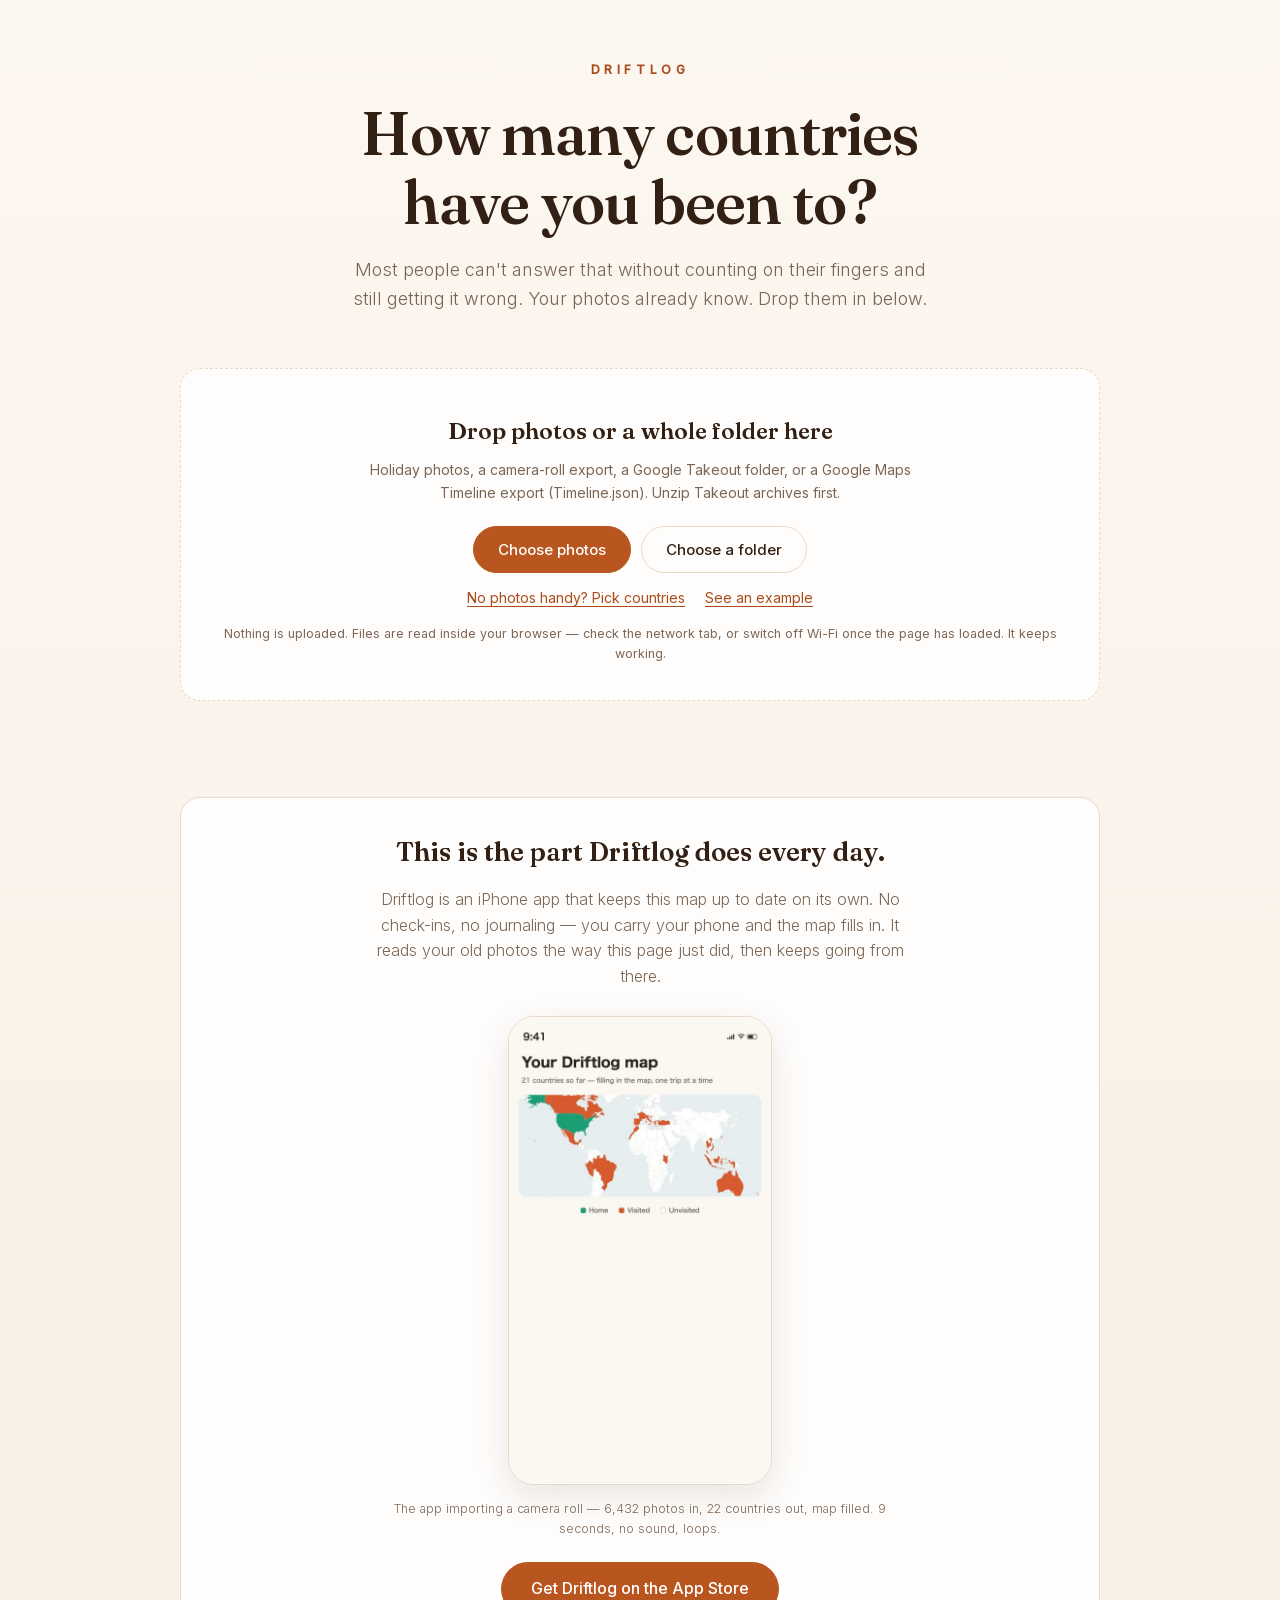
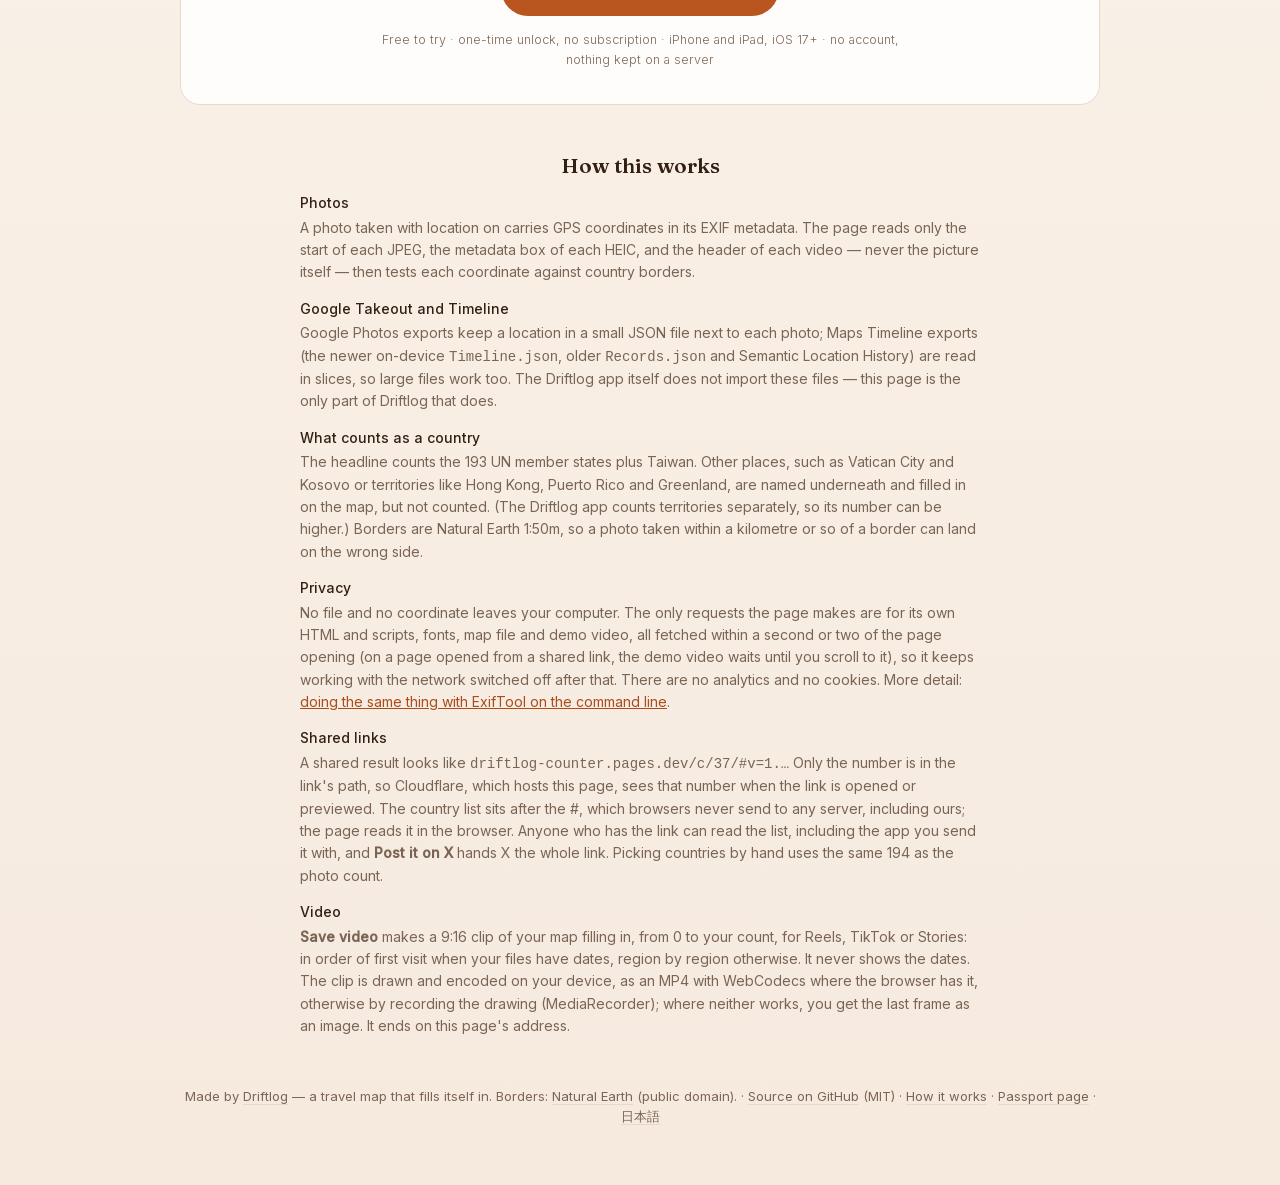
==== commit da0cece9: "Link the write-up from the footer and the README Co-Authored-By: Claude Opus 5.5 <noreply@anthropic." ====
--- a/index.html
+++ b/index.html
@@ -260,7 +260,7 @@
   </section>
 
   <footer>
-    Made by <a href="https://driftlog-app.pages.dev" rel="noopener">Driftlog</a> — a travel map that fills itself in. Borders: <a href="https://www.naturalearthdata.com/" rel="noopener">Natural Earth</a> (public domain). · <a href="https://github.com/anegogo/driftlog-counter" rel="noopener">Source on GitHub</a> (MIT) · <a href="/passport/">Passport page</a> · <a href="https://zubotabi-counter.pages.dev/" hreflang="ja" lang="ja">日本語</a>
+    Made by <a href="https://driftlog-app.pages.dev" rel="noopener">Driftlog</a> — a travel map that fills itself in. Borders: <a href="https://www.naturalearthdata.com/" rel="noopener">Natural Earth</a> (public domain). · <a href="https://github.com/anegogo/driftlog-counter" rel="noopener">Source on GitHub</a> (MIT) · <a href="https://driftlog-app.pages.dev/notes/counting-countries-in-the-browser/">How it works</a> · <a href="/passport/">Passport page</a> · <a href="https://zubotabi-counter.pages.dev/" hreflang="ja" lang="ja">日本語</a>
   </footer>
 </div>
 
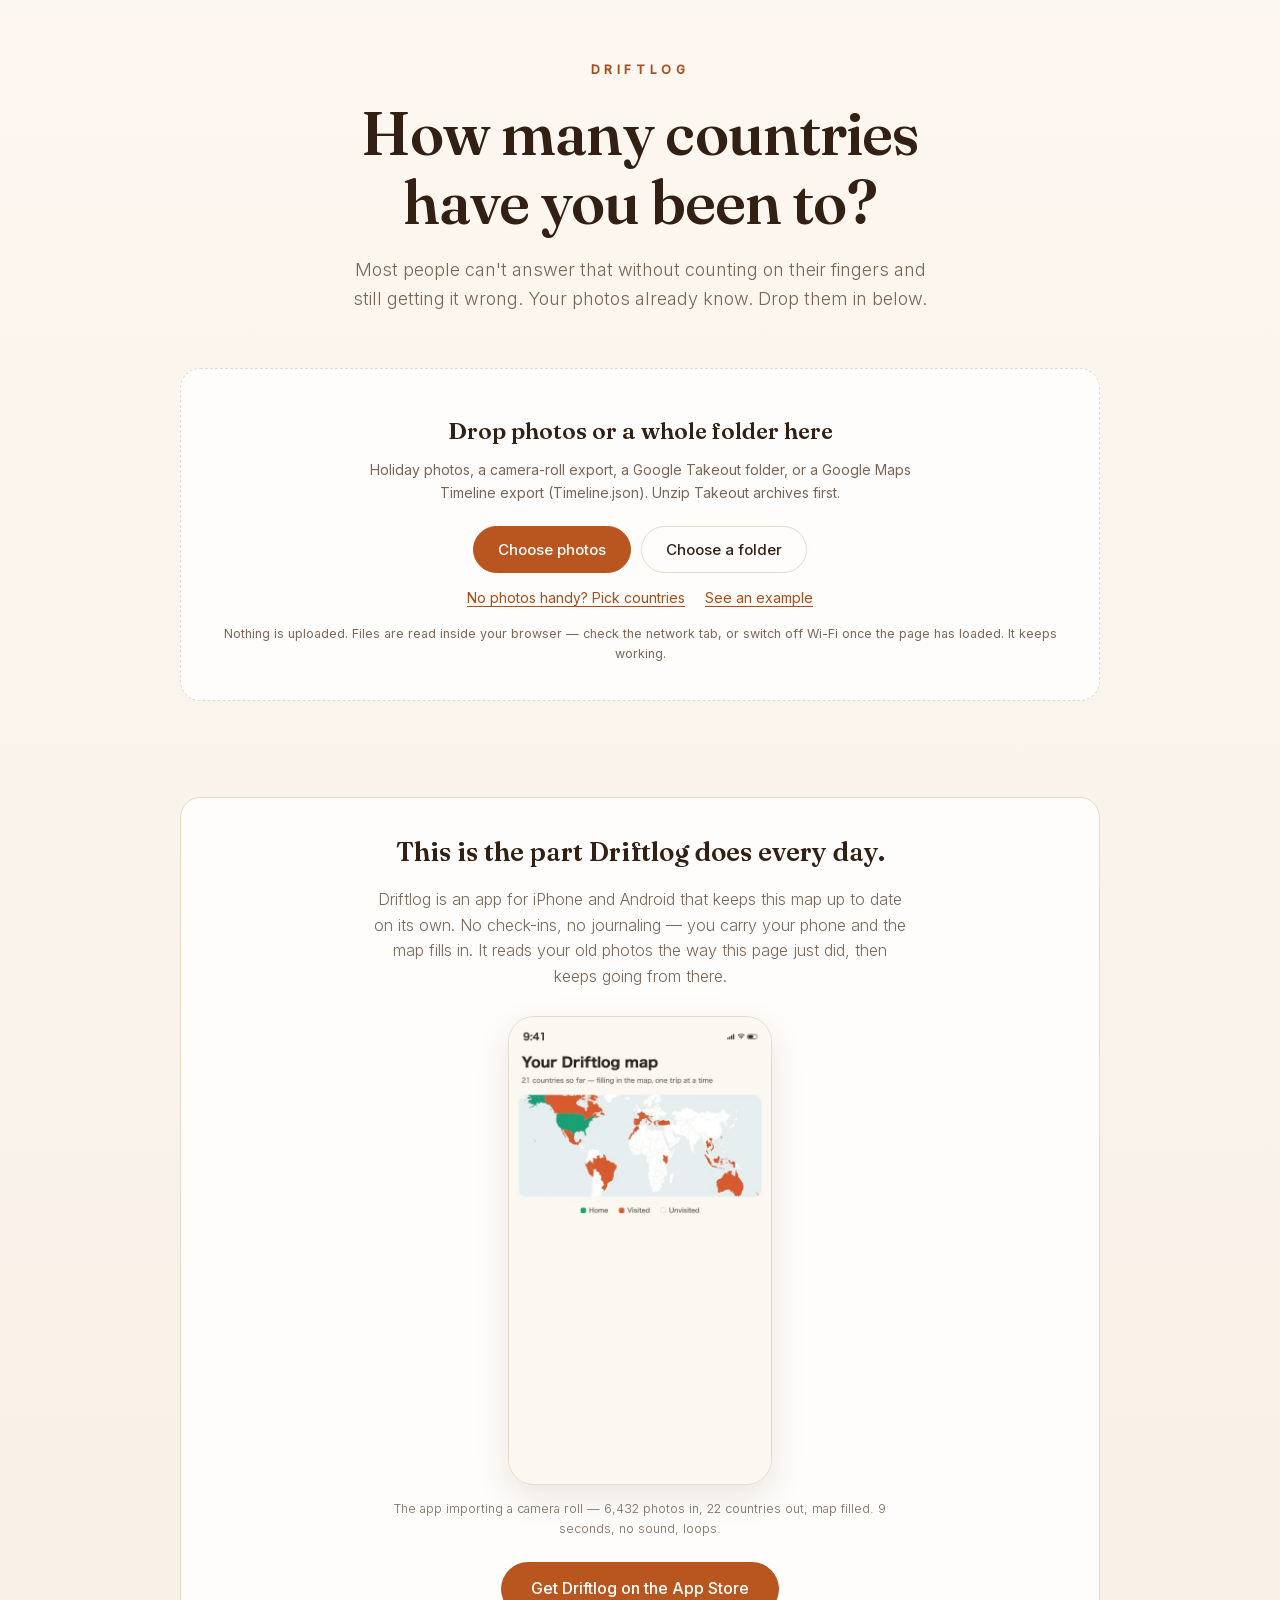
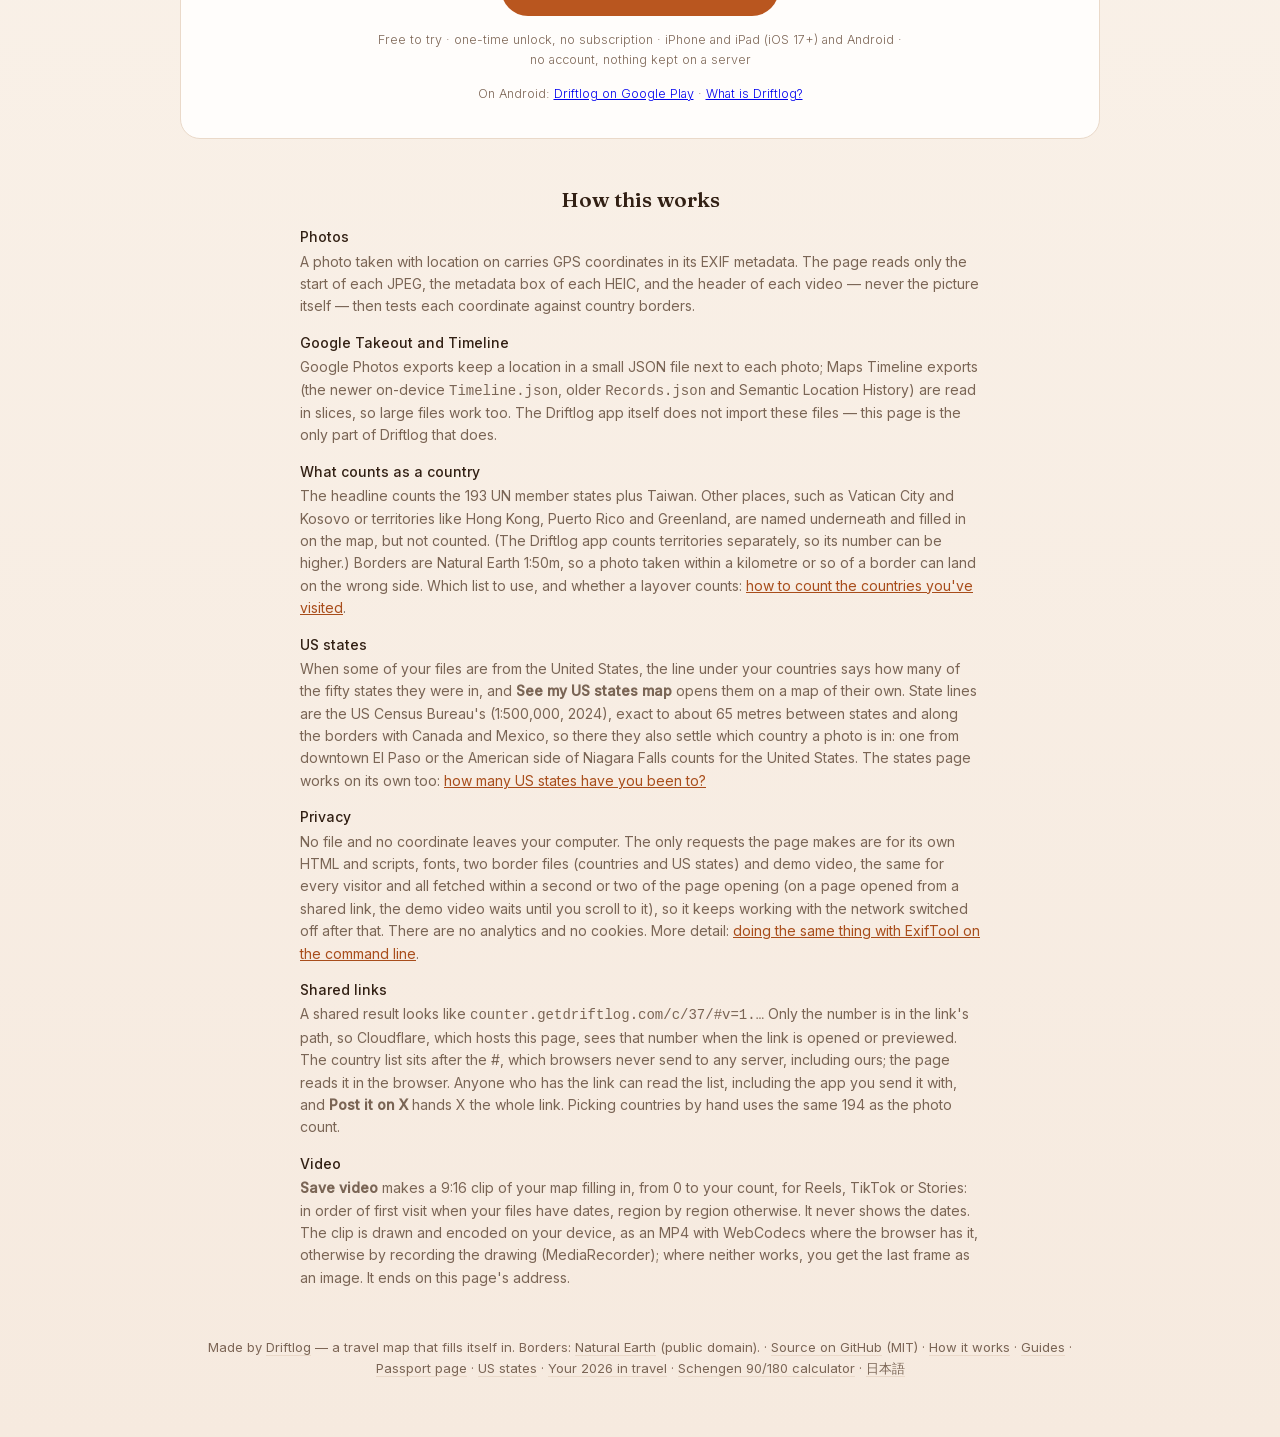
==== commit 44843deb: "Counter: the new address, US states under a result, Android - The site moved to counter.getdriftlog." ====
--- a/index.html
+++ b/index.html
@@ -4,29 +4,31 @@
 <meta charset="UTF-8" />
 <meta name="viewport" content="width=device-width, initial-scale=1" />
 <title>How many countries have you been to? — count them from your own photos</title>
+<link rel="icon" type="image/png" href="/img/icon-64.png" />
+<link rel="apple-touch-icon" href="/img/icon-180.png" />
 <meta name="description" content="Drop in your photos, a whole folder, a Google Takeout export or a Google Maps Timeline file, and see every country you've been to on a map. It runs in your browser — nothing is uploaded." />
-<link rel="canonical" href="https://driftlog-counter.pages.dev/" />
-<link rel="alternate" hreflang="en" href="https://driftlog-counter.pages.dev/" />
-<link rel="alternate" hreflang="ja" href="https://zubotabi-counter.pages.dev/" />
-<link rel="alternate" hreflang="x-default" href="https://driftlog-counter.pages.dev/" />
+<link rel="canonical" href="https://counter.getdriftlog.com/" />
+<link rel="alternate" hreflang="en" href="https://counter.getdriftlog.com/" />
+<link rel="alternate" hreflang="ja" href="https://ja-counter.getdriftlog.com/" />
+<link rel="alternate" hreflang="x-default" href="https://counter.getdriftlog.com/" />
 <meta name="apple-itunes-app" content="app-id=6785328399, affiliate-data=pt=129098692&amp;ct=en_counter_sb" />
 <script>/* Opened from a result link (/c/<N>/ forwards here with #v=1.…): the Smart App Banner is the receiving end too, like every App Store link on that screen. Set while the page is still being read; not checked on a real iPhone. */ if (/(?:^#|&|%26)v(?:=|%3D)/i.test(location.hash)) document.querySelector('meta[name="apple-itunes-app"]').content = 'app-id=6785328399, affiliate-data=pt=129098692&ct=en_share_recv';</script>
 <meta property="og:type" content="website" />
 <meta property="og:site_name" content="Driftlog" />
-<meta property="og:url" content="https://driftlog-counter.pages.dev/" />
+<meta property="og:url" content="https://counter.getdriftlog.com/" />
 <meta property="og:title" content="How many countries have you been to?" />
 <meta property="og:description" content="Drop in your photos and watch the map fill in. Nothing is uploaded — it all runs in your browser." />
-<meta property="og:image" content="https://driftlog-counter.pages.dev/og.png" />
+<meta property="og:image" content="https://counter.getdriftlog.com/og.png" />
 <meta property="og:image:width" content="1200" />
 <meta property="og:image:height" content="630" />
 <meta property="og:image:alt" content="How many countries have you been to? Drop in your photos and the map fills in." />
 <meta name="twitter:card" content="summary_large_image" />
 <meta name="twitter:title" content="How many countries have you been to?" />
 <meta name="twitter:description" content="Drop in your photos and watch the map fill in. Nothing is uploaded — it all runs in your browser." />
-<meta name="twitter:image" content="https://driftlog-counter.pages.dev/og.png" />
+<meta name="twitter:image" content="https://counter.getdriftlog.com/og.png" />
 <script type="application/ld+json">
 {"@context":"https://schema.org","@type":"WebApplication","name":"Driftlog Counter",
-"url":"https://driftlog-counter.pages.dev/","applicationCategory":"TravelApplication",
+"url":"https://counter.getdriftlog.com/","applicationCategory":"TravelApplication",
 "operatingSystem":"Any (runs in the browser)",
 "offers":{"@type":"Offer","price":"0","priceCurrency":"USD"},
 "description":"Counts how many countries you have been to from the GPS coordinates stored in your own photos, a Google Takeout export or a Google Maps Timeline export. Runs entirely in the browser: no upload, no account.",
@@ -36,10 +38,10 @@
 <script type="application/ld+json">
 {"@context":"https://schema.org","@type":"FAQPage","mainEntity":[
 {"@type":"Question","name":"How can I find out how many countries I have been to?","acceptedAnswer":{"@type":"Answer","text":"Photos taken with location services switched on store GPS coordinates inside the file. This page reads those coordinates, works out which country each one falls in, and counts the distinct countries for you. A Google Maps Timeline export or a Google Takeout folder works the same way."}},
-{"@type":"Question","name":"Are my photos uploaded anywhere?","acceptedAnswer":{"@type":"Answer","text":"No. Files are read inside your browser and no file and no coordinate is sent to a server. The only requests the page makes are for itself and its scripts, its fonts, its map file and a short demo video of the app, which you can verify in the network tab. Once the page has loaded, it keeps working with the network switched off."}},
+{"@type":"Question","name":"Are my photos uploaded anywhere?","acceptedAnswer":{"@type":"Answer","text":"No. Files are read inside your browser and no file and no coordinate is sent to a server. The only requests the page makes are for itself and its scripts, its fonts, its two border files (countries and US states) and a short demo video of the app, which you can verify in the network tab. Once the page has loaded, it keeps working with the network switched off."}},
 {"@type":"Question","name":"Which files work?","acceptedAnswer":{"@type":"Answer","text":"JPEG and HEIC photos, TIFF-based raw files such as DNG, iPhone and Android videos, the JSON files in a Google Takeout (Google Photos) export, and Google Maps Timeline exports (Timeline.json, Records.json and Semantic Location History). Photos taken with location turned off contain no coordinates and cannot be counted."}},
-{"@type":"Question","name":"Can I use it on my iPhone?","acceptedAnswer":{"@type":"Answer","text":"Yes. Tap Choose photos, pick from your Photo Library and leave Location Is Included switched on, which is the default on recent iOS versions. For a whole library at once, the Driftlog app reads the location in your photo library directly. Android browsers remove the location from photos, so on Android use a Google Maps Timeline export instead."}},
-{"@type":"Question","name":"Is it free?","acceptedAnswer":{"@type":"Answer","text":"Yes, the page is free and needs no account. It is made by the developer of Driftlog, an iPhone app that keeps the same map up to date on its own."}}]}
+{"@type":"Question","name":"Can I use it on my iPhone?","acceptedAnswer":{"@type":"Answer","text":"Yes. Tap Choose photos, pick from your Photo Library and leave Location Is Included switched on, which is the default on recent iOS versions. To select many photos at once, put a finger on the first photo, slide it sideways and keep going down; each batch you pick adds to your map. For a whole library at once, the Driftlog app reads the location in your photo library directly. Android browsers remove the location from photos, so on Android use a Google Maps Timeline export instead."}},
+{"@type":"Question","name":"Is it free?","acceptedAnswer":{"@type":"Answer","text":"Yes, the page is free and needs no account. It is made by the developer of Driftlog, an app for iPhone and Android that keeps the same map up to date on its own."}}]}
 </script>
 <link rel="stylesheet" href="/fonts.css" />
 <style>
@@ -75,6 +77,27 @@
   .mobile-note{display:none;margin:16px auto 0;max-width:520px;font-size:13.5px;color:var(--ink);background:var(--tint);border:1px solid var(--line);border-radius:12px;padding:12px 14px;text-align:left}
   .is-mobile .mobile-note{display:block}
   .is-mobile #pickDir{display:none}
+  /* iPhone and iPad: how to select many photos at once in the photo picker (drag across, then down; the grid scrolls
+     on at the bottom edge). The finger goes across the top row and down, and the photos it passes get the blue tick. */
+  .ios-tip{display:none;align-items:center;gap:14px;max-width:440px;margin:18px auto 0;text-align:left;font-size:13.5px;color:var(--muted)}
+  .is-ios .ios-tip{display:flex}
+  .ios-tip b{color:var(--ink);font-weight:600}
+  .ios-tip svg{flex:none;width:60px;height:60px}
+  .ios-tip .ph{fill:var(--line)}
+  .ios-tip .tr{fill:none;stroke:var(--accent);stroke-width:1.6;stroke-linecap:round;stroke-linejoin:round;opacity:.45}
+  .ios-tip .k{opacity:0;animation:4s linear infinite}
+  .ios-tip .k circle{fill:#0A84FF;stroke:#fff;stroke-width:1}
+  .ios-tip .k path{fill:none;stroke:#fff;stroke-width:1.3;stroke-linecap:round;stroke-linejoin:round}
+  .ios-tip .fg{fill:var(--accent);fill-opacity:.5;stroke:#fff;stroke-width:1.5;animation:tip-fg 4s linear infinite}
+  .ios-tip .k0{animation-name:tip-k0} .ios-tip .k1{animation-name:tip-k1} .ios-tip .k2{animation-name:tip-k2}
+  .ios-tip .k3{animation-name:tip-k3} .ios-tip .k4{animation-name:tip-k4}
+  @keyframes tip-fg{0%{transform:translate(0,0);opacity:0}8%{transform:translate(0,0);opacity:1}36%{transform:translate(46px,0)}66%,84%{transform:translate(46px,46px);opacity:1}92%,100%{transform:translate(46px,46px);opacity:0}}
+  @keyframes tip-k0{0%,8%{opacity:0}9%,93%{opacity:1}94%,100%{opacity:0}}
+  @keyframes tip-k1{0%,21%{opacity:0}22%,93%{opacity:1}94%,100%{opacity:0}}
+  @keyframes tip-k2{0%,34%{opacity:0}35%,93%{opacity:1}94%,100%{opacity:0}}
+  @keyframes tip-k3{0%,50%{opacity:0}51%,93%{opacity:1}94%,100%{opacity:0}}
+  @keyframes tip-k4{0%,64%{opacity:0}65%,93%{opacity:1}94%,100%{opacity:0}}
+  @media (prefers-reduced-motion: reduce){ .ios-tip .k{animation:none;opacity:1} .ios-tip .fg{animation:none;opacity:0} }
   #status{text-align:center;color:var(--muted);font-size:14px;margin-top:18px;min-height:22px}
   #status a{color:var(--accent-t)}
   .bar{height:4px;background:var(--line);border-radius:4px;overflow:hidden;max-width:420px;margin:10px auto 0;display:none}
@@ -173,13 +196,32 @@
       <button class="btn primary" id="pickFiles" type="button">Choose photos</button>
       <button class="btn" id="pickDir" type="button">Choose a folder</button>
     </div>
+    <div class="ios-tip" id="iosTip">
+      <svg viewBox="0 0 70 70" aria-hidden="true">
+        <rect class="ph" x="2" y="2" width="20" height="20" rx="3"/><rect class="ph" x="25" y="2" width="20" height="20" rx="3"/><rect class="ph" x="48" y="2" width="20" height="20" rx="3"/>
+        <rect class="ph" x="2" y="25" width="20" height="20" rx="3"/><rect class="ph" x="25" y="25" width="20" height="20" rx="3"/><rect class="ph" x="48" y="25" width="20" height="20" rx="3"/>
+        <rect class="ph" x="2" y="48" width="20" height="20" rx="3"/><rect class="ph" x="25" y="48" width="20" height="20" rx="3"/><rect class="ph" x="48" y="48" width="20" height="20" rx="3"/>
+        <path class="tr" d="M12 12H58V58M54.5 54.5 58 58l3.5-3.5"/>
+        <g class="k k0"><circle cx="17" cy="17" r="4.2"/><path d="M15.1 17.1l1.3 1.4 2.6-2.8"/></g>
+        <g class="k k1"><circle cx="40" cy="17" r="4.2"/><path d="M38.1 17.1l1.3 1.4 2.6-2.8"/></g>
+        <g class="k k2"><circle cx="63" cy="17" r="4.2"/><path d="M61.1 17.1l1.3 1.4 2.6-2.8"/></g>
+        <g class="k k3"><circle cx="17" cy="40" r="4.2"/><path d="M15.1 40.1l1.3 1.4 2.6-2.8"/></g>
+        <g class="k k3"><circle cx="40" cy="40" r="4.2"/><path d="M38.1 40.1l1.3 1.4 2.6-2.8"/></g>
+        <g class="k k3"><circle cx="63" cy="40" r="4.2"/><path d="M61.1 40.1l1.3 1.4 2.6-2.8"/></g>
+        <g class="k k4"><circle cx="17" cy="63" r="4.2"/><path d="M15.1 63.1l1.3 1.4 2.6-2.8"/></g>
+        <g class="k k4"><circle cx="40" cy="63" r="4.2"/><path d="M38.1 63.1l1.3 1.4 2.6-2.8"/></g>
+        <g class="k k4"><circle cx="63" cy="63" r="4.2"/><path d="M61.1 63.1l1.3 1.4 2.6-2.8"/></g>
+        <circle class="fg" cx="12" cy="12" r="6.5"/>
+      </svg>
+      <p><b>Select lots at once:</b> in the photo picker, put a finger on the first photo and slide it sideways, then keep going down. Hold it at the bottom edge and the picker scrolls on, selecting as it goes.</p>
+    </div>
     <div class="alts">
       <button class="linkbtn" id="pickBtn" type="button">No photos handy? Pick countries</button>
       <button class="linkbtn" id="exampleBtn" type="button">See an example</button>
     </div>
     <input type="file" id="fileInput" multiple hidden accept="image/*,video/*,.heic,.heif,.dng,.tif,.tiff,.json,application/json" />
     <input type="file" id="dirInput" hidden webkitdirectory multiple />
-    <p class="mobile-note" id="mobileNote">On iPhone: tap <b>Choose photos</b>, pick from your Photo Library and leave <b>“Location Is Included”</b> on (it is by default). A few hundred photos at a time works well; for your whole library, the <a href="#app">Driftlog app</a> reads it directly. Exported your Google Maps Timeline? Tap <b>Choose photos</b> → <b>Choose Files</b> and pick <code>location-history.json</code> (<a href="https://driftlog-app.pages.dev/google-maps-timeline-countries/">how to export it</a>).</p>
+    <p class="mobile-note" id="mobileNote">On iPhone: tap <b>Choose photos</b>, pick from your Photo Library and leave <b>“Location Is Included”</b> on (it is by default). A few hundred photos at a time works well, and each batch adds to your map (<b>Add more photos</b> under it); for your whole library at once, the <a href="#app">Driftlog app</a> reads it directly. Exported your Google Maps Timeline? Tap <b>Choose photos</b> → <b>Choose Files</b> and pick <code>location-history.json</code> (<a href="https://getdriftlog.com/google-maps-timeline-countries/">how to export it</a>).</p>
     <p class="note">Nothing is uploaded. Files are read inside your browser — check the network tab, or switch off Wi-Fi once the page has loaded. It keeps working.</p>
   </section>
   <section id="picker" hidden aria-label="Pick countries"></section>
@@ -209,7 +251,7 @@
     <p class="passrow" id="cmpPassRow"><a class="btn" id="cmpPassport" href="/passport/">Make my passport page</a><span>A stamp for each of your countries, as a 9:16 image.</span></p>
     <div id="cmpVid"></div>
     <p class="note linknote">Sending it back shares this image and your own link, <code id="cmpLink"></code>. Only your number is in its path; your country list sits after the #, which browsers never send to any server, including ours. Whoever gets the link, and the app you send it with, can read the list.</p>
-    <p class="appline">Driftlog, an iPhone app, keeps a map like this up to date on its own. <a id="cmpApp" href="https://apps.apple.com/app/id6785328399?ppid=5a2b9909-a132-4847-9b8b-75121e8f78e1&amp;pt=129098692&amp;ct=en_share_recv&amp;mt=8" rel="noopener">See it on the App Store</a></p>
+    <p class="appline">Driftlog, an app for iPhone and Android, keeps a map like this up to date on its own. <a id="cmpApp" href="https://apps.apple.com/app/id6785328399?ppid=5a2b9909-a132-4847-9b8b-75121e8f78e1&amp;pt=129098692&amp;ct=en_share_recv&amp;mt=8" rel="noopener">See it on the App Store</a></p>
   </section>
 
   <section class="result" id="result" aria-label="Your countries">
@@ -221,22 +263,24 @@
     <p class="stats" id="stats"></p>
     <div class="actions">
       <button class="btn primary" id="share" type="button" hidden>Share</button>
+      <button class="btn" id="addMore" type="button" hidden>Add more photos</button>
       <button class="btn" id="save" type="button">Save this image</button>
       <button class="btn" id="edit" type="button" hidden>Edit countries</button>
       <button class="btn" id="again" type="button">Start over</button>
     </div>
     <p class="passrow" id="passRow" hidden><a class="btn" id="passLink" href="/passport/">Make my passport page</a><span>A stamp for each of your countries, as a 9:16 image.</span></p>
+    <p class="passrow" id="usRow" hidden><a class="btn" id="usLink" href="/us/">See my US states map</a><span id="usText"></span></p>
     <div id="vidRow" hidden></div>
     <div class="sharemore" id="shareMore" hidden>
       <p class="note linknote">Your link: <code id="linkTail"></code><br>Only the number is in the link's path. Your country list sits after the #, which browsers never send to any server, including ours. Anyone you send the link to, and the app you send it with, can read the list.</p>
       <p class="note"><a id="xpost" href="https://x.com/" target="_blank" rel="noopener">Post it on X</a> · this hands X the whole link, country list included.</p>
     </div>
-    <p class="appline" id="appline" hidden>Driftlog, an iPhone app, keeps this map up to date on its own. <a href="https://apps.apple.com/app/id6785328399?ppid=5a2b9909-a132-4847-9b8b-75121e8f78e1&amp;pt=129098692&amp;ct=en_share&amp;mt=8" rel="noopener">See it on the App Store</a></p>
+    <p class="appline" id="appline" hidden>Driftlog, an app for iPhone and Android, keeps this map up to date on its own. <a href="https://apps.apple.com/app/id6785328399?ppid=5a2b9909-a132-4847-9b8b-75121e8f78e1&amp;pt=129098692&amp;ct=en_share&amp;mt=8" rel="noopener">See it on the App Store</a></p>
   </section>
 
   <section class="pitch" id="app">
     <h3>This is the part Driftlog does every day.</h3>
-    <p>Driftlog is an iPhone app that keeps this map up to date on its own. No check-ins, no journaling — you carry your phone and the map fills in. It reads your old photos the way this page just did, then keeps going from there.</p>
+    <p>Driftlog is an app for iPhone and Android that keeps this map up to date on its own. No check-ins, no journaling — you carry your phone and the map fills in. It reads your old photos the way this page just did, then keeps going from there.</p>
     <div class="demo">
       <video id="demo" src="/app-demo.mp4" poster="/app-demo-poster.jpg"
              muted loop playsinline preload="none"
@@ -244,7 +288,8 @@
       <p class="cap">The app importing a camera roll — 6,432 photos in, 22 countries out, map filled. 9 seconds, no sound, loops.</p>
     </div>
     <a class="cta" id="appLink" href="https://apps.apple.com/app/id6785328399?ppid=5a2b9909-a132-4847-9b8b-75121e8f78e1&amp;pt=129098692&amp;ct=en_counter&amp;mt=8" rel="noopener">Get Driftlog on the App Store</a>
-    <p class="sub">Free to try · one-time unlock, no subscription · iPhone and iPad, iOS 17+ · no account, nothing kept on a server</p>
+    <p class="sub">Free to try · one-time unlock, no subscription · iPhone and iPad (iOS 17+) and Android · no account, nothing kept on a server</p>
+    <p class="sub">On Android: <a href="https://play.google.com/store/apps/details?id=com.shioristudio.zubotabi" rel="noopener">Driftlog on Google Play</a> · <a href="https://getdriftlog.com/about/" rel="noopener">What is Driftlog?</a></p>
   </section>
 
   <section class="how" aria-label="How this page works">
@@ -252,30 +297,34 @@
     <dl>
       <div><dt>Photos</dt><dd>A photo taken with location on carries GPS coordinates in its EXIF metadata. The page reads only the start of each JPEG, the metadata box of each HEIC, and the header of each video — never the picture itself — then tests each coordinate against country borders.</dd></div>
       <div><dt>Google Takeout and Timeline</dt><dd>Google Photos exports keep a location in a small JSON file next to each photo; Maps Timeline exports (the newer on-device <code>Timeline.json</code>, older <code>Records.json</code> and Semantic Location History) are read in slices, so large files work too. The Driftlog app itself does not import these files — this page is the only part of Driftlog that does.</dd></div>
-      <div><dt>What counts as a country</dt><dd>The headline counts the 193 UN member states plus Taiwan. Other places, such as Vatican City and Kosovo or territories like Hong Kong, Puerto Rico and Greenland, are named underneath and filled in on the map, but not counted. (The Driftlog app counts territories separately, so its number can be higher.) Borders are Natural Earth 1:50m, so a photo taken within a kilometre or so of a border can land on the wrong side.</dd></div>
-      <div><dt>Privacy</dt><dd>No file and no coordinate leaves your computer. The only requests the page makes are for its own HTML and scripts, fonts, map file and demo video, all fetched within a second or two of the page opening (on a page opened from a shared link, the demo video waits until you scroll to it), so it keeps working with the network switched off after that. There are no analytics and no cookies. More detail: <a href="https://driftlog-app.pages.dev/countries-from-your-photos/">doing the same thing with ExifTool on the command line</a>.</dd></div>
-      <div><dt>Shared links</dt><dd>A shared result looks like <code>driftlog-counter.pages.dev/c/37/#v=1.…</code> Only the number is in the link's path, so Cloudflare, which hosts this page, sees that number when the link is opened or previewed. The country list sits after the #, which browsers never send to any server, including ours; the page reads it in the browser. Anyone who has the link can read the list, including the app you send it with, and <b>Post it on X</b> hands X the whole link. Picking countries by hand uses the same 194 as the photo count.</dd></div>
+      <div><dt>What counts as a country</dt><dd>The headline counts the 193 UN member states plus Taiwan. Other places, such as Vatican City and Kosovo or territories like Hong Kong, Puerto Rico and Greenland, are named underneath and filled in on the map, but not counted. (The Driftlog app counts territories separately, so its number can be higher.) Borders are Natural Earth 1:50m, so a photo taken within a kilometre or so of a border can land on the wrong side. Which list to use, and whether a layover counts: <a href="https://getdriftlog.com/how-to-count-countries-visited/">how to count the countries you've visited</a>.</dd></div>
+      <div><dt>US states</dt><dd>When some of your files are from the United States, the line under your countries says how many of the fifty states they were in, and <b>See my US states map</b> opens them on a map of their own. State lines are the US Census Bureau's (1:500,000, 2024), exact to about 65 metres between states and along the borders with Canada and Mexico, so there they also settle which country a photo is in: one from downtown El Paso or the American side of Niagara Falls counts for the United States. The states page works on its own too: <a href="/us/">how many US states have you been to?</a></dd></div>
+      <div><dt>Privacy</dt><dd>No file and no coordinate leaves your computer. The only requests the page makes are for its own HTML and scripts, fonts, two border files (countries and US states) and demo video, the same for every visitor and all fetched within a second or two of the page opening (on a page opened from a shared link, the demo video waits until you scroll to it), so it keeps working with the network switched off after that. There are no analytics and no cookies. More detail: <a href="https://getdriftlog.com/countries-from-your-photos/">doing the same thing with ExifTool on the command line</a>.</dd></div>
+      <div><dt>Shared links</dt><dd>A shared result looks like <code>counter.getdriftlog.com/c/37/#v=1.…</code> Only the number is in the link's path, so Cloudflare, which hosts this page, sees that number when the link is opened or previewed. The country list sits after the #, which browsers never send to any server, including ours; the page reads it in the browser. Anyone who has the link can read the list, including the app you send it with, and <b>Post it on X</b> hands X the whole link. Picking countries by hand uses the same 194 as the photo count.</dd></div>
       <div><dt>Video</dt><dd><b>Save video</b> makes a 9:16 clip of your map filling in, from 0 to your count, for Reels, TikTok or Stories: in order of first visit when your files have dates, region by region otherwise. It never shows the dates. The clip is drawn and encoded on your device, as an MP4 with WebCodecs where the browser has it, otherwise by recording the drawing (MediaRecorder); where neither works, you get the last frame as an image. It ends on this page's address.</dd></div>
     </dl>
   </section>
 
   <footer>
-    Made by <a href="https://driftlog-app.pages.dev" rel="noopener">Driftlog</a> — a travel map that fills itself in. Borders: <a href="https://www.naturalearthdata.com/" rel="noopener">Natural Earth</a> (public domain). · <a href="https://github.com/anegogo/driftlog-counter" rel="noopener">Source on GitHub</a> (MIT) · <a href="https://driftlog-app.pages.dev/notes/counting-countries-in-the-browser/">How it works</a> · <a href="/passport/">Passport page</a> · <a href="https://zubotabi-counter.pages.dev/" hreflang="ja" lang="ja">日本語</a>
+    Made by <a href="https://getdriftlog.com" rel="noopener">Driftlog</a> — a travel map that fills itself in. Borders: <a href="https://www.naturalearthdata.com/" rel="noopener">Natural Earth</a> (public domain). · <a href="https://github.com/anegogo/driftlog-counter" rel="noopener">Source on GitHub</a> (MIT) · <a href="https://getdriftlog.com/notes/counting-countries-in-the-browser/">How it works</a> · <a href="https://getdriftlog.com/guides/">Guides</a> · <a href="/passport/">Passport page</a> · <a href="/us/">US states</a> · <a href="/2026/">Your 2026 in travel</a> · <a href="/schengen/">Schengen 90/180 calculator</a> · <a href="https://ja-counter.getdriftlog.com/" hreflang="ja" lang="ja">日本語</a>
   </footer>
 </div>
 
 <script src="/kit.js"></script>
 <script src="/video.js"></script>
+<script src="/us/states.js"></script>
 <script>
 'use strict';
 const Kit = window.DriftlogKit;   // countries, result links, map and card drawing, sharing, the picker: /kit.js
 const Video = window.DriftlogVideo;   // the 9:16 clip of the map filling in, made on this device: /video.js
+const States = window.DriftlogStates || null;   // the US states under a count from files, and the link to their page: /us/states.js
 const $ = s => document.querySelector(s);
 const statusEl = $('#status'), barEl = $('#bar'), barFill = $('#bar i');
 const IS_MOBILE = /iPhone|iPad|iPod|Android/i.test(navigator.userAgent) || (navigator.platform === 'MacIntel' && navigator.maxTouchPoints > 1);
 const IS_IOS = /iPhone|iPad|iPod/i.test(navigator.userAgent) || (navigator.platform === 'MacIntel' && navigator.maxTouchPoints > 1);
 const IS_ANDROID = /Android/i.test(navigator.userAgent);
 if (IS_MOBILE) document.body.classList.add('is-mobile');
+if (IS_IOS) document.body.classList.add('is-ios');
 if (IS_ANDROID) document.getElementById('mobileNote').innerHTML = 'On Android, the browser removes the location from photos you pick, so photos won’t count here. Choose a <b>Google Maps Timeline export</b> (Timeline.json) instead, or open this page on a computer.';
 if (!('webkitdirectory' in document.createElement('input'))) $('#pickDir').style.display = 'none';
 
@@ -286,6 +335,10 @@
 
 // ---------- country borders (Natural Earth 1:50m, 1:10m for small places; decoded by Kit.decodeFeats) ----------
 let FEATS = null;
+// The US states (/us/us.json, read by /us/states.js): asked for with the country borders, by every visitor alike,
+// so the request says nothing about anyone's files. If it does not load, the count goes on without the states.
+// US_CODE: the United States as countryIndex() returns it.
+let stateOf = null, US_CODE = -1;
 let MAP_REQ = null;
 // Absolute: a page opened from a result link shows the link's /c/<N>/ path in the address bar.
 const fetchMap = () => MAP_REQ || (MAP_REQ = fetch('/countries50.json').then(r => { if (!r.ok) throw new Error(String(r.status)); return r.json(); }).catch(e => { MAP_REQ = null; throw e; }));
@@ -293,6 +346,7 @@
 // Fetch the borders and fonts once the page is idle, so a file dropped later is read even with the network switched off.
 (window.requestIdleCallback || (f => setTimeout(f, 1200)))(() => {
   fetchMap().catch(() => {});
+  if (States) States.load().catch(() => {});
   if (document.fonts && document.fonts.load) CANVAS_FONTS.forEach(f => document.fonts.load(f).catch(() => {}));
 });
 async function loadCountries(){
@@ -305,6 +359,8 @@
   setStatus('Loading the world map…');
   const raw = await req.catch(() => { throw new Error('The map file did not load. Reload the page and try again.'); });
   FEATS = Kit.decodeFeats(raw);
+  US_CODE = FEATS.findIndex(f => f.k && f.a === 'US') * 10000;
+  if (States && !stateOf && US_CODE >= 0){ try { stateOf = States.locator(await States.load()); } catch (e){ stateOf = null; } }
 }
 function inRing(x, y, r){
   let inside = false;
@@ -578,20 +634,47 @@
 }
 
 // ---------- the run ----------
+// adding: add the files to the count from files on screen, if there is one (the photo buttons, a drop and "Add more
+// photos" all ask for it), so a big library can go in a batch at a time. A file already read into that count (same
+// name and size) is skipped. After the example, a list picked by hand or Start over, the files start a new count.
 let lastRun = null, busy = false;
-async function handle(files){
+const fileKey = f => f.name + '\n' + f.size;
+async function handle(files, { adding = false } = {}){
   if (busy) return;
   busy = true;
   try {
     await loadCountries();
-    const all = [...files].filter(f => f && !f.name.startsWith('._') && !f.name.startsWith('.'));
+    const prev = adding && lastRun && lastRun.keys && !lastRun.example && lastRun.n != null ? lastRun : null;
+    const picked = [...files].filter(f => f && !f.name.startsWith('._') && !f.name.startsWith('.'));
+    const all = prev ? picked.filter(f => !prev.keys.has(fileKey(f))) : picked;
+    if (prev && picked.length && !all.length){ setStatus(picked.length === 1 ? 'That file was counted already.' : `Those ${fmt(picked.length)} files were counted already.`); return; }
     const media = all.filter(f => KIND(f.name) && KIND(f.name) !== 'json');
     const jsons = all.filter(f => KIND(f.name) === 'json');
     if (!media.length && !jsons.length){
       setStatus(all.length ? `None of those ${fmt(all.length)} files are photos, videos or location exports I can read.` : 'Nothing to read in that selection.');
       return;
     }
-    const agg = new Map();
+    const keys = prev ? prev.keys : new Set();
+    for (const f of all) keys.add(fileKey(f));
+    const agg = prev ? prev.agg : new Map();
+    // The US states the files have been in: index in States.LIST -> first year, or null.
+    const us = prev && prev.us ? prev.us : new Map();
+    // Which country a point is in (as countryIndex), with the state lines asked as well. They follow the border
+    // with Canada and Mexico to about 65 m, where the country borders (1:50m) are a kilometre or two out: a point
+    // inside a state's outline is in the United States whatever the country borders say (downtown El Paso, the
+    // American side of Niagara Falls), and so is one just off a US coast that no country claims. Everywhere
+    // else the country borders decide, and a point they give to another country is in no state.
+    const where = (lon, lat, year) => {
+      const code = countryIndex(lon, lat);
+      if (!stateOf) return code;
+      const american = code >= 0 && Math.floor(code / 10000) * 10000 === US_CODE;
+      const exact = stateOf.inside(lon, lat), st = exact >= 0 ? exact : american || code < 0 ? stateOf(lon, lat) : -1;
+      if (st < 0) return code;
+      const i = Math.floor(st / 10000);
+      if (!us.has(i)) us.set(i, year || null);
+      else if (year && (us.get(i) === null || year < us.get(i))) us.set(i, year);
+      return american ? code : US_CODE;
+    };
     const add = (code, year, kind) => {
       const fi = Math.floor(code / 10000);
       let a = agg.get(fi);
@@ -600,12 +683,14 @@
       a[kind]++;
       if (year){ if (a.y0 === null || year < a.y0) a.y0 = year; if (a.y1 === null || year > a.y1) a.y1 = year; }
     };
-    const stats = { media: media.length, withLoc: 0, sidecars: 0, points: 0, unmatched: 0, timelineFiles: 0 };
+    const stats = prev ? prev.stats : { media: 0, withLoc: 0, sidecars: 0, points: 0, unmatched: 0, timelineFiles: 0 };
+    stats.media += media.length;
+    const found0 = stats.withLoc + stats.sidecars + stats.points;
     // File name -> countries it was already counted in. A Takeout sidecar is skipped only when its own photo
     // (or another file with the same name) already put that country on the map.
-    const located = new Map();
+    const located = prev ? prev.located : new Map();
     const mark = (name, fi) => { let set = located.get(name); if (!set) located.set(name, set = new Set()); set.add(fi); };
-    let done = 0;
+    let done = 0, loc = 0;
     const total = media.length + jsons.length;
     const worker = async queue => {
       while (queue.length){
@@ -619,13 +704,13 @@
           else if (kind === 'video') r = await readVideo(f);
         } catch (e){ r = null; }
         if (r && r.point){
-          stats.withLoc++;
-          const code = countryIndex(r.point[0], r.point[1]);
+          stats.withLoc++; loc++;
+          const code = where(r.point[0], r.point[1], r.year);
           mark(f.name.toLowerCase(), code >= 0 ? Math.floor(code / 10000) : -1);
           if (code >= 0) add(code, r.year, 'photos'); else stats.unmatched++;
         }
         done++;
-        if (done % 20 === 0){ setStatus(`Reading ${fmt(done)} of ${fmt(total)} files · ${fmt(stats.withLoc)} with a location`); setProgress(done / total); await tick(); }
+        if (done % 20 === 0){ setStatus(`Reading ${fmt(done)} of ${fmt(total)} files · ${fmt(loc)} with a location`); setProgress(done / total); await tick(); }
       }
     };
     const queue = media.slice();
@@ -636,13 +721,12 @@
         let o = null;
         try { o = JSON.parse(await f.text()); } catch (e){ o = null; }
         if (o && (o.geoData || o.geoDataExif) && typeof o.title === 'string'){
-          const p = sidecarPoint(o);
-          const code = p ? countryIndex(p[0], p[1]) : -1, fi = code >= 0 ? Math.floor(code / 10000) : -1;
+          const p = sidecarPoint(o), ts = o.photoTakenTime && +o.photoTakenTime.timestamp;
+          const code = p ? where(p[0], p[1], ts ? new Date(ts * 1000).getUTCFullYear() : null) : -1, fi = code >= 0 ? Math.floor(code / 10000) : -1;
           const seen = located.get(o.title.toLowerCase());
           if (p && !(seen && seen.has(fi))){
             stats.sidecars++;
             mark(o.title.toLowerCase(), fi);
-            const ts = o.photoTakenTime && +o.photoTakenTime.timestamp;
             if (code >= 0) add(code, ts ? new Date(ts * 1000).getUTCFullYear() : null, 'photos'); else stats.unmatched++;
           }
           done++;
@@ -652,15 +736,23 @@
       const before = stats.points;
       await scanLocationFile(f, (p, year) => {
         stats.points++;
-        const code = countryIndex(p[0], p[1]);
+        const code = where(p[0], p[1], year);
         if (code >= 0) add(code, year, 'points'); else stats.unmatched++;
       }, frac => { setStatus(`Reading ${f.name} · ${Math.round(frac * 100)}% · ${fmt(stats.points)} location points`); setProgress(frac); });
       if (stats.points > before) stats.timelineFiles++;
       done++;
     }
     setProgress(null);
-    lastRun = { agg, stats, example: false };
+    lastRun = { agg, stats, keys, located, us, example: false };
     render(lastRun);
+    // Added to a count: say what the new files changed (on the receiving end, the comparison says it instead).
+    if (prev && !RECV){
+      const got = stats.withLoc + stats.sidecars + stats.points - found0, n = lastRun.n, fs = total === 1 ? 'file' : 'files';
+      setStatus(!got ? (total === 1 ? 'That file had no location, so the map is as it was.' : `None of those ${fmt(total)} files had a location, so the map is as it was.`)
+        : n > prev.n ? `Added ${fmt(total)} ${fs}: ${prev.n} → ${n} countries. Nothing left your browser.`
+        : `Added ${fmt(total)} ${fs}, but no new countries: still ${n}.`);
+      scrollToEl(statusEl);
+    }
   } catch (e){
     setProgress(null);
     setStatus(e && e.message ? e.message : 'Something went wrong while reading those files.');
@@ -675,13 +767,14 @@
   if (!counted.length && !others.length){
     const any = stats.withLoc + stats.sidecars + stats.points;
     if (any) setStatus(`Read ${fmt(any)} locations, but none landed in a country I could match. Try a different batch.`);
-    else if (IS_IOS) setStatus(`None of those ${fmt(stats.media)} photos had a location in them. In the photo picker, check that “Location Is Included” is on (tap it to switch), and that the camera had location turned on — or <a href="#app">let the Driftlog app read your library</a>.`, true);
+    else if (IS_IOS) setStatus(`None of those ${fmt(stats.media)} photos had a location in them. In the photo picker, check that “Location Is Included” is on (switch it under Options), and that the camera had location turned on — or <a href="#app">let the Driftlog app read your library</a>.`, true);
     else if (IS_ANDROID) setStatus(`None of those ${fmt(stats.media)} files had a location in them. Android removes it from photos picked in a browser — use a Google Maps Timeline export here, or try on a computer.`);
     else setStatus(`None of those ${fmt(stats.media)} files had a location saved in them. Photos taken with location turned off for the camera carry no coordinates.`);
     return;
   }
   const uniq = new Set(counted.map(r => r.f.a || r.f.n));
   const n = uniq.size;
+  run.n = n;
   $('#num').textContent = n;
   $('#lbl').textContent = (n === 1 ? 'country' : 'countries') + (example ? ' in this example' : ', found in your files');
   const years = r => r.y0 ? (r.y0 === r.y1 ? `${r.y0}` : `${r.y0}–${r.y1}`) : '';
@@ -707,7 +800,9 @@
   $('#map').setAttribute('aria-label', mapLabel(n, src));
   prepareShare(n, src, codes);
   preparePassport(run);
+  prepareStates(run);
   prepareVideo(run);
+  $('#addMore').hidden = !!example;
   const res = $('#result');
   res.classList.toggle('example', !!example);
   res.classList.add('on');
@@ -759,7 +854,9 @@
   $('#map').setAttribute('aria-label', mapLabel(n, src));
   prepareShare(n, src, codes);
   preparePassport(lastRun);
+  prepareStates(lastRun);
   prepareVideo(lastRun);
+  $('#addMore').hidden = true;
   const res = $('#result');
   res.classList.remove('example');
   res.classList.add('on');
@@ -799,7 +896,7 @@
 
 // ---------- sharing ----------
 // A real result shares a link with its countries after the # (/kit.js); the example and empty results share the page.
-const PAGE_URL = 'https://driftlog-counter.pages.dev/';
+const PAGE_URL = 'https://counter.getdriftlog.com/';
 let share = null;
 function prepareShare(n, src, codes){
   const from = { timeline: 'Google Maps Timeline', both: 'photos and Google Maps Timeline' }[src] || 'photos';
@@ -824,6 +921,24 @@
 // The passport page (/passport/) takes the list, its first years and where it came from after the #. It opens in
 // this tab, so none of that reaches a server; the example and an empty result get no link.
 const passportHref = list => '/passport/#' + Kit.passportHash(list.codes, list.years, list.src, list.base);
+// The US states under a result. A count from files that was in any of them says how many and hands the list to
+// /us/ in this tab, after the # (as for the passport page), for a map of their own. A list picked by hand with the
+// United States on it gets the way to pick states. The example gets neither.
+function prepareStates(run){
+  const row = $('#usRow');
+  const counted = !!States && !run.example && !run.picked && run.us && run.us.size > 0;
+  const picked = !!States && !!run.picked && run.codes.has('US');
+  row.hidden = !counted && !picked;
+  if (picked){ $('#usLink').textContent = 'Pick my US states'; $('#usLink').href = '/us/'; $('#usText').textContent = 'The United States is on your list: its fifty states have a map of their own.'; }
+  if (!counted) return;
+  const codes = new Set(), years = new Map();
+  for (const [i, y] of run.us){ const code = States.LIST[i].code; codes.add(code); if (y) years.set(code, y); }
+  const n = States.countOf(codes), dc = codes.has(States.DC);
+  run.usCodes = codes;
+  $('#usLink').textContent = 'See my US states map';
+  $('#usLink').href = '/us/#' + States.linkHash(codes, { years, src: run.src });
+  $('#usText').textContent = n ? `In the United States, your files were in ${n} of the 50 ${States.statesWord(n)}${dc ? ', and in Washington, D.C.' : '.'}` : 'In the United States, your files were in Washington, D.C., which is not one of the 50 states.';
+}
 function preparePassport(run){
   const real = !run.example && run.codes && run.codes.size > 0;
   $('#passRow').hidden = !real;
@@ -949,10 +1064,14 @@
 
 // ---------- wiring ----------
 const drop = $('#drop');
-$('#pickFiles').addEventListener('click', () => $('#fileInput').click());
-$('#pickDir').addEventListener('click', () => $('#dirInput').click());
-$('#fileInput').addEventListener('change', e => handle(e.target.files));
-$('#dirInput').addEventListener('change', e => handle(e.target.files));
+// Files chosen or dropped while a count from files is on screen are added to it (see handle). The input is emptied
+// first, so choosing the same files again still reports back.
+const choose = input => () => { if (busy) return; input.value = ''; input.click(); };
+$('#pickFiles').addEventListener('click', choose($('#fileInput')));
+$('#addMore').addEventListener('click', choose($('#fileInput')));
+$('#pickDir').addEventListener('click', choose($('#dirInput')));
+$('#fileInput').addEventListener('change', e => handle(e.target.files, { adding: true }));
+$('#dirInput').addEventListener('change', e => handle(e.target.files, { adding: true }));
 $('#exampleBtn').addEventListener('click', showExample);
 $('#pickBtn').addEventListener('click', () => {
   if (RECV) return pickMine();
@@ -964,8 +1083,8 @@
   e.preventDefault(); drop.classList.remove('over');
   const items = e.dataTransfer.items;
   const entries = items ? [...items].map(it => it.webkitGetAsEntry && it.webkitGetAsEntry()).filter(Boolean) : [];
-  if (entries.some(en => en.isDirectory)){ setStatus('Looking through folders…'); handle(await entriesToFiles(entries)); }
-  else handle(e.dataTransfer.files);
+  if (entries.some(en => en.isDirectory)){ setStatus('Looking through folders…'); handle(await entriesToFiles(entries), { adding: true }); }
+  else handle(e.dataTransfer.files, { adding: true });
 });
 document.addEventListener('dragover', e => e.preventDefault());
 document.addEventListener('drop', e => { if (!drop.contains(e.target)) e.preventDefault(); });
@@ -976,8 +1095,9 @@
   a.click();
 });
 $('#again').addEventListener('click', () => {
+  lastRun = null; $('#addMore').hidden = true;
   $('#result').classList.remove('on', 'example'); setStatus(''); setProgress(null); share = null; $('#share').hidden = true;
-  $('#shareMore').hidden = true; $('#appline').hidden = true; $('#edit').hidden = true; $('#passRow').hidden = true;
+  $('#shareMore').hidden = true; $('#appline').hidden = true; $('#edit').hidden = true; $('#passRow').hidden = true; $('#usRow').hidden = true;
   $('#vidRow').hidden = true; resultVideo.set(null);
   $('#fileInput').value = ''; $('#dirInput').value = '';
   (drop.hidden ? $('#recv') : drop).scrollIntoView({ block: 'center' });
